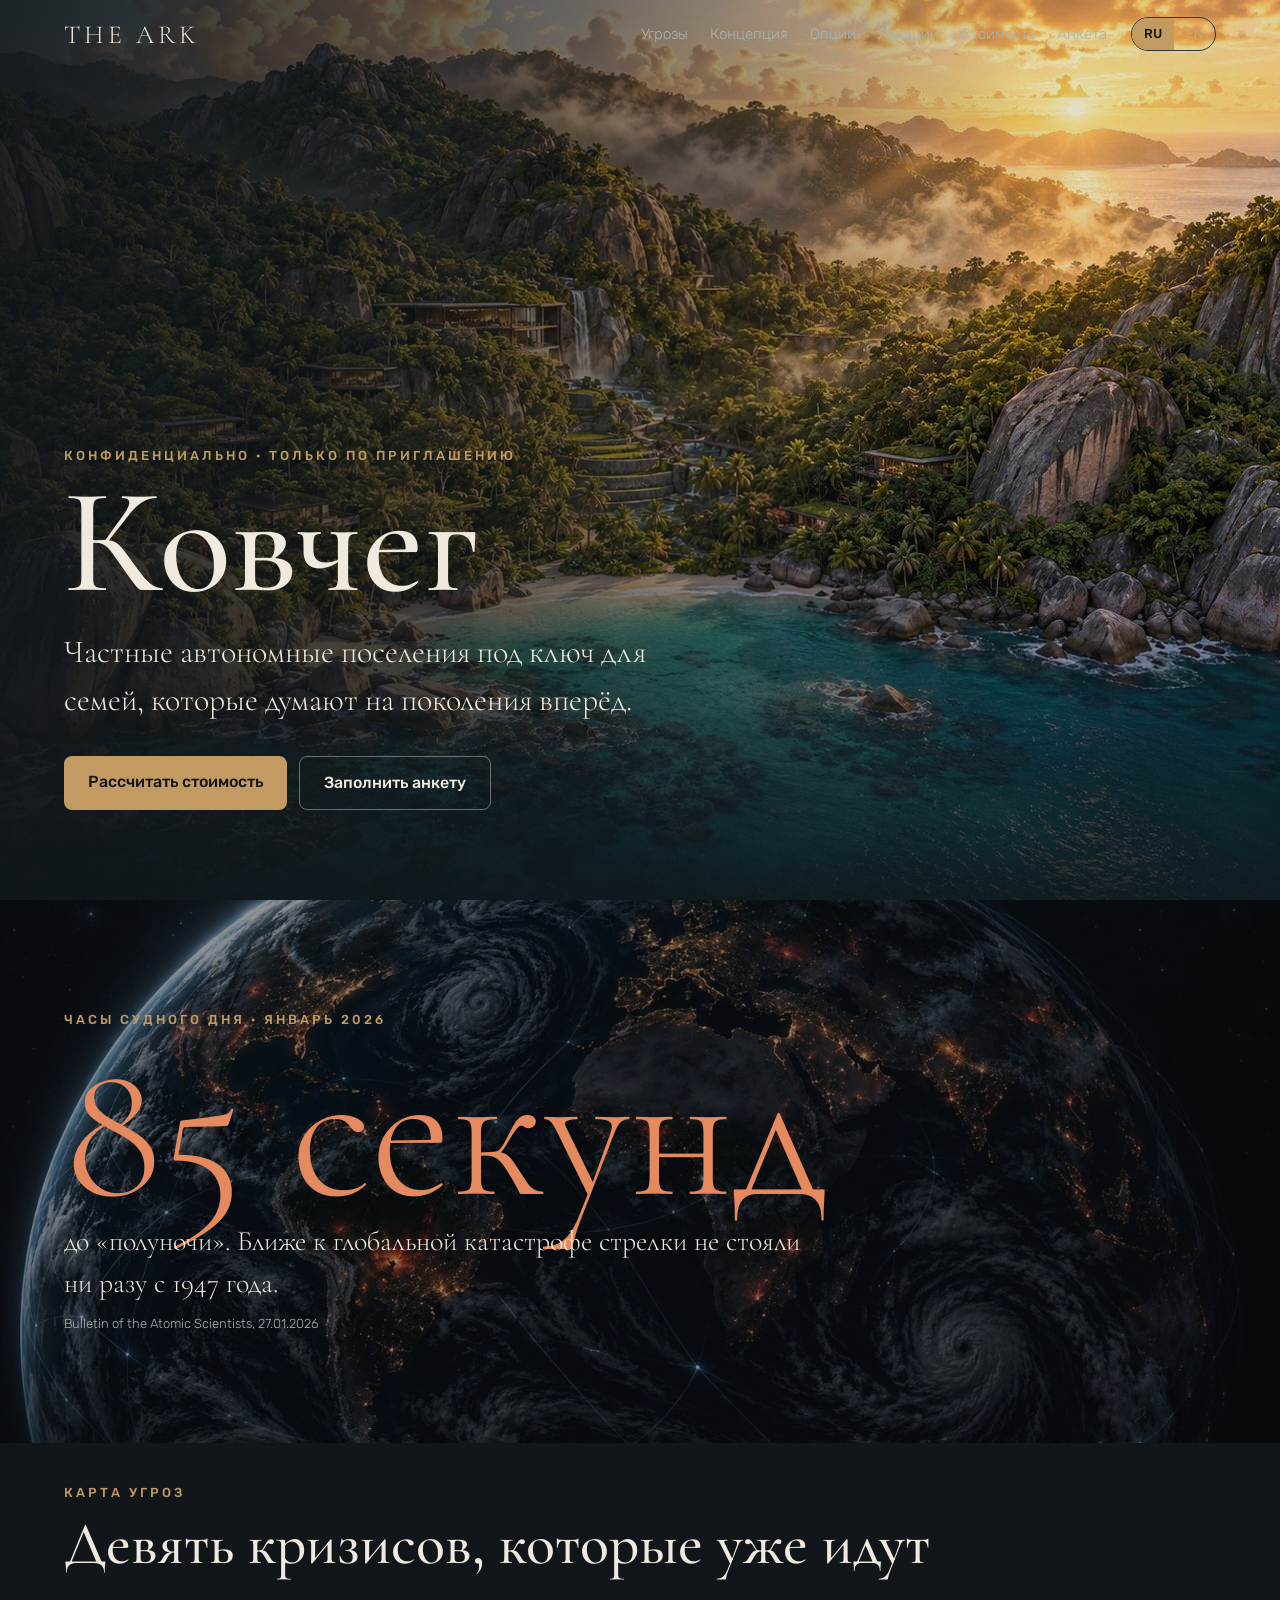
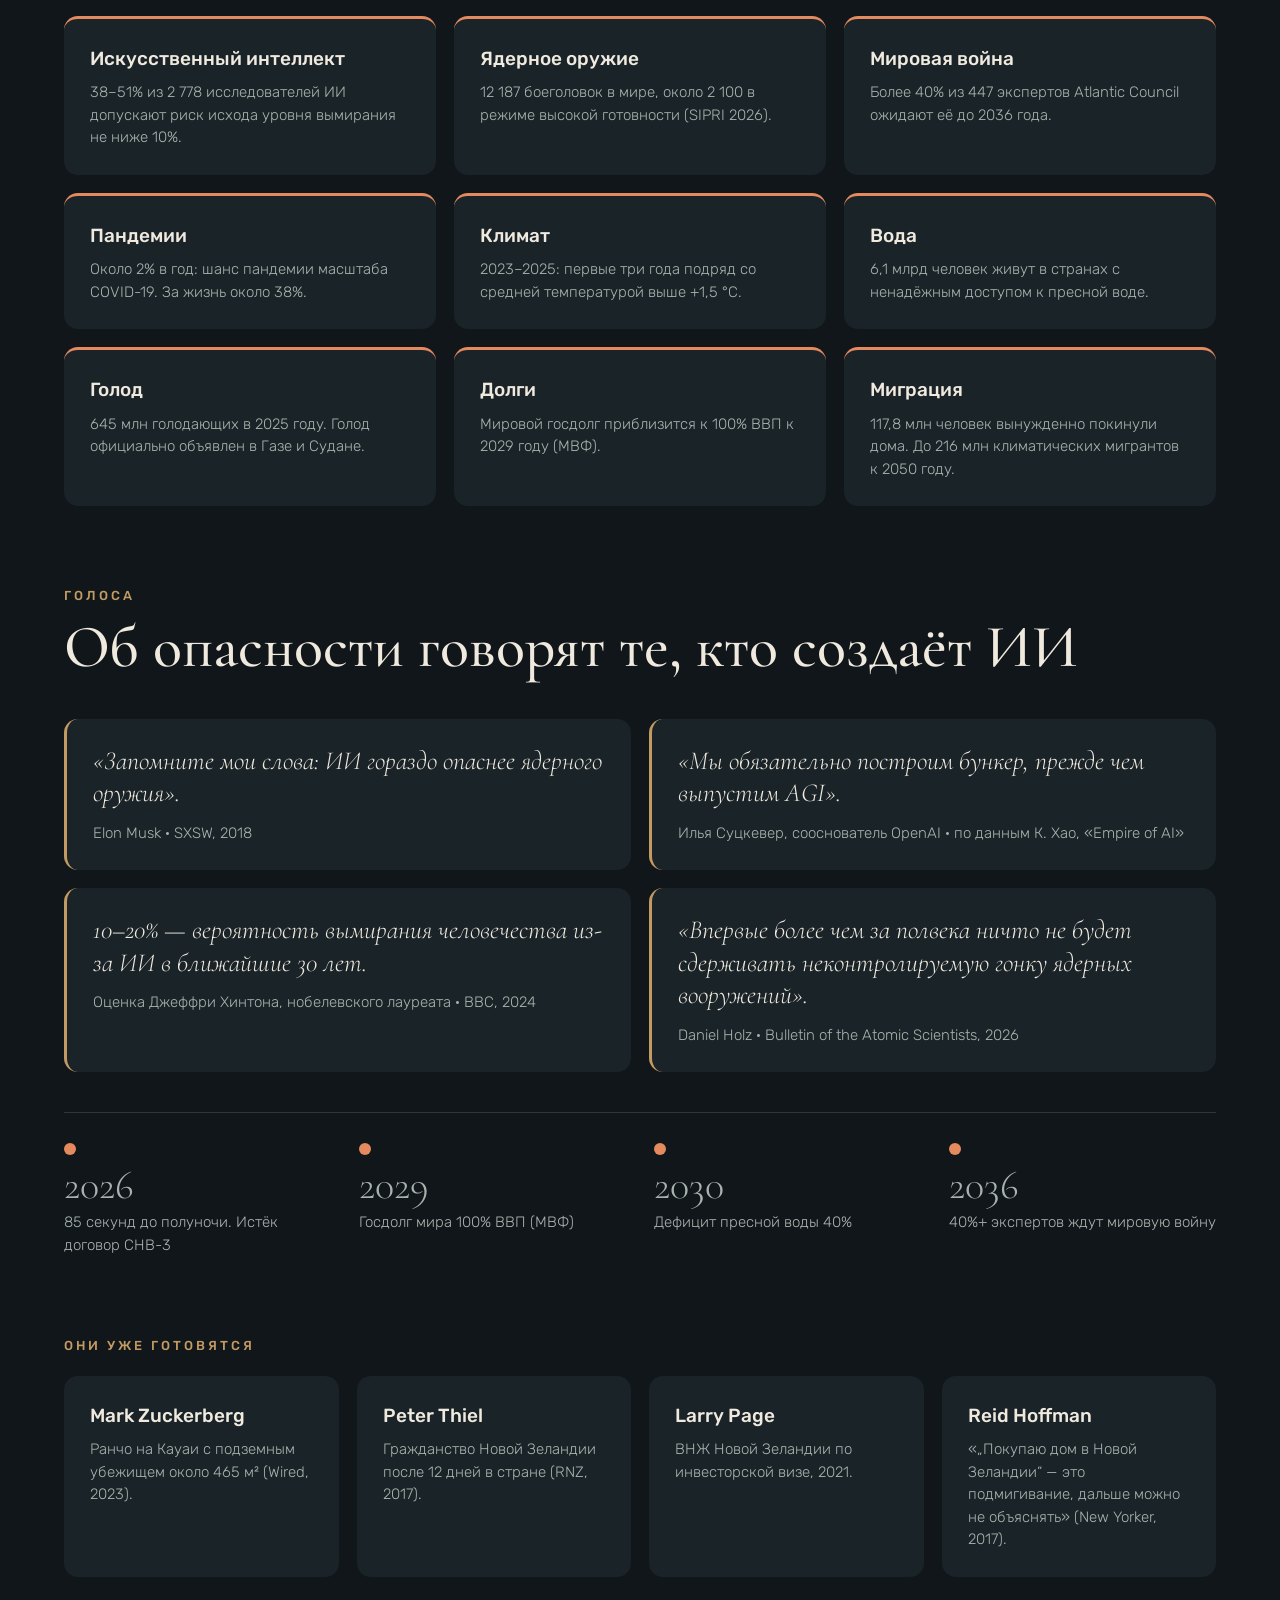
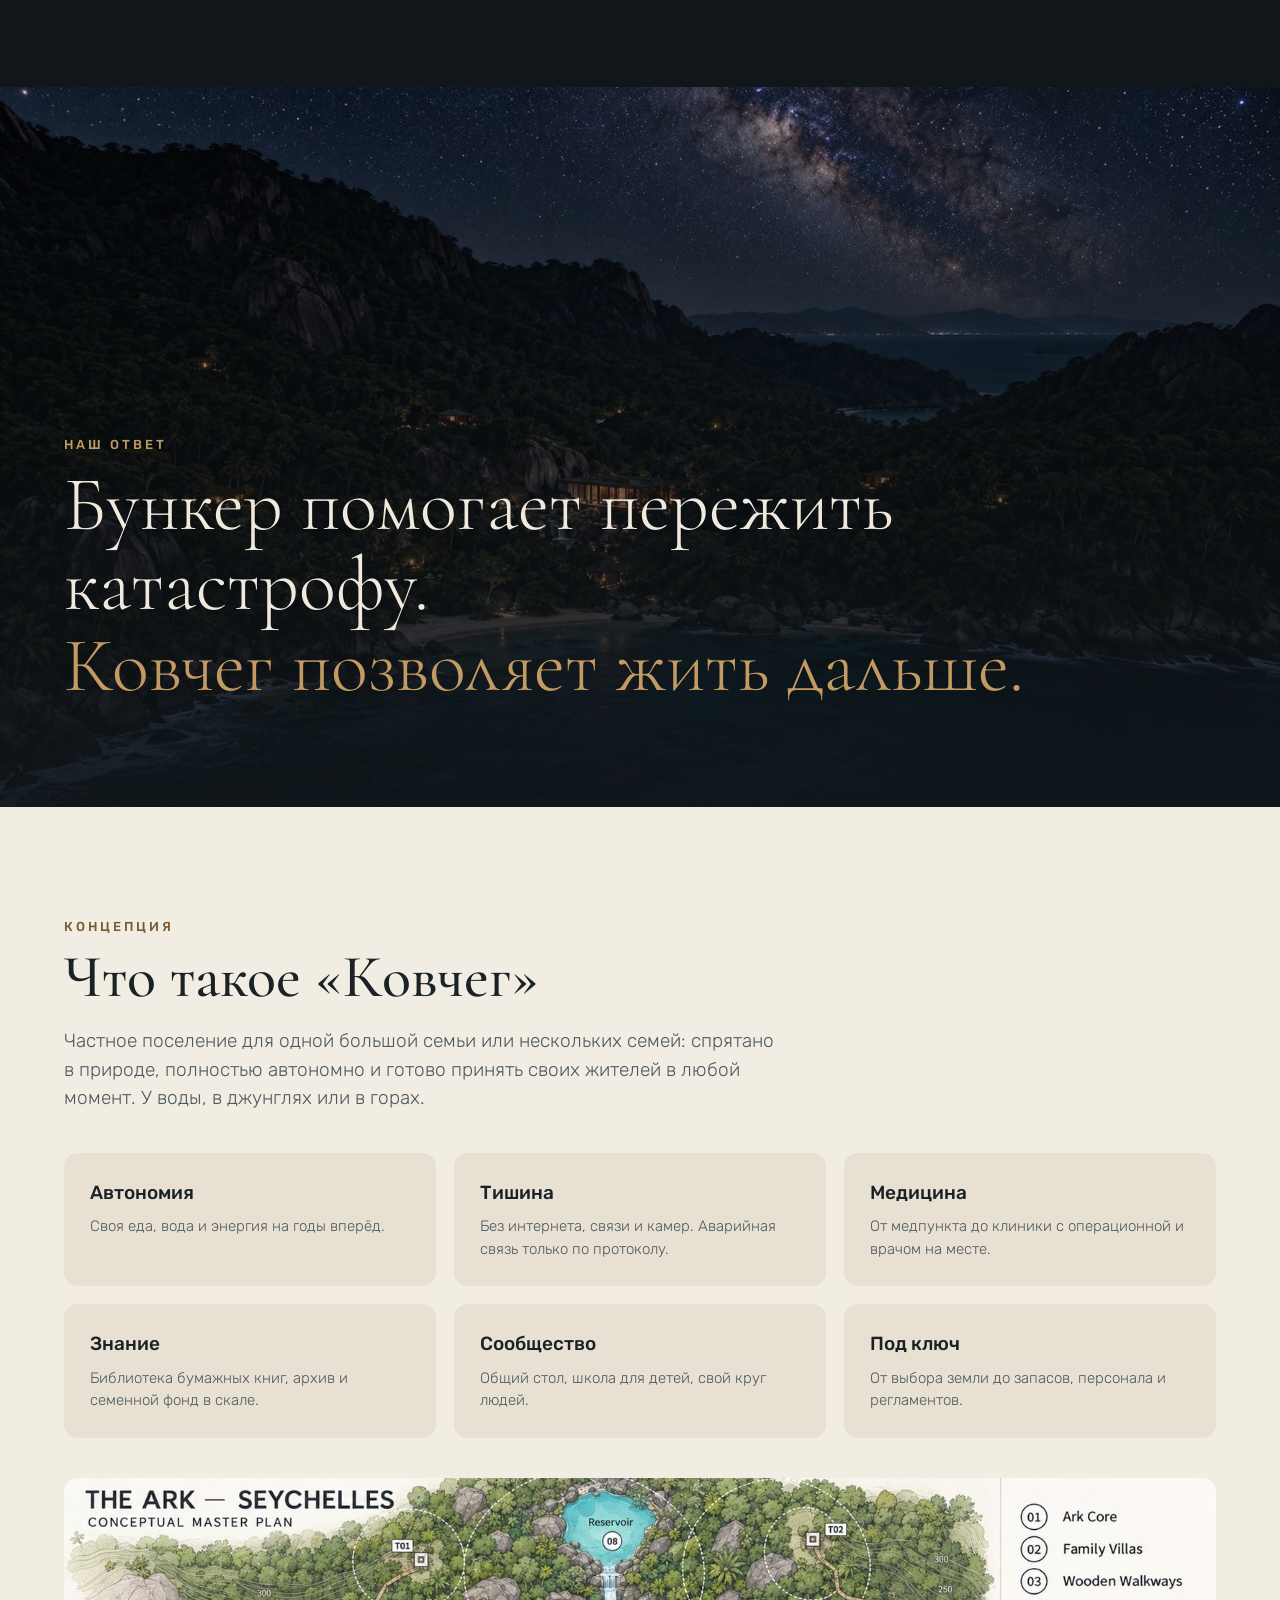
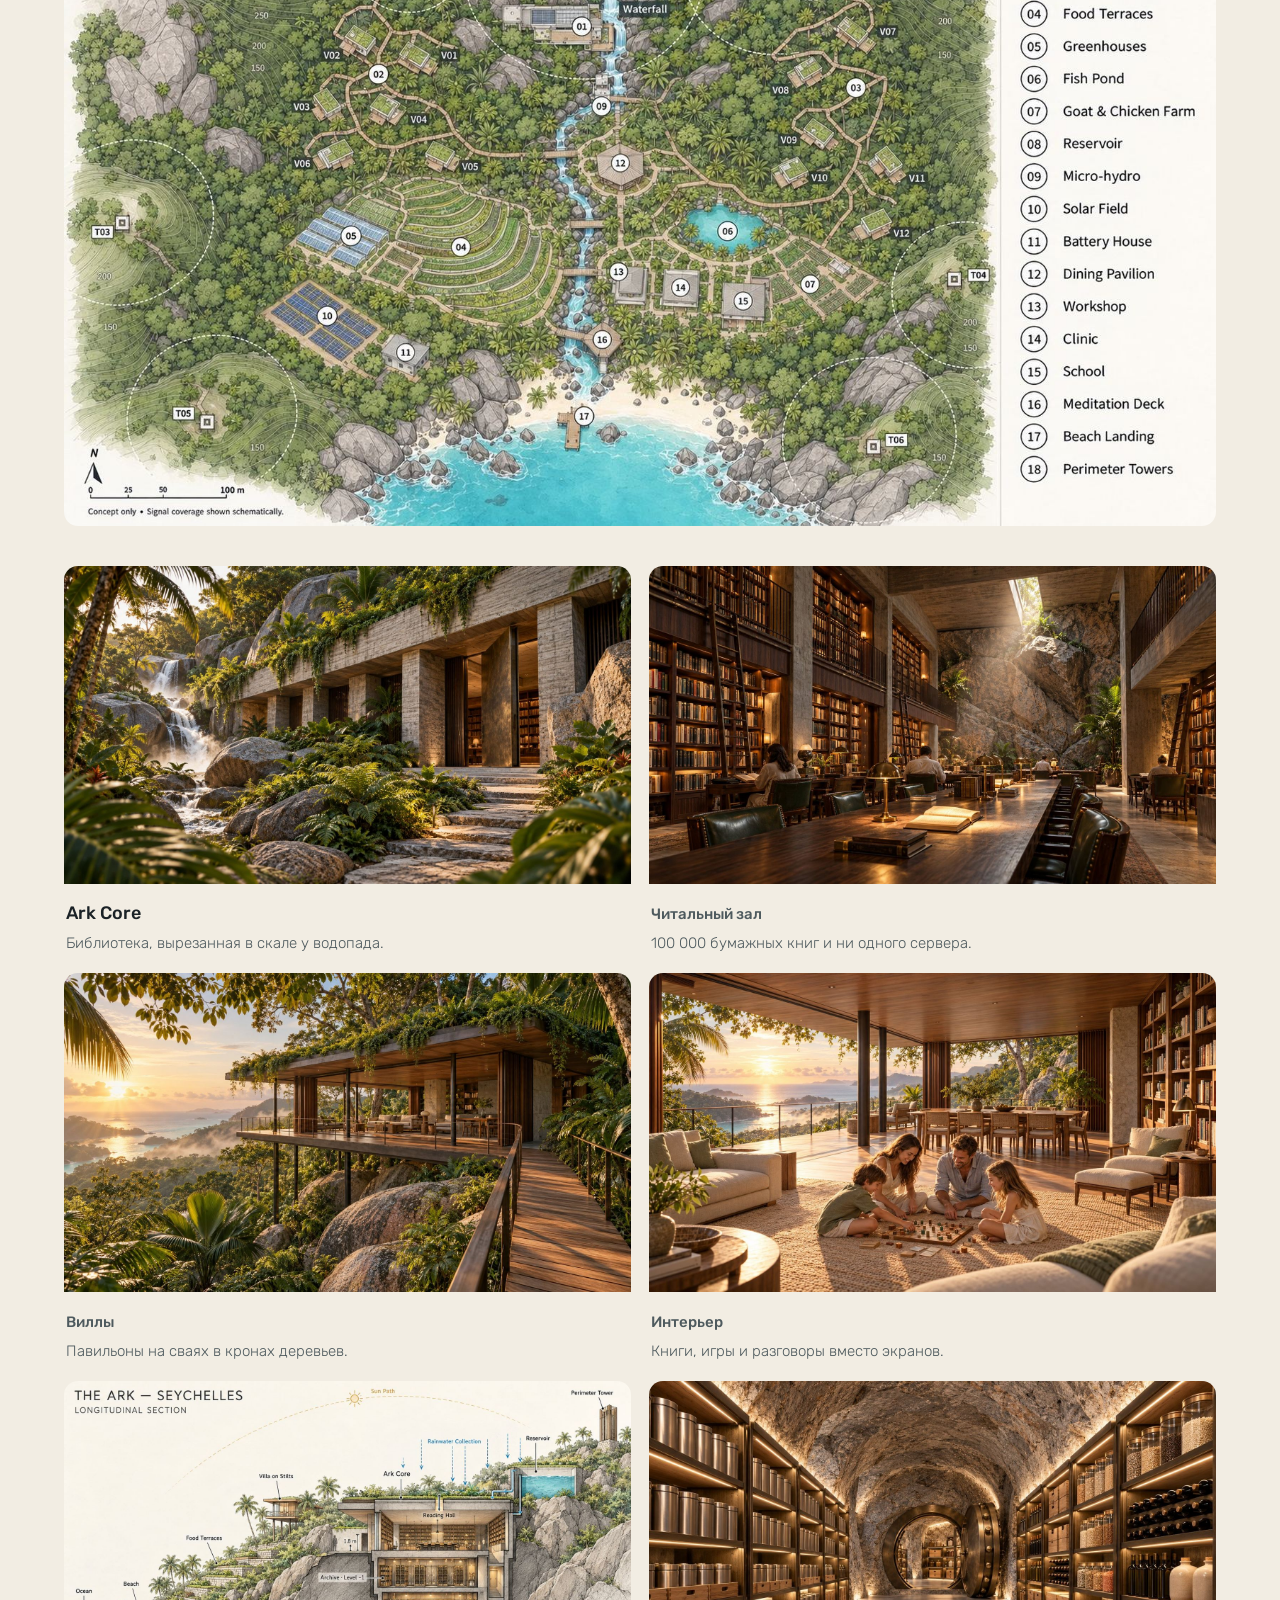
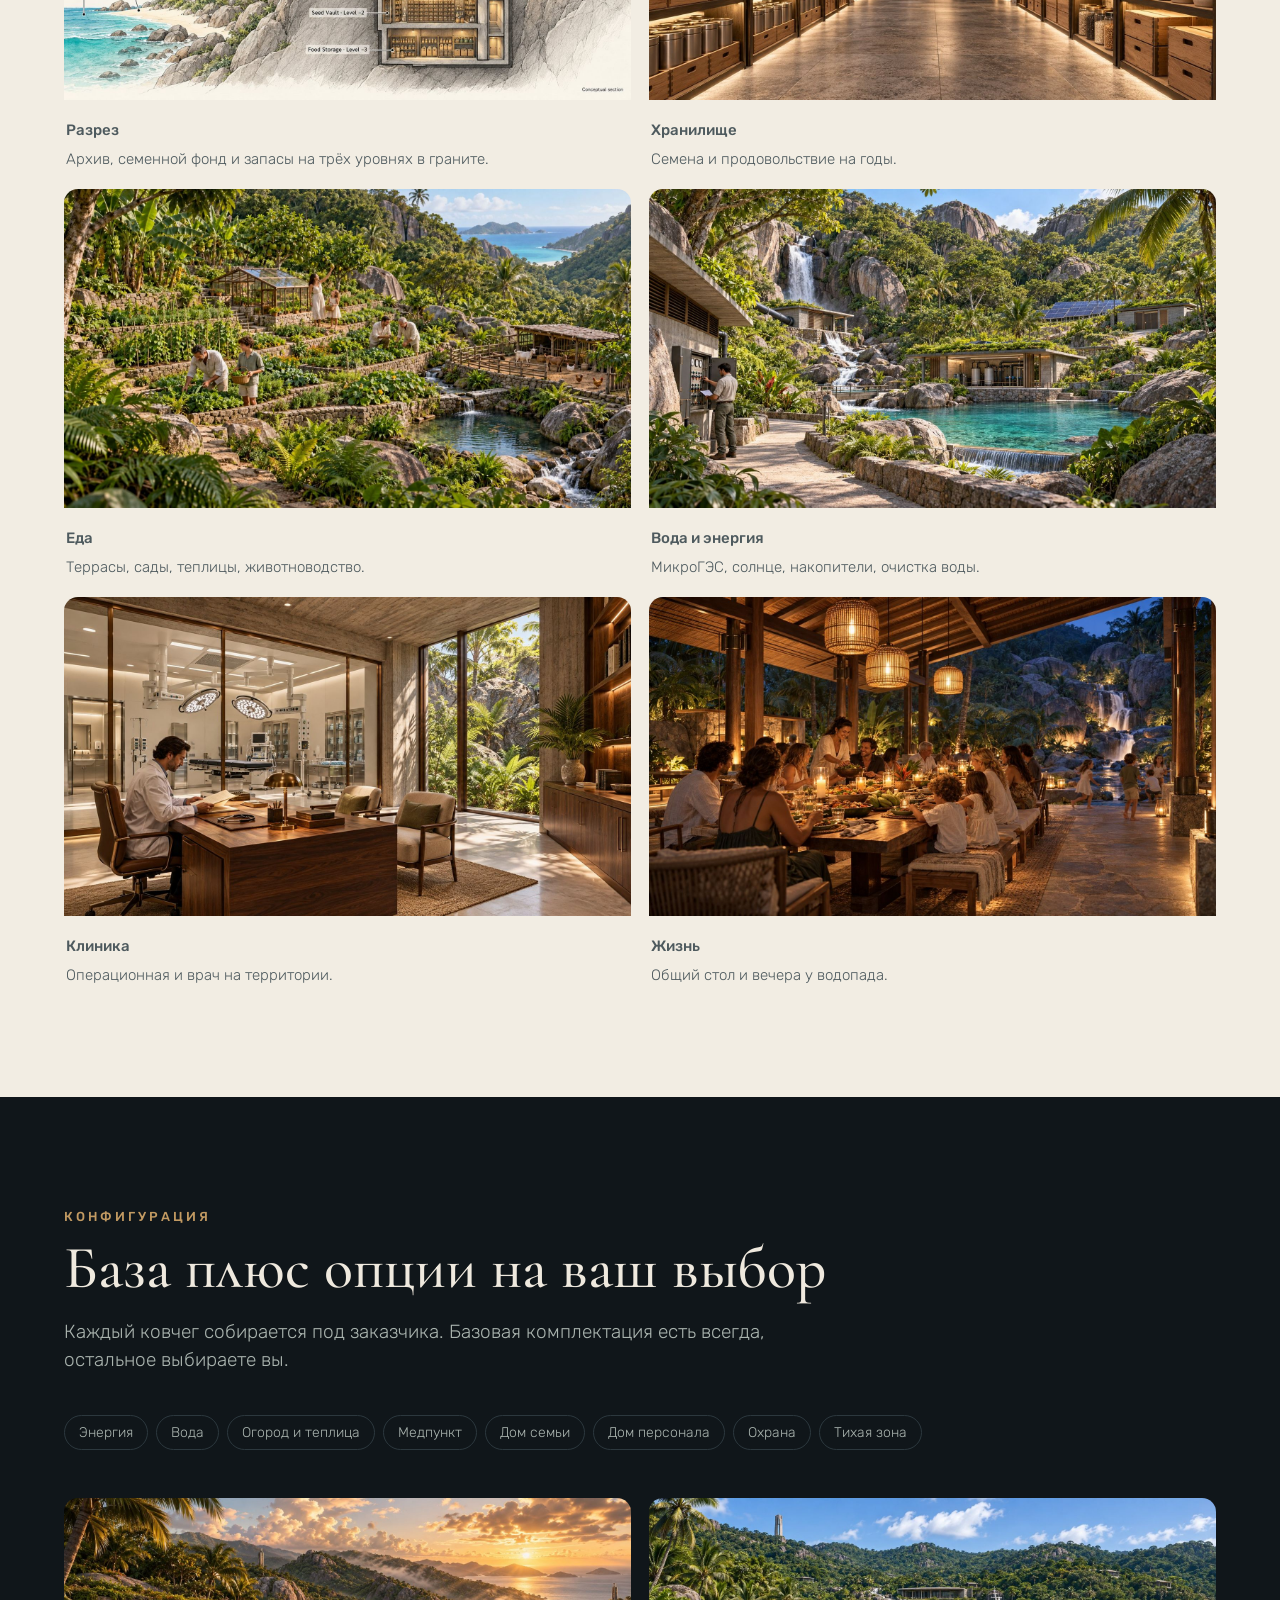
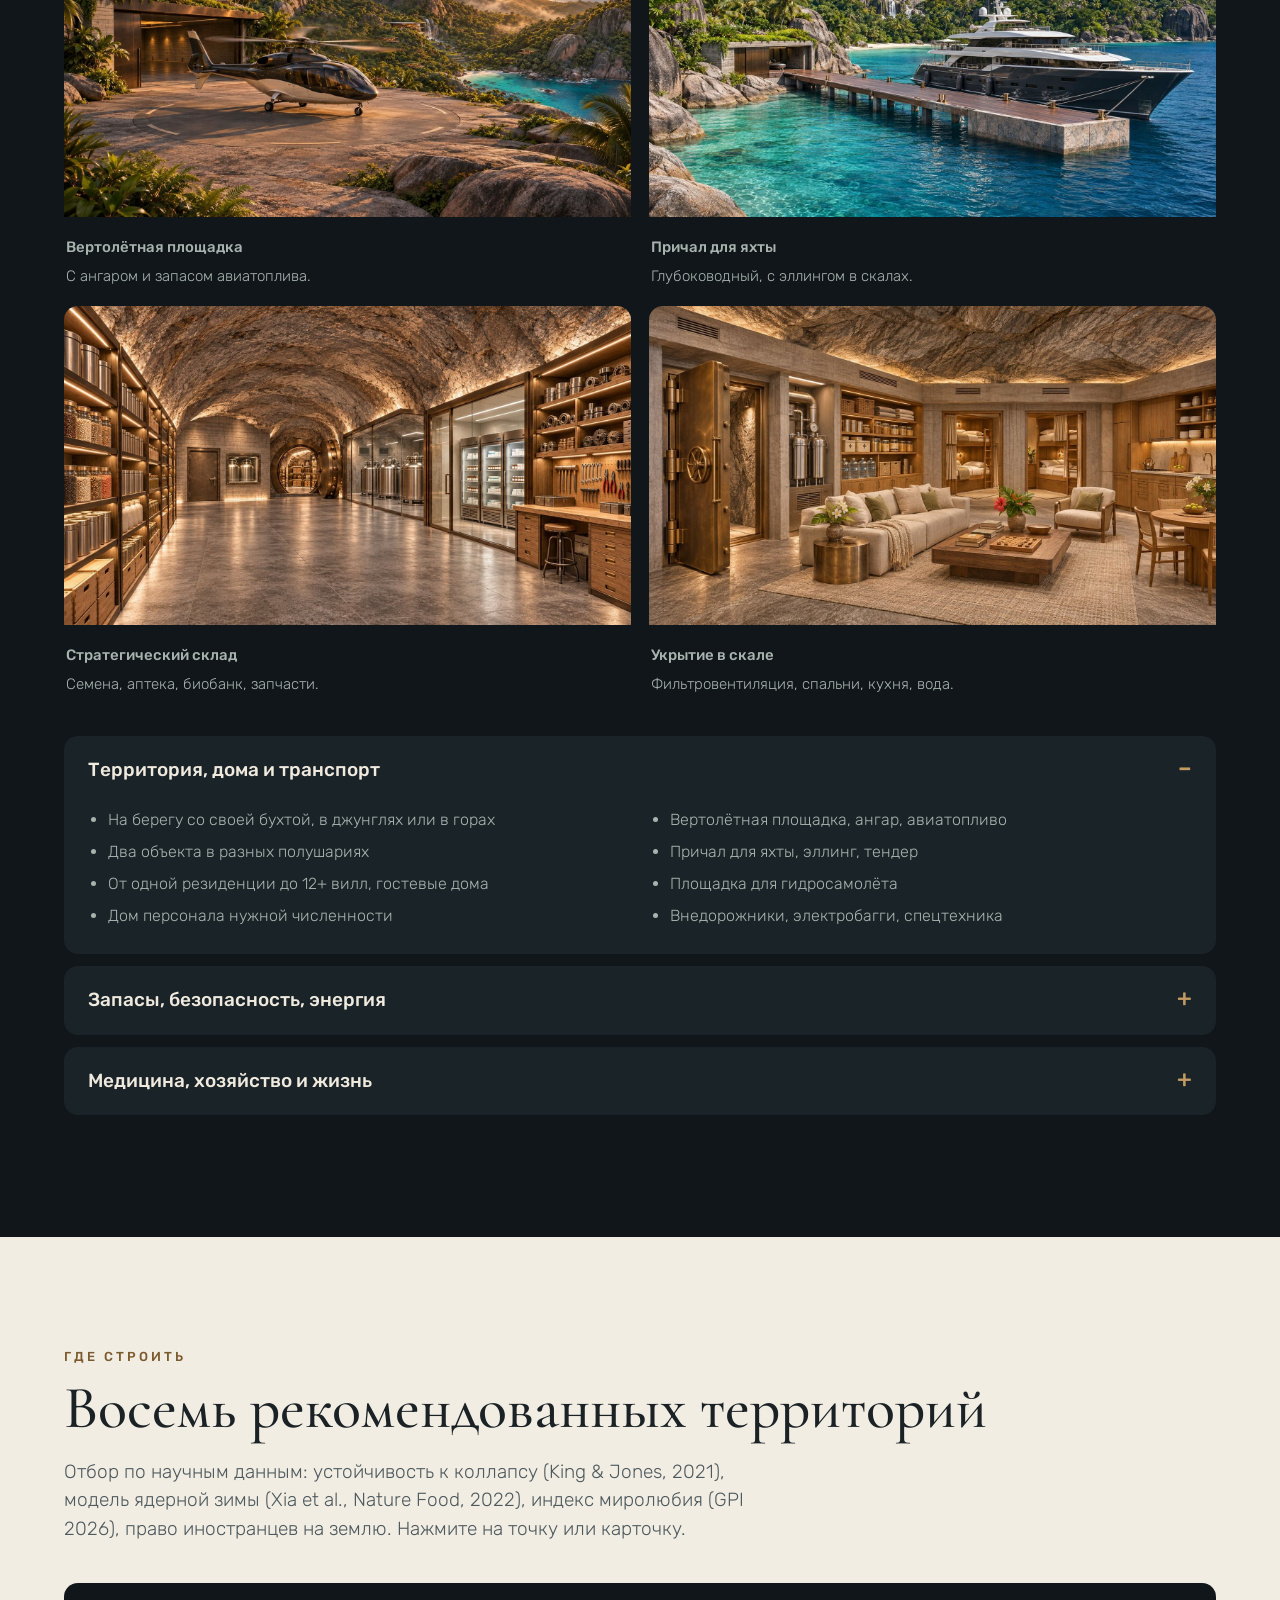
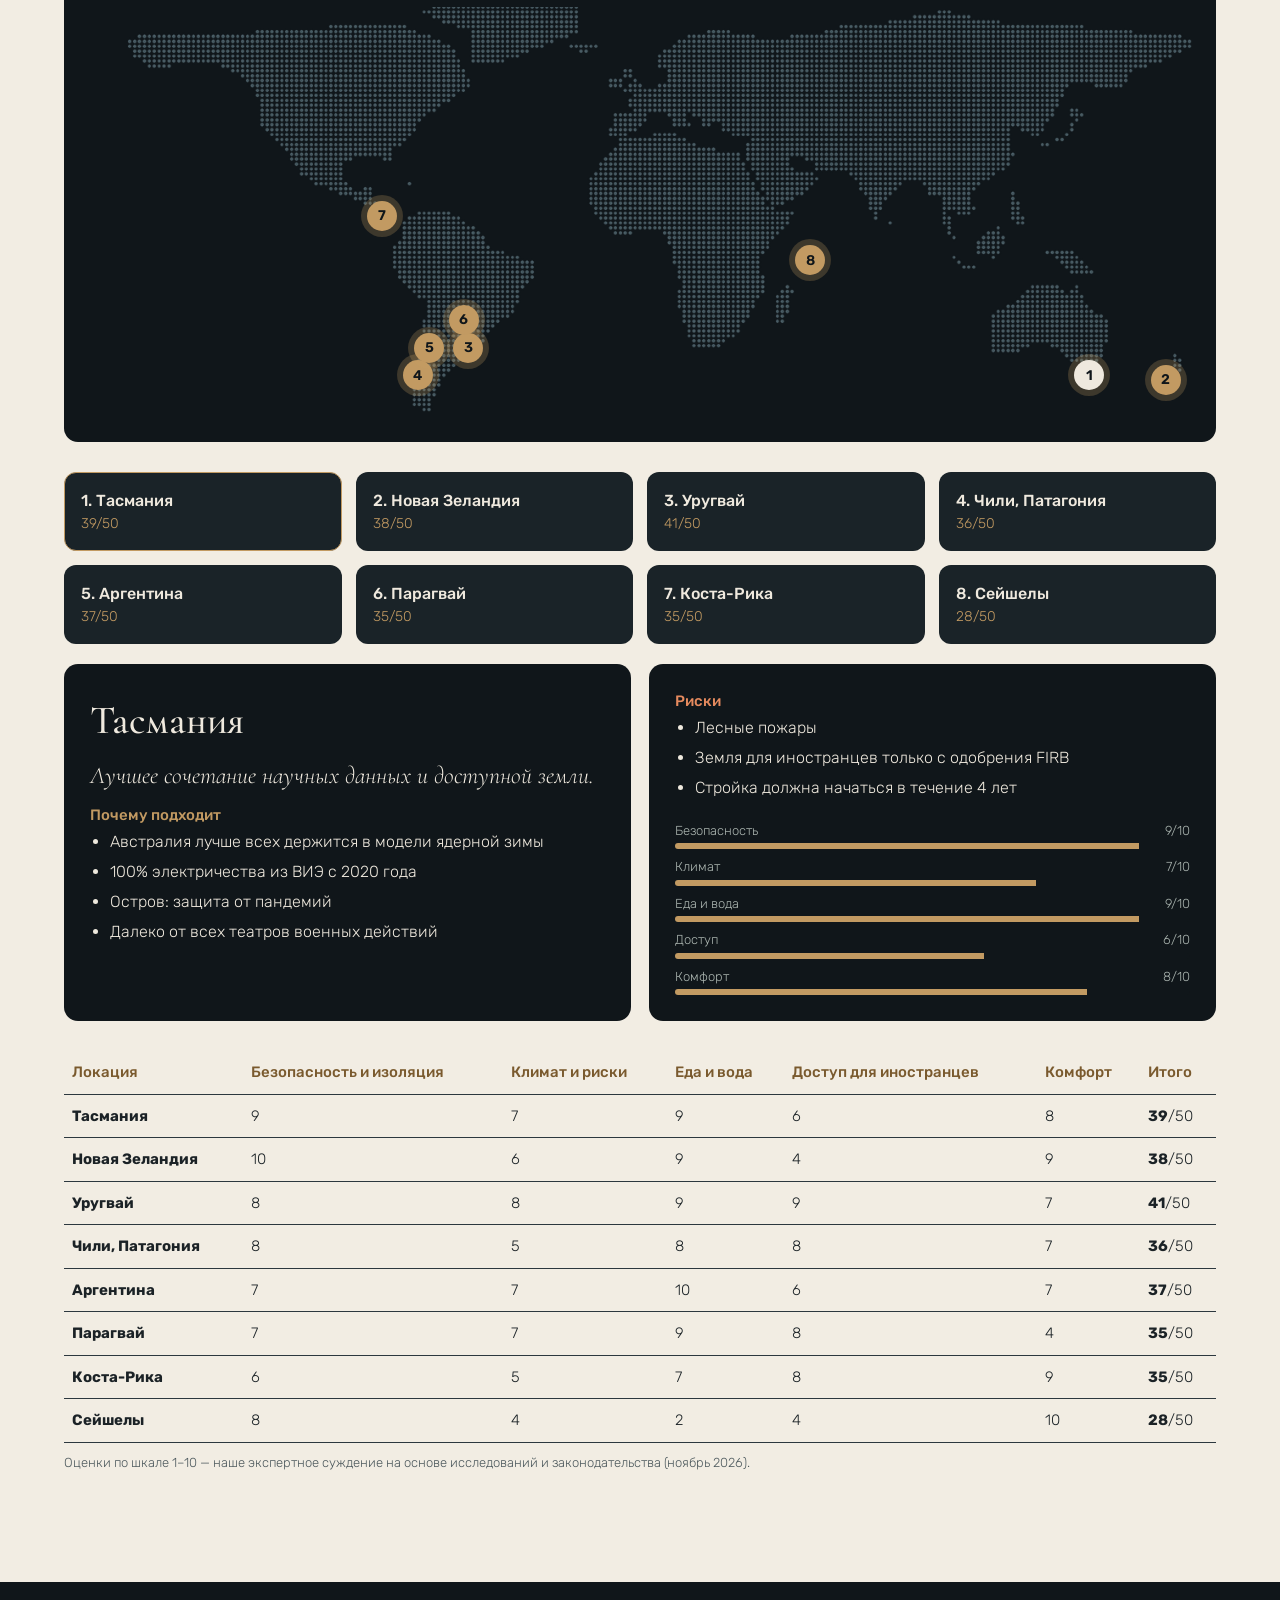
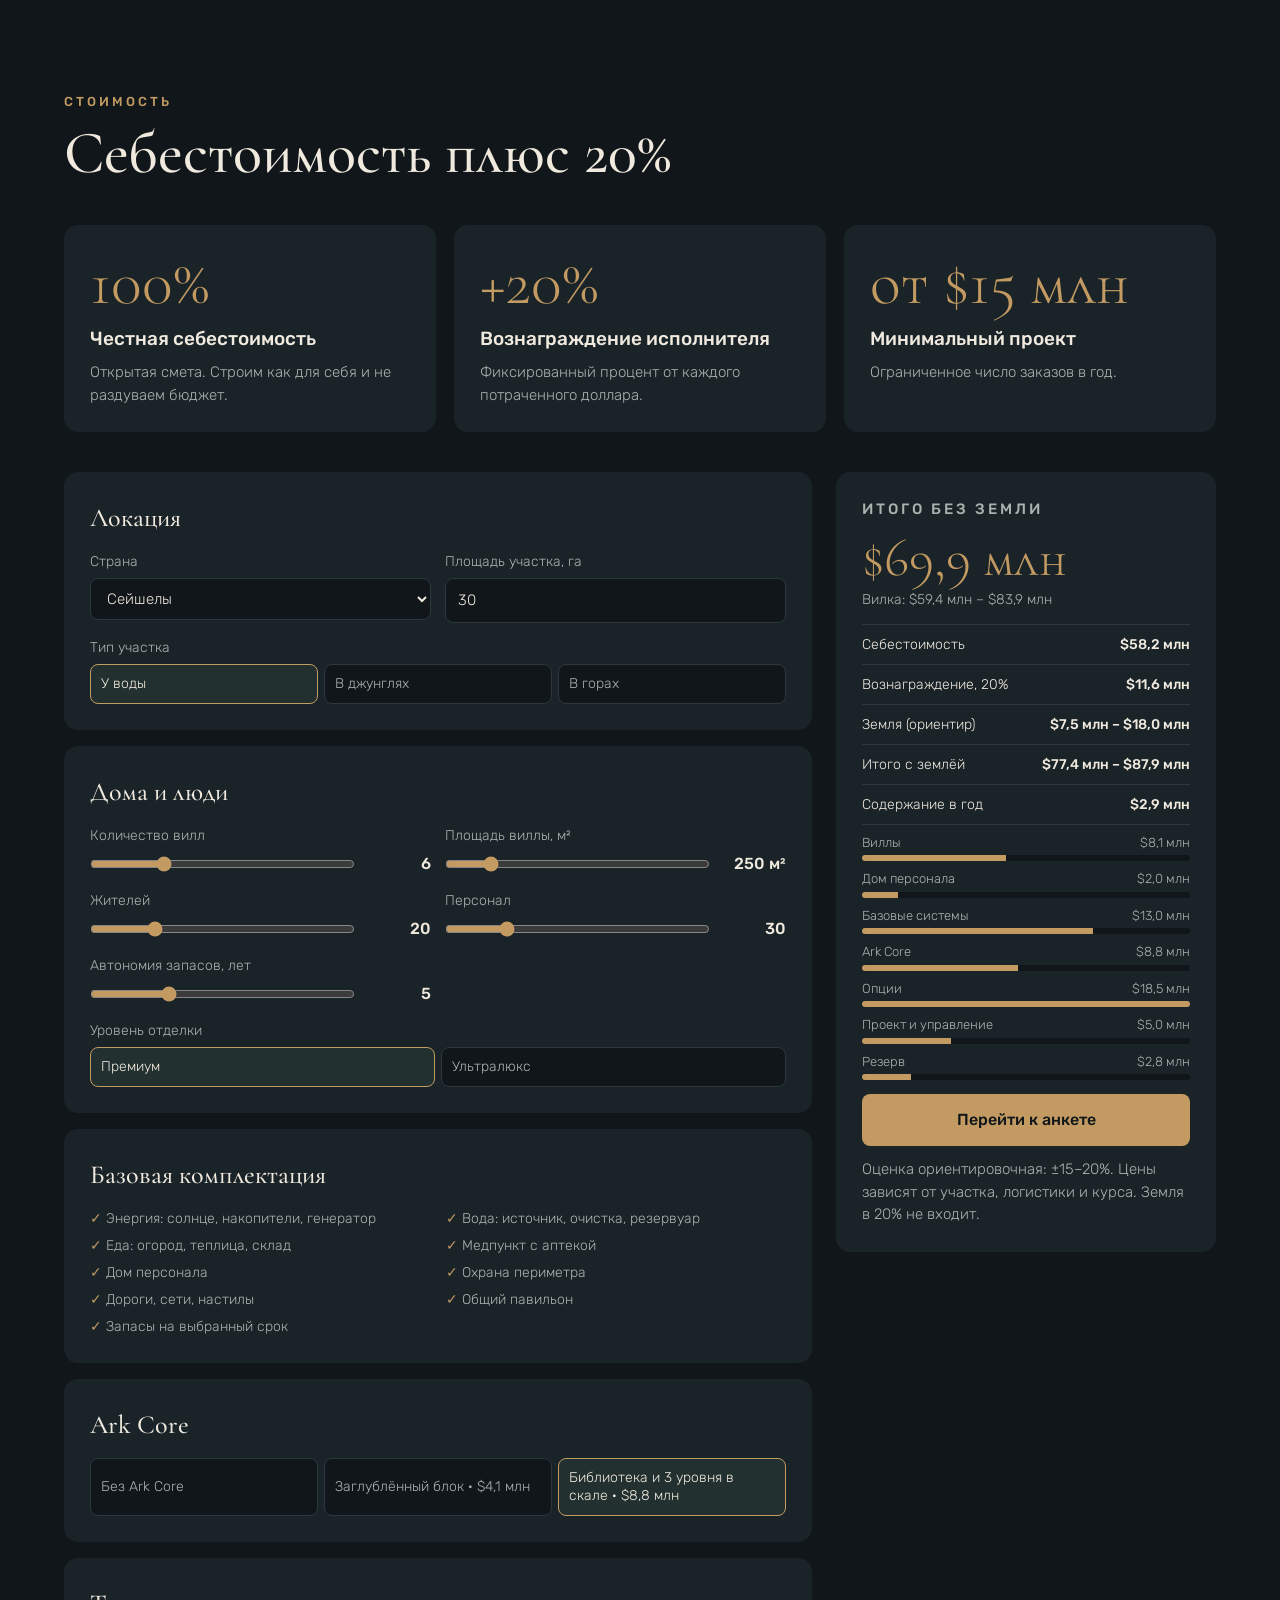
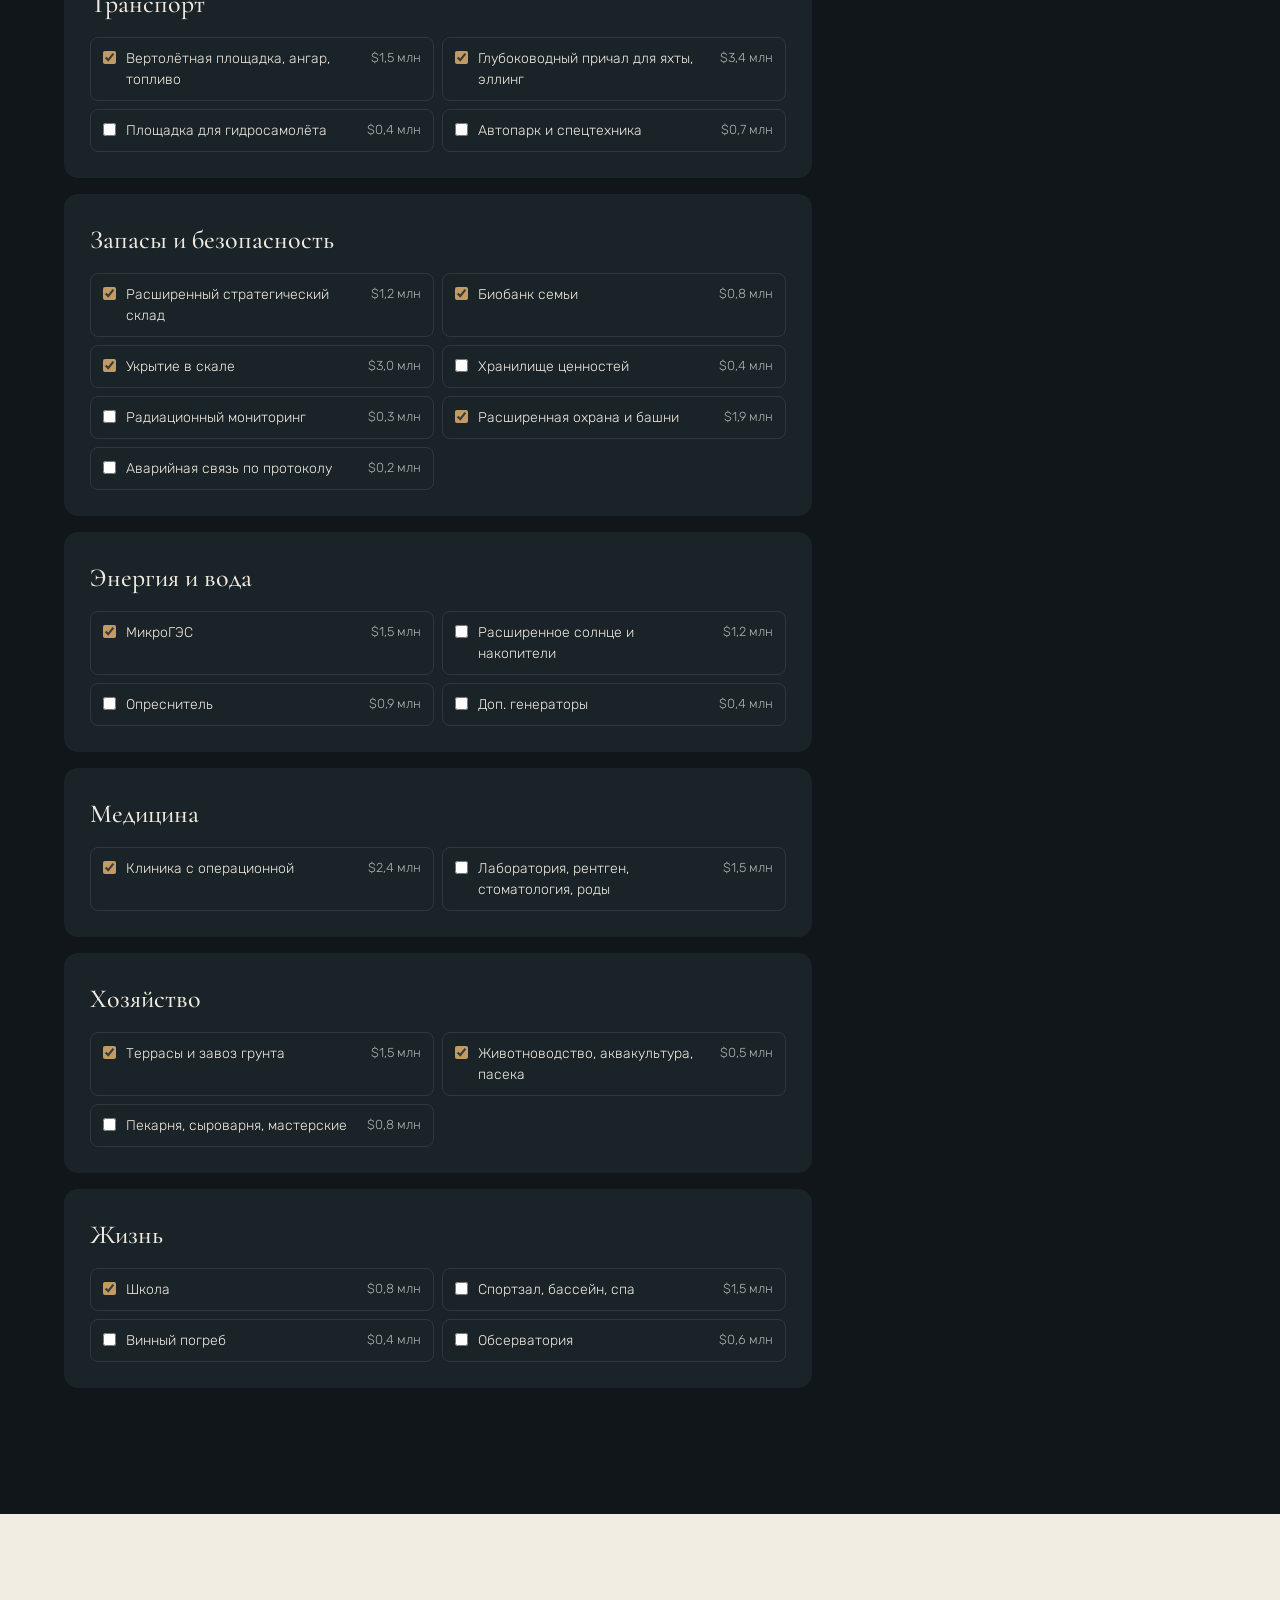
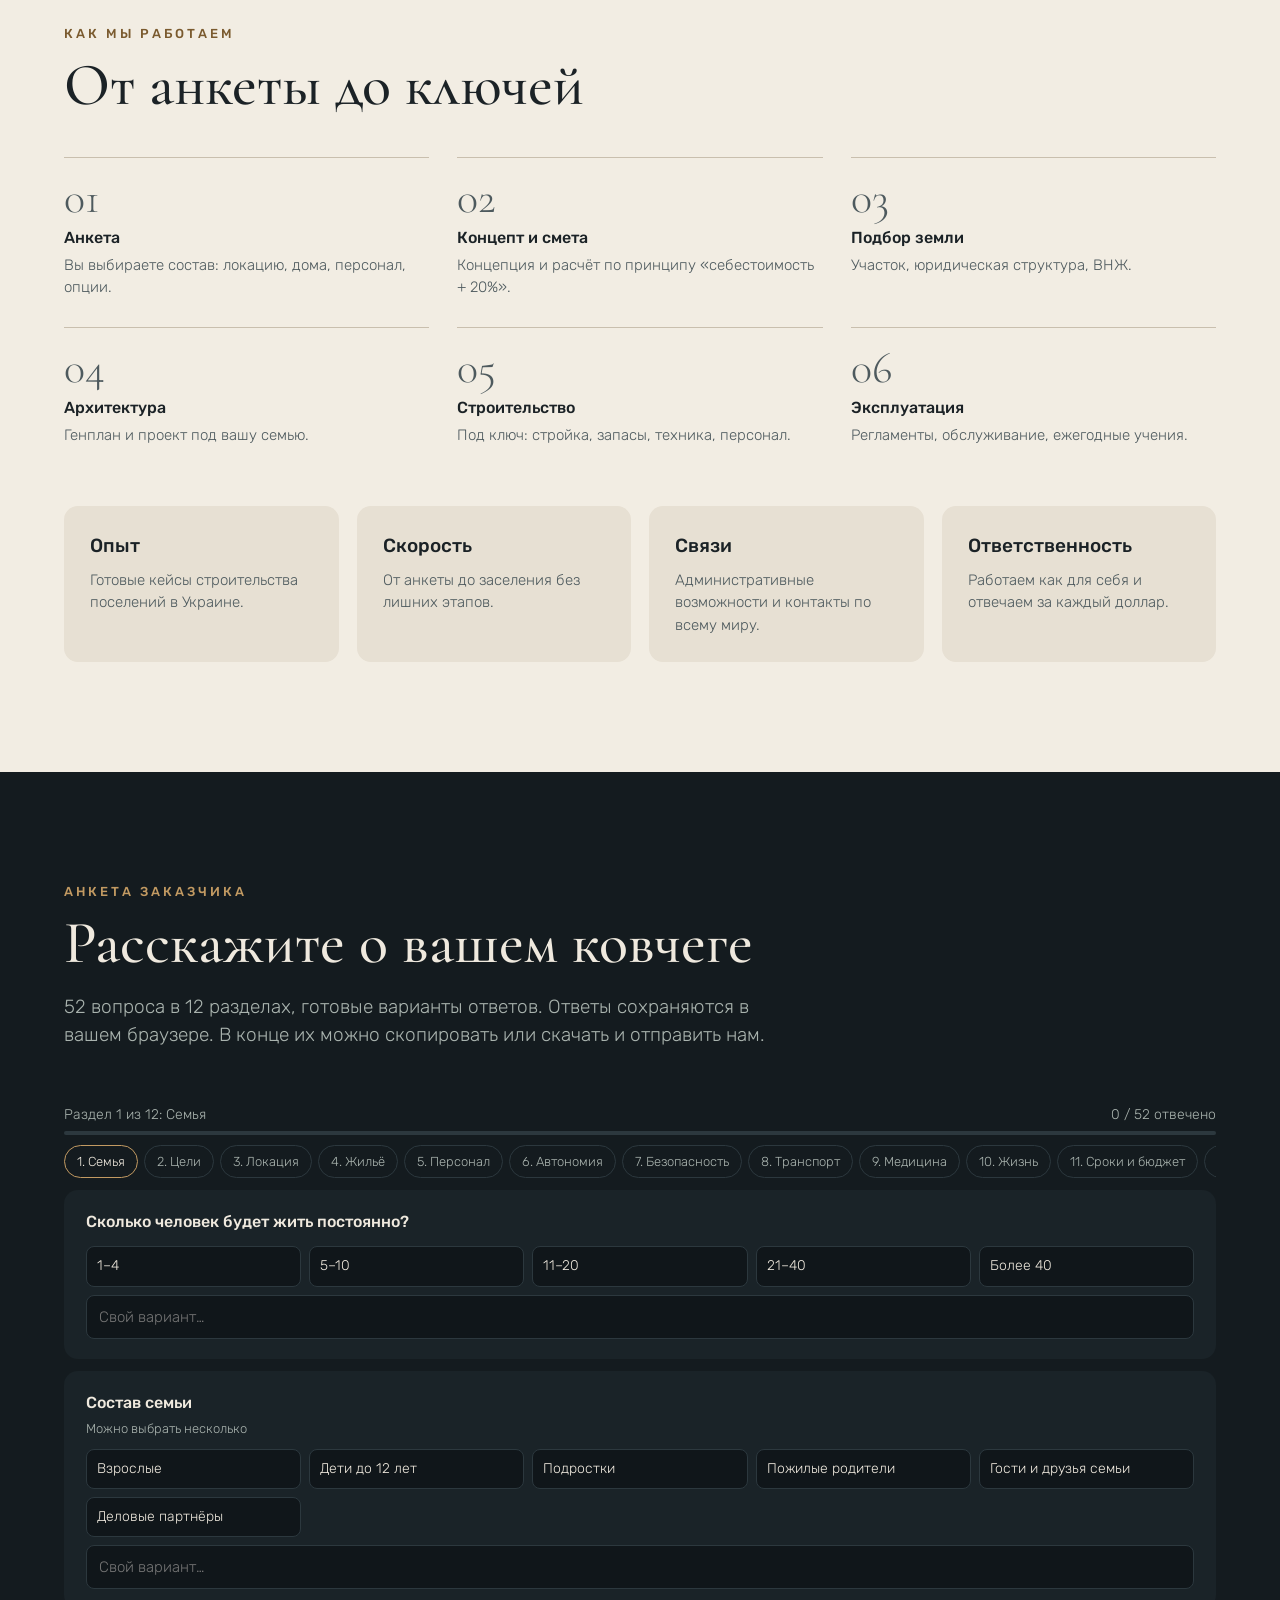
==== index.html @ d0137f21 "The Ark site" ====
<!DOCTYPE html>
<html lang="ru">
<head>
<meta charset="utf-8">
<meta name="viewport" content="width=device-width, initial-scale=1">
<title>The Ark</title>
<link rel="stylesheet" href="https://fonts.googleapis.com/css2?family=Cormorant+Garamond:ital,wght@0,500;1,500&family=Rubik:wght@300;400;500;600&display=swap">
<style>
:root{--bg:#10161A;--bg2:#141B1F;--card:#1A2328;--line:#2C383E;--tx:#EFE9DE;--mu:#A9B3AE;--br:#C29A62;--em:#E58A5E;--sel:#22302f;--lt:#F2EDE3;--lt2:#E7E0D3;--tl:#1B2226;--ml:#4E5A5E;--brl:#7A5A2E}
*{box-sizing:border-box;margin:0;padding:0}
html{scroll-behavior:smooth}
body{background:var(--bg);color:var(--tx);font-family:Rubik,Arial,sans-serif;font-weight:300;line-height:1.5;-webkit-font-smoothing:antialiased}
body.lru .en,body.len .ru{display:none!important}
img{display:block;max-width:100%}
.serif{font-family:'Cormorant Garamond',Georgia,serif;font-weight:500}
.wrap{max-width:1200px;margin:0 auto;padding:0 24px}
section{padding:110px 0}
.eb{font-size:13px;letter-spacing:3px;text-transform:uppercase;color:var(--br);font-weight:500;margin-bottom:10px}
h2{font-family:'Cormorant Garamond',Georgia,serif;font-weight:500;font-size:clamp(36px,5vw,60px);line-height:1.05;margin-bottom:18px}
.lead{font-size:19px;color:var(--mu);max-width:720px}
.light{background:var(--lt);color:var(--tl)}
.light .lead,.light .mu{color:var(--ml)}
.light .eb{color:var(--brl)}
.mu{color:var(--mu)}
/* nav */
nav{position:fixed;top:0;left:0;right:0;z-index:50;transition:background .3s;}
nav.solid{background:rgba(16,22,26,.92);backdrop-filter:blur(10px);border-bottom:1px solid var(--line)}
nav .in{display:flex;align-items:center;gap:24px;height:68px}
nav .logo{font-family:'Cormorant Garamond',Georgia,serif;font-size:26px;letter-spacing:4px;color:var(--tx);text-decoration:none}
nav .links{display:flex;gap:22px;margin-left:auto}
nav .links a{color:var(--mu);text-decoration:none;font-size:15px}
nav .links a:hover{color:var(--tx)}
.lang{display:flex;border:1px solid var(--line);border-radius:999px;overflow:hidden}
.lang button{background:none;border:0;color:var(--mu);padding:6px 12px;font:inherit;font-size:13px;cursor:pointer}
.lang button.on{background:var(--br);color:var(--bg);font-weight:500}
@media(max-width:900px){nav .links{display:none}nav .lang{margin-left:auto}}
.btn{display:inline-block;background:var(--br);color:var(--bg);border:0;border-radius:8px;padding:14px 24px;font:inherit;font-weight:500;cursor:pointer;text-decoration:none}
.btn.ghost{background:transparent;color:var(--tx);border:1px solid rgba(239,233,222,.4)}
/* hero */
.hero{position:relative;min-height:100vh;display:flex;align-items:flex-end;padding:0 0 90px}
.hero>img{position:absolute;inset:0;width:100%;height:100%;object-fit:cover}
.hero:after{content:"";position:absolute;inset:0;background:linear-gradient(90deg,rgba(16,22,26,.92) 0%,rgba(16,22,26,.55) 45%,rgba(16,22,26,.1) 80%),linear-gradient(0deg,rgba(16,22,26,.9) 0%,rgba(16,22,26,0) 40%)}
.hero .wrap{position:relative;z-index:1;width:100%}
.hero h1{font-family:'Cormorant Garamond',Georgia,serif;font-weight:500;font-size:clamp(72px,12vw,150px);line-height:.9}
.hero p.s{font-family:'Cormorant Garamond',Georgia,serif;font-size:clamp(22px,2.6vw,32px);max-width:640px;margin:18px 0 32px}
.hero .cta{display:flex;gap:12px;flex-wrap:wrap}
/* clock */
.clock{position:relative;overflow:hidden}
.clock>img{position:absolute;inset:0;width:100%;height:100%;object-fit:cover;opacity:.55}
.clock .wrap{position:relative}
.big{font-family:'Cormorant Garamond',Georgia,serif;font-size:clamp(96px,16vw,200px);line-height:.9;color:var(--em)}
/* grids */
.g3{display:grid;grid-template-columns:repeat(3,1fr);gap:18px}
.g2{display:grid;grid-template-columns:repeat(2,1fr);gap:18px}
.g4{display:grid;grid-template-columns:repeat(4,1fr);gap:18px}
@media(max-width:900px){.g3,.g4{grid-template-columns:1fr 1fr}}
@media(max-width:600px){.g3,.g2,.g4{grid-template-columns:1fr}}
.card{background:var(--card);border-radius:14px;padding:26px}
.light .card{background:var(--lt2)}
.card h3{font-size:19px;font-weight:500;margin-bottom:8px}
.card p{color:var(--mu);font-size:15px}
.light .card p{color:var(--ml)}
.risk{border-top:3px solid var(--em)}
.quote{border-left:3px solid var(--br)}
.quote q{display:block;font-family:'Cormorant Garamond',Georgia,serif;font-style:italic;font-size:26px;line-height:1.25;quotes:none;margin-bottom:12px}
.src{font-size:13px;color:var(--mu);margin-top:10px}
.light .src{color:var(--ml)}
.card .num,.num{font-family:'Cormorant Garamond',Georgia,serif;font-size:64px;line-height:1;color:var(--br);margin-bottom:10px}
.mt{margin-top:40px}
/* timeline */
.tl{display:grid;grid-template-columns:repeat(4,1fr);gap:28px;margin-top:40px;border-top:1px solid var(--line);padding-top:24px}
@media(max-width:900px){.tl{grid-template-columns:1fr 1fr}}
.tl .y{font-family:'Cormorant Garamond',Georgia,serif;font-size:40px;line-height:1}
.tl p{color:var(--mu);font-size:15px;margin-top:6px}
.tl .y:before{content:"";display:block;width:12px;height:12px;border-radius:50%;background:var(--em);margin-bottom:10px}
/* statement */
.stmt{position:relative;min-height:80vh;display:flex;align-items:flex-end;padding-bottom:100px}
.stmt>img{position:absolute;inset:0;width:100%;height:100%;object-fit:cover}
.stmt:after{content:"";position:absolute;inset:0;background:linear-gradient(180deg,rgba(16,22,26,.1),rgba(16,22,26,.9))}
.stmt .wrap{position:relative;z-index:1}
.stmt p.eb{font-family:Rubik,Arial,sans-serif;font-size:13px}
.stmt p:not(.eb){font-family:'Cormorant Garamond',Georgia,serif;font-size:clamp(40px,6vw,80px);line-height:1.05}
/* gallery */
.gal{display:grid;grid-template-columns:repeat(2,1fr);gap:18px;margin-top:40px}
@media(max-width:700px){.gal{grid-template-columns:1fr}}
.gal figure{position:relative;border-radius:14px;overflow:hidden}
.gal img{width:100%;aspect-ratio:16/9;object-fit:cover;transition:transform .6s}
.gal figure:hover img{transform:scale(1.03)}
.gal figcaption{padding:16px 2px 0}
.gal figcaption b{display:block;font-weight:500;font-size:18px;margin-bottom:4px}
.gal figcaption span{color:var(--mu);font-size:15px}
.light .gal figcaption span{color:var(--ml)}
.wide{margin-top:40px;border-radius:14px;overflow:hidden}
.wide img{width:100%}
.pill{display:inline-block;border:1px solid var(--line);border-radius:999px;padding:6px 14px;font-size:14px;color:var(--mu);margin:0 8px 8px 0}
.light .pill{border-color:#C9BFAE;color:var(--ml)}
/* options */
details{background:var(--card);border-radius:14px;margin-bottom:12px}
summary{cursor:pointer;padding:20px 24px;font-size:19px;font-weight:500;list-style:none;display:flex;justify-content:space-between}
summary:after{content:"+";color:var(--br);font-size:24px;line-height:1}
details[open] summary:after{content:"–"}
details ul{padding:0 24px 22px 44px;color:var(--mu);columns:2;column-gap:40px}
@media(max-width:600px){details ul{columns:1}}
details li{padding:4px 0;break-inside:avoid}
/* map */
.map{position:relative;margin-top:40px}
.map img{width:100%}
.pin{position:absolute;width:30px;height:30px;margin:-15px 0 0 -15px;border-radius:50%;background:var(--br);color:var(--bg);font-weight:600;font-size:14px;display:flex;align-items:center;justify-content:center;box-shadow:0 0 0 6px rgba(194,154,98,.25);cursor:pointer;border:0;font-family:inherit}
.pin.on{background:var(--tx)}
.locs{display:grid;grid-template-columns:repeat(4,1fr);gap:14px;margin-top:30px}
@media(max-width:900px){.locs{grid-template-columns:1fr 1fr}}
.loc{background:var(--card);color:var(--tx);border-radius:12px;padding:16px;cursor:pointer;border:1px solid transparent}
.loc.on{border-color:var(--br)}
.loc b{font-weight:500}
.loc .sc{color:var(--br);font-size:14px}
.prof{margin-top:20px;display:grid;grid-template-columns:1fr 1fr;gap:18px}
@media(max-width:700px){.prof{grid-template-columns:1fr}}
.prof h3{font-family:'Cormorant Garamond',Georgia,serif;font-size:40px;font-weight:500}
.card .v,.prof .v{color:var(--tx);font-family:'Cormorant Garamond',Georgia,serif;font-style:italic;font-size:24px;margin:6px 0 10px}
.prof ul{padding-left:20px}
.prof li{padding:3px 0}
.plus,.prof .card p.plus{color:var(--br);font-weight:500;margin-top:8px}
.prof .card p.v{color:var(--tx)}
.minus,.prof .card p.minus{color:var(--em);font-weight:500;margin-top:8px}
table{width:100%;border-collapse:collapse;margin-top:30px;font-size:15px}
th,td{text-align:left;padding:10px 8px;border-bottom:1px solid var(--line)}
th{color:var(--br);font-weight:500}
.tw{overflow-x:auto}
/* calc & brief shared */
.f{display:block;font-size:14px;color:var(--mu);margin-bottom:6px}
select,input[type=number],input[type=text],textarea{width:100%;background:var(--bg);color:var(--tx);border:1px solid var(--line);border-radius:8px;padding:10px 12px;font:inherit;font-size:15px}
textarea{min-height:90px;resize:vertical}
.rng{display:flex;align-items:center;gap:12px}
input[type=range]{flex:1;accent-color:var(--br)}
.rng output{min-width:64px;text-align:right;font-weight:500}
.seg{display:flex;gap:6px;flex-wrap:wrap}
.seg button,.ch button{flex:1;min-width:110px;background:var(--bg);border:1px solid var(--line);color:var(--mu);border-radius:8px;padding:10px;font:inherit;font-size:14px;cursor:pointer;text-align:left;line-height:1.3}
.seg button.on,.ch button.on{border-color:var(--br);color:var(--tx);background:var(--sel)}
.ch{display:grid;grid-template-columns:repeat(auto-fill,minmax(200px,1fr));gap:8px}
.ch button{color:var(--tx)}
.ch button.on::before{content:"✓ ";color:var(--br)}
.calc{display:grid;grid-template-columns:1fr 380px;gap:24px;align-items:start;margin-top:40px}
@media(max-width:960px){.calc{grid-template-columns:1fr}.sum{position:static!important}}
.calc .card{margin-bottom:16px}
.calc h4,.brief h4{font-family:'Cormorant Garamond',Georgia,serif;font-weight:500;font-size:26px;margin-bottom:14px}
.row{display:grid;grid-template-columns:1fr 1fr;gap:14px}
@media(max-width:600px){.row{grid-template-columns:1fr}}
.opts{display:grid;grid-template-columns:1fr 1fr;gap:8px}
@media(max-width:600px){.opts{grid-template-columns:1fr}}
.opt{display:flex;gap:10px;align-items:flex-start;padding:10px 12px;border:1px solid var(--line);border-radius:8px;cursor:pointer;font-size:14px}
.opt input{margin-top:3px;accent-color:var(--br)}
.opt .c{margin-left:auto;color:var(--mu);font-size:13px;white-space:nowrap;padding-left:8px}
.opt.dis{opacity:.4;cursor:not-allowed}
.basel{display:grid;grid-template-columns:1fr 1fr;gap:6px 16px;font-size:14px;color:var(--mu)}
.basel span::before{content:"✓ ";color:var(--br)}
.sum{position:sticky;top:84px}
.card .tot,.tot{font-family:'Cormorant Garamond',Georgia,serif;font-size:54px;line-height:1;color:var(--br);margin:8px 0 4px}
.line{display:flex;justify-content:space-between;gap:10px;padding:9px 0;border-bottom:1px solid var(--line);font-size:14px}
.line b{font-weight:500;text-align:right}
.bar{font-size:13px;color:var(--mu);margin-top:8px}
.bar .t{display:flex;justify-content:space-between;margin-bottom:3px}
.bar .tr{height:6px;background:var(--bg);border-radius:3px;overflow:hidden}
.bar .fl{height:100%;background:var(--br)}
.warn{margin-top:12px;padding:12px;border:1px solid var(--em);border-radius:8px;color:var(--em);font-size:14px;display:none}
.note{font-size:13px;color:var(--mu);margin-top:12px}
.brief{margin-top:40px}
.bprog{position:sticky;top:68px;background:var(--bg2);padding:14px 0 10px;z-index:5}
.bprog .t{display:flex;justify-content:space-between;font-size:14px;color:var(--mu);margin-bottom:6px}
.bprog .tr{height:4px;background:var(--line);border-radius:2px}
.bprog .fl{height:100%;background:var(--br);border-radius:2px;transition:width .3s}
.tabs{display:flex;gap:6px;overflow-x:auto;padding:10px 0 2px;scrollbar-width:none}
.tabs button{flex:none;background:none;border:1px solid var(--line);color:var(--mu);border-radius:999px;padding:6px 12px;font:inherit;font-size:13px;cursor:pointer;white-space:nowrap}
.tabs button.on{border-color:var(--br);color:var(--tx)}
.tabs button.done{color:var(--br)}
.q{background:var(--card);border-radius:14px;padding:20px 22px;margin-bottom:12px}
.q .ql{font-weight:500;margin-bottom:4px}
.q .qh{font-size:13px;color:var(--mu);margin-bottom:10px}
.q input[type=text]{margin-top:8px}
.nav2{display:flex;justify-content:space-between;gap:12px;margin-top:18px;flex-wrap:wrap}
.msg{color:var(--br);font-size:14px;margin-top:10px;min-height:20px}
.bsec{background:var(--bg2)}
footer{padding:60px 0;border-top:1px solid var(--line);color:var(--mu);font-size:14px}
.steps{display:grid;grid-template-columns:repeat(3,1fr);gap:28px;margin-top:40px}
@media(max-width:800px){.steps{grid-template-columns:1fr}}
.steps div{border-top:1px solid var(--line);padding-top:18px}
.steps .n{font-family:'Cormorant Garamond',Georgia,serif;font-size:44px;color:var(--br);line-height:1}
.steps b{display:block;font-weight:500;margin:6px 0 4px}
.steps p{color:var(--mu);font-size:15px}
.light .steps div{border-color:#C9BFAE}
.light .steps p{color:var(--ml)}
</style>
</head>
<body class="lru">
<nav id="nav"><div class="wrap in">
 <a class="logo" href="#top">THE ARK</a>
 <div class="links">
  <a href="#threats"><span class="ru">Угрозы</span><span class="en">Threats</span></a>
  <a href="#concept"><span class="ru">Концепция</span><span class="en">Concept</span></a>
  <a href="#options"><span class="ru">Опции</span><span class="en">Options</span></a>
  <a href="#locations"><span class="ru">Локации</span><span class="en">Locations</span></a>
  <a href="#calc"><span class="ru">Стоимость</span><span class="en">Cost</span></a>
  <a href="#brief"><span class="ru">Анкета</span><span class="en">Questionnaire</span></a>
 </div>
 <div class="lang"><button data-l="ru" class="on">RU</button><button data-l="en">EN</button></div>
</div></nav>

<header class="hero" id="top">
 <img src="img/aerial.jpg" alt="">
 <div class="wrap">
  <p class="eb"><span class="ru">Конфиденциально · только по приглашению</span><span class="en">Confidential · by invitation only</span></p>
  <h1><span class="ru">Ковчег</span><span class="en">The Ark</span></h1>
  <p class="s"><span class="ru">Частные автономные поселения под ключ для семей, которые думают на поколения вперёд.</span><span class="en">Private, fully autonomous turnkey sanctuaries for families who think in generations.</span></p>
  <div class="cta"><a class="btn" href="#calc"><span class="ru">Рассчитать стоимость</span><span class="en">Estimate the cost</span></a><a class="btn ghost" href="#brief"><span class="ru">Заполнить анкету</span><span class="en">Fill in the questionnaire</span></a></div>
 </div>
</header>

<section class="clock" id="threats">
 <img src="img/earth.jpg" alt="">
 <div class="wrap">
  <p class="eb"><span class="ru">Часы Судного дня · январь 2026</span><span class="en">The Doomsday Clock · January 2026</span></p>
  <p class="big"><span class="ru">85 секунд</span><span class="en">85 seconds</span></p>
  <p class="lead" style="color:var(--tx);font-family:'Cormorant Garamond',Georgia,serif;font-size:28px;max-width:760px"><span class="ru">до «полуночи». Ближе к глобальной катастрофе стрелки не стояли ни разу с 1947 года.</span><span class="en">to midnight. The hands have never been this close to global catastrophe since 1947.</span></p>
  <p class="src"><span class="ru">Bulletin of the Atomic Scientists, 27.01.2026</span><span class="en">Bulletin of the Atomic Scientists, 27 January 2026</span></p>
 </div>
</section>

<section style="padding-top:40px">
 <div class="wrap">
  <p class="eb"><span class="ru">Карта угроз</span><span class="en">Threat map</span></p>
  <h2><span class="ru">Девять кризисов, которые уже идут</span><span class="en">Nine crises already under way</span></h2>
  <div class="g3 mt">
   <div class="card risk"><h3><span class="ru">Искусственный интеллект</span><span class="en">Artificial intelligence</span></h3><p><span class="ru">38–51% из 2 778 исследователей ИИ допускают риск исхода уровня вымирания не ниже 10%.</span><span class="en">38–51% of 2,778 AI researchers put at least a 10% chance on outcomes as bad as human extinction.</span></p></div>
   <div class="card risk"><h3><span class="ru">Ядерное оружие</span><span class="en">Nuclear weapons</span></h3><p><span class="ru">12 187 боеголовок в мире, около 2 100 в режиме высокой готовности (SIPRI 2026).</span><span class="en">12,187 warheads worldwide, around 2,100 on high alert (SIPRI 2026).</span></p></div>
   <div class="card risk"><h3><span class="ru">Мировая война</span><span class="en">World war</span></h3><p><span class="ru">Более 40% из 447 экспертов Atlantic Council ожидают её до 2036 года.</span><span class="en">Over 40% of 447 Atlantic Council experts expect one by 2036.</span></p></div>
   <div class="card risk"><h3><span class="ru">Пандемии</span><span class="en">Pandemics</span></h3><p><span class="ru">Около 2% в год: шанс пандемии масштаба COVID-19. За жизнь около 38%.</span><span class="en">About a 2% chance per year of a COVID-scale pandemic; about 38% over a lifetime.</span></p></div>
   <div class="card risk"><h3><span class="ru">Климат</span><span class="en">Climate</span></h3><p><span class="ru">2023–2025: первые три года подряд со средней температурой выше +1,5 °C.</span><span class="en">2023–2025: the first three-year period to average above +1.5 °C.</span></p></div>
   <div class="card risk"><h3><span class="ru">Вода</span><span class="en">Water</span></h3><p><span class="ru">6,1 млрд человек живут в странах с ненадёжным доступом к пресной воде.</span><span class="en">6.1 billion people live in countries with unreliable freshwater.</span></p></div>
   <div class="card risk"><h3><span class="ru">Голод</span><span class="en">Hunger</span></h3><p><span class="ru">645 млн голодающих в 2025 году. Голод официально объявлен в Газе и Судане.</span><span class="en">645 million people went hungry in 2025. Famine was confirmed in Gaza and Sudan.</span></p></div>
   <div class="card risk"><h3><span class="ru">Долги</span><span class="en">Debt</span></h3><p><span class="ru">Мировой госдолг приблизится к 100% ВВП к 2029 году (МВФ).</span><span class="en">Global public debt is set to reach 100% of GDP by 2029 (IMF).</span></p></div>
   <div class="card risk"><h3><span class="ru">Миграция</span><span class="en">Displacement</span></h3><p><span class="ru">117,8 млн человек вынужденно покинули дома. До 216 млн климатических мигрантов к 2050 году.</span><span class="en">117.8 million people forced from their homes. Up to 216 million climate migrants by 2050.</span></p></div>
  </div>

  <p class="eb mt" style="margin-top:80px"><span class="ru">Голоса</span><span class="en">Voices</span></p>
  <h2><span class="ru">Об опасности говорят те, кто создаёт ИИ</span><span class="en">The warnings come from those who build AI</span></h2>
  <div class="g2 mt">
   <div class="card quote"><q><span class="ru">«Запомните мои слова: ИИ гораздо опаснее ядерного оружия».</span><span class="en">“Mark my words: AI is far more dangerous than nukes.”</span></q><p class="src">Elon Musk · SXSW, 2018</p></div>
   <div class="card quote"><q><span class="ru">«Мы обязательно построим бункер, прежде чем выпустим AGI».</span><span class="en">“We’re definitely going to build a bunker before we release AGI.”</span></q><p class="src"><span class="ru">Илья Суцкевер, сооснователь OpenAI · по данным К. Хао, «Empire of AI»</span><span class="en">Ilya Sutskever, OpenAI co-founder · as reported in K. Hao, “Empire of AI”</span></p></div>
   <div class="card quote"><q><span class="ru">10–20% — вероятность вымирания человечества из-за ИИ в ближайшие 30 лет.</span><span class="en">10–20% — the chance that AI leads to human extinction within 30 years.</span></q><p class="src"><span class="ru">Оценка Джеффри Хинтона, нобелевского лауреата · BBC, 2024</span><span class="en">Geoffrey Hinton’s estimate, Nobel laureate · BBC, 2024</span></p></div>
   <div class="card quote"><q><span class="ru">«Впервые более чем за полвека ничто не будет сдерживать неконтролируемую гонку ядерных вооружений».</span><span class="en">“For the first time in over half a century, there will be nothing preventing a runaway nuclear arms race.”</span></q><p class="src">Daniel Holz · Bulletin of the Atomic Scientists, 2026</p></div>
  </div>

  <div class="tl">
   <div><p class="y">2026</p><p><span class="ru">85 секунд до полуночи. Истёк договор СНВ-3</span><span class="en">85 seconds to midnight. New START has expired</span></p></div>
   <div><p class="y">2029</p><p><span class="ru">Госдолг мира 100% ВВП (МВФ)</span><span class="en">Global public debt at 100% of GDP (IMF)</span></p></div>
   <div><p class="y">2030</p><p><span class="ru">Дефицит пресной воды 40%</span><span class="en">40% freshwater gap</span></p></div>
   <div><p class="y">2036</p><p><span class="ru">40%+ экспертов ждут мировую войну</span><span class="en">40%+ of experts expect a world war</span></p></div>
  </div>

  <p class="eb" style="margin-top:80px"><span class="ru">Они уже готовятся</span><span class="en">They are already preparing</span></p>
  <div class="g4 mt" style="margin-top:20px">
   <div class="card"><h3>Mark Zuckerberg</h3><p><span class="ru">Ранчо на Кауаи с подземным убежищем около 465 м² (Wired, 2023).</span><span class="en">A Kauai ranch with a ~5,000 sq ft underground shelter (Wired, 2023).</span></p></div>
   <div class="card"><h3>Peter Thiel</h3><p><span class="ru">Гражданство Новой Зеландии после 12 дней в стране (RNZ, 2017).</span><span class="en">New Zealand citizenship after 12 days in the country (RNZ, 2017).</span></p></div>
   <div class="card"><h3>Larry Page</h3><p><span class="ru">ВНЖ Новой Зеландии по инвесторской визе, 2021.</span><span class="en">New Zealand residency on an investor visa, 2021.</span></p></div>
   <div class="card"><h3>Reid Hoffman</h3><p><span class="ru">«„Покупаю дом в Новой Зеландии“ — это подмигивание, дальше можно не объяснять» (New Yorker, 2017).</span><span class="en">“Saying you’re ‘buying a house in New Zealand’ is kind of a wink, wink, say no more” (New Yorker, 2017).</span></p></div>
  </div>
 </div>
</section>

<section class="stmt">
 <img src="img/night.jpg" alt="">
 <div class="wrap"><p class="eb"><span class="ru">Наш ответ</span><span class="en">Our answer</span></p>
 <p><span class="ru">Бункер помогает пережить катастрофу.<br><span style="color:var(--br)">Ковчег позволяет жить дальше.</span></span><span class="en">A bunker helps you survive a catastrophe.<br><span style="color:var(--br)">An Ark lets you go on living.</span></span></p></div>
</section>

<section class="light" id="concept">
 <div class="wrap">
  <p class="eb"><span class="ru">Концепция</span><span class="en">Concept</span></p>
  <h2><span class="ru">Что такое «Ковчег»</span><span class="en">What is The Ark</span></h2>
  <p class="lead"><span class="ru">Частное поселение для одной большой семьи или нескольких семей: спрятано в природе, полностью автономно и готово принять своих жителей в любой момент. У воды, в джунглях или в горах.</span><span class="en">A private settlement for one extended family or several families: hidden in nature, fully autonomous and ready to receive its residents at any moment. By the water, in the jungle or in the mountains.</span></p>
  <div class="g3 mt">
   <div class="card"><h3><span class="ru">Автономия</span><span class="en">Autonomy</span></h3><p><span class="ru">Своя еда, вода и энергия на годы вперёд.</span><span class="en">Its own food, water and energy for years ahead.</span></p></div>
   <div class="card"><h3><span class="ru">Тишина</span><span class="en">Silence</span></h3><p><span class="ru">Без интернета, связи и камер. Аварийная связь только по протоколу.</span><span class="en">No internet, signal or cameras. Emergency comms by protocol only.</span></p></div>
   <div class="card"><h3><span class="ru">Медицина</span><span class="en">Medicine</span></h3><p><span class="ru">От медпункта до клиники с операционной и врачом на месте.</span><span class="en">From a medical station to a clinic with an operating room and resident doctor.</span></p></div>
   <div class="card"><h3><span class="ru">Знание</span><span class="en">Knowledge</span></h3><p><span class="ru">Библиотека бумажных книг, архив и семенной фонд в скале.</span><span class="en">A library of printed books, an archive and a seed vault in the rock.</span></p></div>
   <div class="card"><h3><span class="ru">Сообщество</span><span class="en">Community</span></h3><p><span class="ru">Общий стол, школа для детей, свой круг людей.</span><span class="en">A shared table, a school for the children, a trusted circle.</span></p></div>
   <div class="card"><h3><span class="ru">Под ключ</span><span class="en">Turnkey</span></h3><p><span class="ru">От выбора земли до запасов, персонала и регламентов.</span><span class="en">From land to provisions, staff and protocols.</span></p></div>
  </div>
  <div class="wide"><img src="img/masterplan.jpg" alt=""></div>
  <div class="gal">
   <figure><img src="img/core_entry.jpg" alt="" loading="lazy"><figcaption><b>Ark Core</b><span><span class="ru">Библиотека, вырезанная в скале у водопада.</span><span class="en">A library carved into the rock by the waterfall.</span></span></figcaption></figure>
   <figure><img src="img/library.jpg" alt="" loading="lazy"><figcaption><b><span class="ru">Читальный зал</span><span class="en">Reading hall</span></b><span><span class="ru">100 000 бумажных книг и ни одного сервера.</span><span class="en">100,000 printed books and not a single server.</span></span></figcaption></figure>
   <figure><img src="img/villa.jpg" alt="" loading="lazy"><figcaption><b><span class="ru">Виллы</span><span class="en">Villas</span></b><span><span class="ru">Павильоны на сваях в кронах деревьев.</span><span class="en">Pavilions on stilts in the canopy.</span></span></figcaption></figure>
   <figure><img src="img/villa_interior.jpg" alt="" loading="lazy"><figcaption><b><span class="ru">Интерьер</span><span class="en">Interior</span></b><span><span class="ru">Книги, игры и разговоры вместо экранов.</span><span class="en">Books, games and conversation instead of screens.</span></span></figcaption></figure>
   <figure><img src="img/section.jpg" alt="" loading="lazy"><figcaption><b><span class="ru">Разрез</span><span class="en">Section</span></b><span><span class="ru">Архив, семенной фонд и запасы на трёх уровнях в граните.</span><span class="en">Archive, seed vault and reserves on three levels in the granite.</span></span></figcaption></figure>
   <figure><img src="img/vault.jpg" alt="" loading="lazy"><figcaption><b><span class="ru">Хранилище</span><span class="en">Vault</span></b><span><span class="ru">Семена и продовольствие на годы.</span><span class="en">Seeds and food for years.</span></span></figcaption></figure>
   <figure><img src="img/garden.jpg" alt="" loading="lazy"><figcaption><b><span class="ru">Еда</span><span class="en">Food</span></b><span><span class="ru">Террасы, сады, теплицы, животноводство.</span><span class="en">Terraces, orchards, greenhouses, livestock.</span></span></figcaption></figure>
   <figure><img src="img/energy.jpg" alt="" loading="lazy"><figcaption><b><span class="ru">Вода и энергия</span><span class="en">Water and energy</span></b><span><span class="ru">МикроГЭС, солнце, накопители, очистка воды.</span><span class="en">Micro-hydro, solar, storage, water purification.</span></span></figcaption></figure>
   <figure><img src="img/clinic.jpg" alt="" loading="lazy"><figcaption><b><span class="ru">Клиника</span><span class="en">Clinic</span></b><span><span class="ru">Операционная и врач на территории.</span><span class="en">An operating room and a resident doctor.</span></span></figcaption></figure>
   <figure><img src="img/dinner.jpg" alt="" loading="lazy"><figcaption><b><span class="ru">Жизнь</span><span class="en">Life</span></b><span><span class="ru">Общий стол и вечера у водопада.</span><span class="en">A shared table and evenings by the waterfall.</span></span></figcaption></figure>
  </div>
 </div>
</section>

<section id="options">
 <div class="wrap">
  <p class="eb"><span class="ru">Конфигурация</span><span class="en">Configuration</span></p>
  <h2><span class="ru">База плюс опции на ваш выбор</span><span class="en">A core package plus the options you choose</span></h2>
  <p class="lead"><span class="ru">Каждый ковчег собирается под заказчика. Базовая комплектация есть всегда, остальное выбираете вы.</span><span class="en">Every Ark is built around its client. The core package is always included; you choose the rest.</span></p>
  <div class="mt">
   <span class="pill"><span class="ru">Энергия</span><span class="en">Energy</span></span><span class="pill"><span class="ru">Вода</span><span class="en">Water</span></span><span class="pill"><span class="ru">Огород и теплица</span><span class="en">Garden and greenhouse</span></span><span class="pill"><span class="ru">Медпункт</span><span class="en">Medical station</span></span><span class="pill"><span class="ru">Дом семьи</span><span class="en">Family home</span></span><span class="pill"><span class="ru">Дом персонала</span><span class="en">Staff housing</span></span><span class="pill"><span class="ru">Охрана</span><span class="en">Security</span></span><span class="pill"><span class="ru">Тихая зона</span><span class="en">Silent zone</span></span>
  </div>
  <div class="gal">
   <figure><img src="img/helipad.jpg" alt="" loading="lazy"><figcaption><b><span class="ru">Вертолётная площадка</span><span class="en">Helipad</span></b><span><span class="ru">С ангаром и запасом авиатоплива.</span><span class="en">With a hangar and aviation fuel.</span></span></figcaption></figure>
   <figure><img src="img/pier.jpg" alt="" loading="lazy"><figcaption><b><span class="ru">Причал для яхты</span><span class="en">Yacht pier</span></b><span><span class="ru">Глубоководный, с эллингом в скалах.</span><span class="en">Deep-water, with a boathouse in the rocks.</span></span></figcaption></figure>
   <figure><img src="img/store.jpg" alt="" loading="lazy"><figcaption><b><span class="ru">Стратегический склад</span><span class="en">Strategic store</span></b><span><span class="ru">Семена, аптека, биобанк, запчасти.</span><span class="en">Seeds, pharmacy, biobank, spare parts.</span></span></figcaption></figure>
   <figure><img src="img/shelter.jpg" alt="" loading="lazy"><figcaption><b><span class="ru">Укрытие в скале</span><span class="en">Rock shelter</span></b><span><span class="ru">Фильтровентиляция, спальни, кухня, вода.</span><span class="en">Filtered air, bedrooms, a kitchen, water.</span></span></figcaption></figure>
  </div>
  <div class="mt" id="optlist"></div>
 </div>
</section>

<section class="light" id="locations">
 <div class="wrap">
  <p class="eb"><span class="ru">Где строить</span><span class="en">Where to build</span></p>
  <h2><span class="ru">Восемь рекомендованных территорий</span><span class="en">Eight recommended territories</span></h2>
  <p class="lead"><span class="ru">Отбор по научным данным: устойчивость к коллапсу (King &amp; Jones, 2021), модель ядерной зимы (Xia et al., Nature Food, 2022), индекс миролюбия (GPI 2026), право иностранцев на землю. Нажмите на точку или карточку.</span><span class="en">Selected using research: resilience to collapse (King &amp; Jones, 2021), the nuclear-winter model (Xia et al., Nature Food, 2022), the Global Peace Index 2026 and foreign land rights. Tap a pin or a card.</span></p>
 </div>
 <div class="wrap"><div style="background:var(--bg);border-radius:14px;padding:24px;margin-top:40px"><div class="map" id="map" style="margin-top:0"><img src="img/worldmap.png" alt=""></div></div>
  <div class="locs" id="locs"></div>
  <div class="prof" id="prof"></div>
  <div class="tw"><table id="matrix" style="color:var(--tl)"></table></div>
  <p class="src"><span class="ru">Оценки по шкале 1–10 — наше экспертное суждение на основе исследований и законодательства (ноябрь 2026).</span><span class="en">Scores on a 1–10 scale are our expert judgement based on research and legislation (November 2026).</span></p>
 </div>
</section>

<section id="calc">
 <div class="wrap">
  <p class="eb"><span class="ru">Стоимость</span><span class="en">Cost</span></p>
  <h2><span class="ru">Себестоимость плюс 20%</span><span class="en">Cost plus 20%</span></h2>
  <div class="g3 mt">
   <div class="card"><p class="num">100%</p><h3><span class="ru">Честная себестоимость</span><span class="en">Honest cost</span></h3><p><span class="ru">Открытая смета. Строим как для себя и не раздуваем бюджет.</span><span class="en">An open budget. We build as if for ourselves and never inflate it.</span></p></div>
   <div class="card"><p class="num">+20%</p><h3><span class="ru">Вознаграждение исполнителя</span><span class="en">Contractor’s fee</span></h3><p><span class="ru">Фиксированный процент от каждого потраченного доллара.</span><span class="en">A fixed share of every dollar spent.</span></p></div>
   <div class="card"><p class="num"><span class="ru">от $15 млн</span><span class="en">from $15m</span></p><h3><span class="ru">Минимальный проект</span><span class="en">Minimum project</span></h3><p><span class="ru">Ограниченное число заказов в год.</span><span class="en">A limited number of commissions per year.</span></p></div>
  </div>
  <div class="calc">
   <div>
    <div class="card"><h4><span class="ru">Локация</span><span class="en">Location</span></h4>
     <div class="row"><div><label class="f"><span class="ru">Страна</span><span class="en">Country</span></label><select id="c_loc"></select></div><div><label class="f"><span class="ru">Площадь участка, га</span><span class="en">Site area, ha</span></label><input type="number" id="c_ha" min="2" max="500" value="30"></div></div>
     <label class="f" style="margin-top:14px"><span class="ru">Тип участка</span><span class="en">Site type</span></label><div class="seg" id="c_terrain"></div></div>
    <div class="card"><h4><span class="ru">Дома и люди</span><span class="en">Homes and people</span></h4>
     <div class="row">
      <div><label class="f"><span class="ru">Количество вилл</span><span class="en">Number of villas</span></label><div class="rng"><input type="range" id="c_villas" min="1" max="20" value="6"><output id="c_o_villas"></output></div></div>
      <div><label class="f"><span class="ru">Площадь виллы, м²</span><span class="en">Villa size, m²</span></label><div class="rng"><input type="range" id="c_area" min="150" max="800" step="25" value="250"><output id="c_o_area"></output></div></div>
      <div><label class="f"><span class="ru">Жителей</span><span class="en">Residents</span></label><div class="rng"><input type="range" id="c_people" min="2" max="80" value="20"><output id="c_o_people"></output></div></div>
      <div><label class="f"><span class="ru">Персонал</span><span class="en">Staff</span></label><div class="rng"><input type="range" id="c_staff" min="5" max="120" value="30"><output id="c_o_staff"></output></div></div>
      <div><label class="f"><span class="ru">Автономия запасов, лет</span><span class="en">Reserves autonomy, years</span></label><div class="rng"><input type="range" id="c_years" min="1" max="15" value="5"><output id="c_o_years"></output></div></div>
     </div>
     <label class="f" style="margin-top:14px"><span class="ru">Уровень отделки</span><span class="en">Finish level</span></label><div class="seg" id="c_finish"></div></div>
    <div class="card"><h4><span class="ru">Базовая комплектация</span><span class="en">Core package</span></h4><div class="basel" id="c_base"></div></div>
    <div class="card"><h4>Ark Core</h4><div class="seg" id="c_core"></div></div>
    <div id="c_groups"></div>
   </div>
   <div class="sum"><div class="card">
    <p class="eb"><span class="ru">Итого без земли</span><span class="en">Total excluding land</span></p>
    <p class="tot" id="c_total"></p><p class="mu" style="font-size:14px" id="c_range"></p>
    <div style="margin-top:14px;border-top:1px solid var(--line)">
     <div class="line"><span><span class="ru">Себестоимость</span><span class="en">Cost</span></span><b id="c_cost"></b></div>
     <div class="line"><span><span class="ru">Вознаграждение, 20%</span><span class="en">Fee, 20%</span></span><b id="c_fee"></b></div>
     <div class="line"><span><span class="ru">Земля (ориентир)</span><span class="en">Land (guideline)</span></span><b id="c_land"></b></div>
     <div class="line"><span><span class="ru">Итого с землёй</span><span class="en">Total with land</span></span><b id="c_all"></b></div>
     <div class="line"><span><span class="ru">Содержание в год</span><span class="en">Annual running cost</span></span><b id="c_opex"></b></div>
    </div>
    <div id="c_bars"></div>
    <div class="warn" id="c_warn"><span class="ru">Проекты ниже $15 млн мы не берём: добавьте опции или увеличьте масштаб.</span><span class="en">We do not take projects below $15 million: add options or increase the scale.</span></div>
    <button class="btn" style="width:100%;margin-top:14px" id="c_tobrief"><span class="ru">Перейти к анкете</span><span class="en">Go to the questionnaire</span></button>
    <p class="note"><span class="ru">Оценка ориентировочная: ±15–20%. Цены зависят от участка, логистики и курса. Земля в 20% не входит.</span><span class="en">Indicative estimate: ±15–20%. Prices depend on the site, logistics and exchange rates. Land is not subject to the 20% fee.</span></p>
   </div></div>
  </div>
 </div>
</section>

<section class="light">
 <div class="wrap">
  <p class="eb"><span class="ru">Как мы работаем</span><span class="en">How we work</span></p>
  <h2><span class="ru">От анкеты до ключей</span><span class="en">From questionnaire to keys</span></h2>
  <div class="steps">
   <div><p class="n">01</p><b><span class="ru">Анкета</span><span class="en">Questionnaire</span></b><p><span class="ru">Вы выбираете состав: локацию, дома, персонал, опции.</span><span class="en">You choose the scope: location, homes, staff, options.</span></p></div>
   <div><p class="n">02</p><b><span class="ru">Концепт и смета</span><span class="en">Concept and budget</span></b><p><span class="ru">Концепция и расчёт по принципу «себестоимость + 20%».</span><span class="en">A concept and cost estimate on a cost-plus-20% basis.</span></p></div>
   <div><p class="n">03</p><b><span class="ru">Подбор земли</span><span class="en">Land</span></b><p><span class="ru">Участок, юридическая структура, ВНЖ.</span><span class="en">Site, legal structure, residency.</span></p></div>
   <div><p class="n">04</p><b><span class="ru">Архитектура</span><span class="en">Architecture</span></b><p><span class="ru">Генплан и проект под вашу семью.</span><span class="en">Master plan and design for your family.</span></p></div>
   <div><p class="n">05</p><b><span class="ru">Строительство</span><span class="en">Construction</span></b><p><span class="ru">Под ключ: стройка, запасы, техника, персонал.</span><span class="en">Turnkey: build, reserves, equipment, staff.</span></p></div>
   <div><p class="n">06</p><b><span class="ru">Эксплуатация</span><span class="en">Operations</span></b><p><span class="ru">Регламенты, обслуживание, ежегодные учения.</span><span class="en">Protocols, maintenance, annual drills.</span></p></div>
  </div>
  <div class="g4 mt" style="margin-top:60px">
   <div class="card"><h3><span class="ru">Опыт</span><span class="en">Experience</span></h3><p><span class="ru">Готовые кейсы строительства поселений в Украине.</span><span class="en">Completed settlement projects in Ukraine.</span></p></div>
   <div class="card"><h3><span class="ru">Скорость</span><span class="en">Speed</span></h3><p><span class="ru">От анкеты до заселения без лишних этапов.</span><span class="en">From questionnaire to move-in with no wasted stages.</span></p></div>
   <div class="card"><h3><span class="ru">Связи</span><span class="en">Reach</span></h3><p><span class="ru">Административные возможности и контакты по всему миру.</span><span class="en">Administrative capabilities and connections worldwide.</span></p></div>
   <div class="card"><h3><span class="ru">Ответственность</span><span class="en">Responsibility</span></h3><p><span class="ru">Работаем как для себя и отвечаем за каждый доллар.</span><span class="en">We build as if for ourselves and answer for every dollar.</span></p></div>
  </div>
 </div>
</section>

<section class="bsec" id="brief">
 <div class="wrap">
  <p class="eb"><span class="ru">Анкета заказчика</span><span class="en">Client questionnaire</span></p>
  <h2><span class="ru">Расскажите о вашем ковчеге</span><span class="en">Tell us about your Ark</span></h2>
  <p class="lead"><span class="ru">52 вопроса в 12 разделах, готовые варианты ответов. Ответы сохраняются в вашем браузере. В конце их можно скопировать или скачать и отправить нам.</span><span class="en">52 questions in 12 sections, with ready-made answers. Your answers are saved in your browser. At the end you can copy or download them and send them to us.</span></p>
  <div class="brief">
   <div class="bprog"><div class="t"><span id="b_pt"></span><span id="b_pp"></span></div><div class="tr"><div class="fl" id="b_pf"></div></div><div class="tabs" id="b_tabs"></div></div>
   <div id="b_main"></div>
  </div>
 </div>
</section>

<section class="stmt" style="min-height:70vh">
 <img src="img/arrival.jpg" alt="" loading="lazy">
 <div class="wrap"><p class="eb"><span class="ru">Только по приглашению</span><span class="en">By invitation only</span></p>
 <p><span class="ru">Место в ковчеге не покупают в последний момент.</span><span class="en">A place on the Ark is not bought at the last minute.</span></p></div>
</section>

<footer><div class="wrap"><span class="ru">THE ARK · Частные автономные поселения под ключ · Проекты от $15 млн</span><span class="en">THE ARK · Private autonomous turnkey sanctuaries · Projects from $15 million</span></div></footer>

<script>
let L="ru";
try{L=localStorage.getItem("ark_lang")||"ru"}catch(e){}
const $=id=>document.getElementById(id);
const esc=s=>String(s).replace(/&/g,"&amp;").replace(/</g,"&lt;").replace(/"/g,"&quot;");
const hooks=[];
function setLang(l){L=l;document.body.className="l"+l;document.documentElement.lang=l;
 document.querySelectorAll(".lang button").forEach(b=>b.classList.toggle("on",b.dataset.l==l));
 try{localStorage.setItem("ark_lang",l)}catch(e){} hooks.forEach(h=>h())}
document.querySelectorAll(".lang button").forEach(b=>b.onclick=()=>setLang(b.dataset.l));
addEventListener("scroll",()=>$("nav").classList.toggle("solid",scrollY>40));

/* ---------- options list ---------- */
const OPT=[
 {ru:"Территория, дома и транспорт",en:"Site, homes and transport",i:[["На берегу со своей бухтой, в джунглях или в горах","On the coast with a private bay, in the jungle or in the mountains"],["Два объекта в разных полушариях","Two sites in different hemispheres"],["От одной резиденции до 12+ вилл, гостевые дома","From one residence to 12+ villas, guest houses"],["Дом персонала нужной численности","Staff housing at the size you need"],["Вертолётная площадка, ангар, авиатопливо","Helipad, hangar, aviation fuel"],["Причал для яхты, эллинг, тендер","Yacht pier, boathouse, tender"],["Площадка для гидросамолёта","Seaplane landing"],["Внедорожники, электробагги, спецтехника","4x4s, electric buggies, machinery"]]},
 {ru:"Запасы, безопасность, энергия",en:"Reserves, security, energy",i:[["Семенной фонд и биобанк семьи","Seed bank and family biobank"],["Лекарства и холодильная аптека","Medicines and cold-chain pharmacy"],["Продукты, топливо, запчасти, фильтры","Food, fuel, spare parts, filters"],["Укрытие в скале с фильтровентиляцией","Rock shelter with filtered air"],["Радиационный и химический мониторинг","Radiation and chemical monitoring"],["Хранилище ценностей","Vault for valuables"],["Аварийная связь: КВ-радио и спутник в экранированном боксе","Emergency comms: HF radio and satellite in a shielded box"],["МикроГЭС, солнце, накопители, опреснитель","Micro-hydro, solar, storage, desalination"]]},
 {ru:"Медицина, хозяйство и жизнь",en:"Medicine, farming and life",i:[["Клиника с операционной","Clinic with operating room"],["Лаборатория, рентген, стоматология, роды","Lab, X-ray, dental, maternity"],["Террасы, теплицы, завоз плодородного грунта","Terraces, greenhouses, imported fertile soil"],["Козы, куры, пасека, рыбный пруд","Goats, chickens, bees, fish pond"],["Пекарня, сыроварня, мастерские","Bakery, dairy, workshops"],["Школа и учителя","School and teachers"],["Спортзал, бассейн, спа","Gym, pool, spa"],["Винный погреб, обсерватория, офлайн-архив","Wine cellar, observatory, offline archive"]]}];
function renderOpts(){$("optlist").innerHTML=OPT.map((g,k)=>`<details ${k==0?"open":""}><summary>${g[L]}</summary><ul>${g.i.map(x=>`<li>${L=="ru"?x[0]:x[1]}</li>`).join("")}</ul></details>`).join("")}
hooks.push(renderOpts);

/* ---------- locations ---------- */
const LOCS=[
 {ru:"Тасмания",en:"Tasmania",c:[146.5,-42],s:[9,7,9,6,8],v:["Лучшее сочетание научных данных и доступной земли.","The best mix of science-backed survivability and buyable land."],
  p:[["Австралия лучше всех держится в модели ядерной зимы","Australia fares best in the nuclear-winter model"],["100% электричества из ВИЭ с 2020 года","100% renewable electricity since 2020"],["Остров: защита от пандемий","An island: protection from pandemics"],["Далеко от всех театров военных действий","Far from every theatre of war"]],
  m:[["Лесные пожары","Bushfires"],["Земля для иностранцев только с одобрения FIRB","Foreign land purchases need FIRB approval"],["Стройка должна начаться в течение 4 лет","Construction must start within 4 years"]]},
 {ru:"Новая Зеландия",en:"New Zealand",c:[171.5,-43.5],s:[10,6,9,4,9],v:["Эталон убежища: сюда уже едут миллиардеры.","The benchmark refuge: billionaires already go here."],
  p:[["№1 по устойчивости к коллапсу (King & Jones)","#1 for resilience to collapse (King & Jones)"],["Топ-3 самых мирных стран мира (GPI 2026)","Top 3 most peaceful countries (GPI 2026)"],["Экспорт еды покрывает ~3,9 потребности страны","Food exports cover ~3.9× national needs"],["Изоляция в южной части Тихого океана","Isolated in the South Pacific"]],
  m:[["Вулканы и землетрясения","Volcanoes and earthquakes"],["Участок больше 5 га только с согласия OIO","Over 5 ha needs OIO consent"],["«Золотая виза» от NZ$5 млн, сельхозземля закрыта","Golden visa from NZ$5m; farmland excluded"]]},
 {ru:"Уругвай",en:"Uruguay",c:[-56,-33],s:[8,8,9,9,7],v:["Самый простой юридический путь и стабильность.","The easiest legal path, and stability."],
  p:[["Самая мирная страна Латинской Америки","Most peaceful country in Latin America"],["98% электричества из ВИЭ (2025)","98% renewable electricity (2025)"],["Иностранцы покупают землю на равных","Foreigners buy land on equal terms"],["Сильное сельское хозяйство, пресная вода","Strong agriculture and fresh water"]],
  m:[["Равнинный ландшафт, нет джунглей","Flat landscape, no jungle"],["Налог на имущество выше ~$165 тыс.","Wealth tax above ~$165k"],["Расходы на сделку 7,5–9%","Transaction costs of 7.5–9%"]]},
 {ru:"Чили, Патагония",en:"Chile, Patagonia",c:[-72.5,-42],s:[8,5,8,8,7],v:["Дикая природа, ледниковая вода, полная приватность.","Wild nature, glacial water, total privacy."],
  p:[["Лучший климатический индекс в Латинской Америке","Best climate-readiness score in Latin America"],["Частные сделки без разрешений","Private sales need no permits"],["Огромные долины в частной собственности","Vast privately owned valleys"],["Удалённость от мировых конфликтов","Far from global conflicts"]],
  m:[["Сильнейшие землетрясения (1960: 9,5)","The strongest earthquakes (9.5 in 1960)"],["Дорогое сейсмостойкое строительство","Costly seismic-resistant construction"],["Суровый климат на юге","Harsh climate in the far south"]]},
 {ru:"Аргентина",en:"Argentina",c:[-68.8,-33],s:[7,7,10,6,7],v:["Максимальная продовольственная автономия.","Maximum food autonomy."],
  p:[["Один из лидеров по выживанию в ядерной зиме","Among the best survivors of a nuclear winter"],["Огромный аграрный потенциал","Huge agricultural potential"],["С 29.09.2026 сняты ограничения на землю","Land limits lifted on 29.09.2026"],["Плодородные пампасы и запасы пресной воды","Fertile pampas and freshwater reserves"]],
  m:[["Политическая нестабильность","Political volatility"],["Оппозиция добивается отмены указа о земле","Opposition seeks to reverse the land decree"],["Слабые позиции в индексах стабильности","Weak scores on stability indices"]]},
 {ru:"Парагвай",en:"Paraguay",c:[-57.5,-24],s:[7,7,9,8,4],v:["Недорогое плодородное убежище в центре континента.","An affordable, fertile refuge at the heart of the continent."],
  p:[["В списке устойчивых в модели ядерной зимы","Listed among nuclear-winter survivors"],["Дешёвая плодородная земля, налог на сделку 1,5%","Cheap fertile land, 1.5% transfer tax"],["Открыт для иностранцев","Open to foreign buyers"],["Нет выхода к морю: вне морских маршрутов","Landlocked: away from sea routes"]],
  m:[["Слабые государственные институты","Weak state institutions"],["Сложная логистика для люкс-строительства","Difficult logistics for luxury construction"],["Ограничения у границ для соседних стран","Border-zone limits for neighbouring nationals"]]},
 {ru:"Коста-Рика",en:"Costa Rica",c:[-84,10],s:[6,5,7,8,9],v:["Тропический флагман: армии нет с 1948 года.","The tropical flagship: no army since 1948."],
  p:[["Без армии: не военная цель и не участник войн","No army: not a military target, not a combatant"],["98,6% электричества из ВИЭ (2025)","98.6% renewable electricity (2025)"],["Иностранцы владеют землёй на равных","Foreigners own land on equal terms"],["Круглогодичный урожай в тропиках","Year-round tropical harvest"]],
  m:[["Около 17 убийств на 100 тыс. жителей","About 17 homicides per 100,000"],["Сейсмика и вулканы","Earthquakes and volcanoes"],["Прибрежные 200 м: только концессия","The 200 m coastal strip is concession-only"]]},
 {ru:"Сейшелы",en:"Seychelles",c:[55.5,-4.6],s:[8,4,2,4,10],v:["Ультралюкс и изоляция острова в Индийском океане.","Ultra-luxury and island isolation in the Indian Ocean."],
  p:[["Вне пояса циклонов","Outside the cyclone belt"],["Удалённость от всех театров военных действий","Far from every theatre of war"],["Островная изоляция при пандемиях","Island isolation in a pandemic"],["Мировой бренд роскошного отдыха","A world-class luxury brand"]],
  m:[["Около 90% еды импортируется","About 90% of food is imported"],["Побережье уязвимо к подъёму моря","Coasts exposed to sea-level rise"],["Каждая покупка с разрешения правительства","Every purchase needs government sanction"]]}];
let selLoc=0;
function renderLocs(){
 const lx=L=="ru"?0:1;
 $("map").querySelectorAll(".pin").forEach(p=>p.remove());
 LOCS.forEach((l,i)=>{const b=document.createElement("button");b.className="pin"+(i==selLoc?" on":"");b.textContent=i+1;b.title=l[L];
  b.style.left=((l.c[0]+180)/360*100)+"%";b.style.top=((78-l.c[1])/134*100)+"%";b.onclick=()=>{selLoc=i;renderLocs()};$("map").appendChild(b)});
 $("locs").innerHTML=LOCS.map((l,i)=>`<div class="loc ${i==selLoc?"on":""}" data-i="${i}"><b>${i+1}. ${l[L]}</b><div class="sc">${l.s.reduce((a,b)=>a+b)}/50</div></div>`).join("");
 $("locs").querySelectorAll(".loc").forEach(d=>d.onclick=()=>{selLoc=+d.dataset.i;renderLocs()});
 const l=LOCS[selLoc];
 $("prof").innerHTML=`<div class="card" style="background:var(--bg);color:var(--tx)"><h3>${l[L]}</h3><p class="v">${l.v[lx]}</p><p class="plus">${L=="ru"?"Почему подходит":"Why it fits"}</p><ul>${l.p.map(x=>`<li>${esc(x[lx])}</li>`).join("")}</ul></div>
 <div class="card" style="background:var(--bg);color:var(--tx)"><p class="minus" style="margin-top:0">${L=="ru"?"Риски":"Risks"}</p><ul>${l.m.map(x=>`<li>${esc(x[lx])}</li>`).join("")}</ul>
 <div style="margin-top:18px">${(L=="ru"?["Безопасность","Климат","Еда и вода","Доступ","Комфорт"]:["Safety","Climate","Food & water","Access","Comfort"]).map((n,k)=>`<div class="bar"><div class="t"><span>${n}</span><span>${l.s[k]}/10</span></div><div class="tr"><div class="fl" style="width:${l.s[k]*10}%"></div></div></div>`).join("")}</div></div>`;
 const cols=L=="ru"?["Локация","Безопасность и изоляция","Климат и риски","Еда и вода","Доступ для иностранцев","Комфорт","Итого"]:["Location","Safety and isolation","Climate and hazards","Food and water","Foreign access","Comfort","Total"];
 $("matrix").innerHTML=`<tr>${cols.map(c=>`<th style="color:var(--brl)">${c}</th>`).join("")}</tr>`+LOCS.map(l=>`<tr><td><b>${l[L]}</b></td>${l.s.map(v=>`<td>${v}</td>`).join("")}<td><b>${l.s.reduce((a,b)=>a+b)}</b>/50</td></tr>`).join("");
}
hooks.push(renderLocs);

/* ---------- calculator ---------- */
(function(){
const LOC=[{k:"sey",i:7,m:1.35,land:[250,600],sal:1.2,coast:1},{k:"nz",i:1,m:1.35,land:[40,120],sal:1.6,coast:1},{k:"tas",i:0,m:1.2,land:[15,40],sal:1.5,coast:1},{k:"cr",i:6,m:1.0,land:[25,90],sal:0.7,coast:1},{k:"cl",i:3,m:1.1,land:[5,30],sal:0.8,coast:1},{k:"uy",i:2,m:0.95,land:[6,15],sal:0.9,coast:1},{k:"ar",i:4,m:0.85,land:[3,15],sal:0.6,coast:1},{k:"py",i:5,m:0.8,land:[2,8],sal:0.5,coast:0}];
const TER=[{k:"coast",ru:"У воды",en:"By the water",m:1},{k:"jungle",ru:"В джунглях",en:"In the jungle",m:1.06},{k:"mount",ru:"В горах",en:"In the mountains",m:1.1}];
const FIN=[{k:"p",ru:"Премиум",en:"Premium",m:1},{k:"u",ru:"Ультралюкс",en:"Ultra-luxury",m:1.35}];
const CORE=[{k:"none",ru:"Без Ark Core",en:"No Ark Core",c:0},{k:"block",ru:"Заглублённый блок",en:"Sunken block",c:3},{k:"rock",ru:"Библиотека и 3 уровня в скале",en:"Library and 3 levels in rock",c:6.5}];
const G=[
 {ru:"Транспорт",en:"Transport",o:[{k:"heli",ru:"Вертолётная площадка, ангар, топливо",en:"Helipad, hangar, fuel",c:1.1,on:1},{k:"pier",ru:"Глубоководный причал для яхты, эллинг",en:"Deep-water yacht pier, boathouse",c:2.5,on:1,coast:1},{k:"sea",ru:"Площадка для гидросамолёта",en:"Seaplane landing",c:0.3,coast:1},{k:"fleet",ru:"Автопарк и спецтехника",en:"Vehicle fleet and machinery",c:0.5}]},
 {ru:"Запасы и безопасность",en:"Reserves and security",o:[{k:"store",ru:"Расширенный стратегический склад",en:"Extended strategic store",c:0.9,on:1},{k:"bio",ru:"Биобанк семьи",en:"Family biobank",c:0.6,on:1},{k:"shelter",ru:"Укрытие в скале",en:"Rock shelter",c:2.2,on:1},{k:"vault",ru:"Хранилище ценностей",en:"Vault for valuables",c:0.3},{k:"rad",ru:"Радиационный мониторинг",en:"Radiation monitoring",c:0.2},{k:"sec",ru:"Расширенная охрана и башни",en:"Extended security and towers",c:1.4,on:1},{k:"comm",ru:"Аварийная связь по протоколу",en:"Emergency comms by protocol",c:0.15}]},
 {ru:"Энергия и вода",en:"Energy and water",o:[{k:"hydro",ru:"МикроГЭС",en:"Micro-hydro",c:1.1,on:1},{k:"solar",ru:"Расширенное солнце и накопители",en:"Larger solar and storage",c:0.9},{k:"desal",ru:"Опреснитель",en:"Desalination",c:0.7,coast:1},{k:"gen",ru:"Доп. генераторы",en:"Extra generators",c:0.3}]},
 {ru:"Медицина",en:"Medicine",o:[{k:"clinic",ru:"Клиника с операционной",en:"Clinic with operating room",c:1.8,on:1},{k:"medplus",ru:"Лаборатория, рентген, стоматология, роды",en:"Lab, X-ray, dental, maternity",c:1.1}]},
 {ru:"Хозяйство",en:"Farming",o:[{k:"terr",ru:"Террасы и завоз грунта",en:"Terraces and imported soil",c:1.1,on:1},{k:"live",ru:"Животноводство, аквакультура, пасека",en:"Livestock, aquaculture, bees",c:0.4,on:1},{k:"craft",ru:"Пекарня, сыроварня, мастерские",en:"Bakery, dairy, workshops",c:0.6}]},
 {ru:"Жизнь",en:"Life",o:[{k:"school",ru:"Школа",en:"School",c:0.6,on:1},{k:"spa",ru:"Спортзал, бассейн, спа",en:"Gym, pool, spa",c:1.1},{k:"cellar",ru:"Винный погреб",en:"Wine cellar",c:0.3},{k:"obs",ru:"Обсерватория",en:"Observatory",c:0.45}]}];
const BASE={ru:["Энергия: солнце, накопители, генератор","Вода: источник, очистка, резервуар","Еда: огород, теплица, склад","Медпункт с аптекой","Дом персонала","Охрана периметра","Дороги, сети, настилы","Общий павильон","Запасы на выбранный срок"],en:["Energy: solar, storage, generator","Water: source, purification, reservoir","Food: garden, greenhouse, store","Medical station with pharmacy","Staff housing","Perimeter security","Roads, utilities, walkways","Shared pavilion","Reserves for the chosen period"]};
const CATS={ru:{villas:"Виллы",staff:"Дом персонала",base:"Базовые системы",core:"Ark Core",opts:"Опции",soft:"Проект и управление",cont:"Резерв"},en:{villas:"Villas",staff:"Staff housing",base:"Core systems",core:"Ark Core",opts:"Options",soft:"Design and management",cont:"Contingency"}};
let st={loc:"sey",ter:"coast",fin:"p",core:"rock",on:{}};G.forEach(g=>g.o.forEach(o=>st.on[o.k]=!!o.on));
const fmt=v=>{const x=v/1e6,s=x>=100?x.toFixed(0):x.toFixed(1);return L=="ru"?"$"+s.replace(".",",")+" млн":"$"+s+"m"};
const cur=()=>LOC.find(l=>l.k==st.loc);
function seg(id,arr,key,dis){const el=$(id);el.innerHTML="";arr.forEach(a=>{const b=document.createElement("button");b.textContent=a[L]+(id=="c_core"&&a.c?" · "+fmt(a.c*1e6*cur().m):"");if(st[key]==a.k)b.className="on";if(dis&&dis(a))b.disabled=true;b.onclick=()=>{st[key]=a.k;render()};el.appendChild(b)})}
function render(){
 const loc=cur();$("c_loc").innerHTML=LOC.map(l=>`<option value="${l.k}" ${l.k==st.loc?"selected":""}>${LOCS[l.i][L]}</option>`).join("");
 if(!loc.coast&&st.ter=="coast")st.ter="jungle";
 seg("c_terrain",TER,"ter",a=>!loc.coast&&a.k=="coast");seg("c_finish",FIN,"fin");seg("c_core",CORE,"core");
 $("c_base").innerHTML=BASE[L].map(b=>`<span>${b}</span>`).join("");
 const coastOK=loc.coast&&st.ter=="coast",tm=TER.find(x=>x.k==st.ter).m;
 $("c_groups").innerHTML=G.map(g=>`<div class="card"><h4>${g[L]}</h4><div class="opts">`+g.o.map(o=>{const dis=o.coast&&!coastOK;if(dis)st.on[o.k]=false;
  return `<label class="opt ${dis?"dis":""}"><input type="checkbox" data-k="${o.k}" ${st.on[o.k]?"checked":""} ${dis?"disabled":""}><span>${o[L]}</span><span class="c">${fmt(o.c*1e6*loc.m*tm)}</span></label>`}).join("")+`</div></div>`).join("");
 document.querySelectorAll("#c_groups input").forEach(i=>i.onchange=()=>{st.on[i.dataset.k]=i.checked;calc()});
 outs();calc()}
function outs(){["villas","area","people","staff","years"].forEach(k=>$("c_o_"+k).textContent=$("c_"+k).value+(k=="area"?(L=="ru"?" м²":" m²"):""))}
function calc(){
 const loc=cur(),K=loc.m*TER.find(x=>x.k==st.ter).m,fm=FIN.find(x=>x.k==st.fin).m;
 const n=+$("c_villas").value,a=+$("c_area").value,ppl=+$("c_people").value,stf=+$("c_staff").value,yr=+$("c_years").value,ha=Math.max(1,+$("c_ha").value||1);
 const villas=n*a*4000*fm*K,staffH=stf*25*2000*K;
 const base=(1.2e6+0.12e6*n+0.7e6+0.05e6*n+0.8e6+0.5e6+0.9e6+1.2e6+0.2e6*n+0.015e6*ha+0.8e6+(ppl+stf)*yr*3500)*K;
 const core=CORE.find(c=>c.k==st.core).c*1e6*K;let opts=0;G.forEach(g=>g.o.forEach(o=>{if(st.on[o.k])opts+=o.c*1e6*K}));
 const hard=villas+staffH+base+core+opts,soft=hard*.1,cont=(hard+soft)*.05,cost=hard+soft+cont,fee=cost*.2,total=cost+fee,land=[loc.land[0]*1e3*ha,loc.land[1]*1e3*ha],opex=stf*45000*loc.sal+hard*.025;
 $("c_total").textContent=fmt(total);$("c_range").textContent=(L=="ru"?"Вилка: ":"Range: ")+fmt(total*.85)+" – "+fmt(total*1.2);
 $("c_cost").textContent=fmt(cost);$("c_fee").textContent=fmt(fee);$("c_land").textContent=fmt(land[0])+" – "+fmt(land[1]);
 $("c_all").textContent=fmt(total+land[0])+" – "+fmt(total+land[1]);$("c_opex").textContent=fmt(opex);
 const parts=[["villas",villas],["staff",staffH],["base",base],["core",core],["opts",opts],["soft",soft],["cont",cont]].filter(p=>p[1]>0),mx=Math.max(...parts.map(p=>p[1]));
 $("c_bars").innerHTML=parts.map(p=>`<div class="bar"><div class="t"><span>${CATS[L][p[0]]}</span><span>${fmt(p[1])}</span></div><div class="tr"><div class="fl" style="width:${p[1]/mx*100}%"></div></div></div>`).join("");
 $("c_warn").style.display=total<15e6?"block":"none"}
$("c_loc").onchange=e=>{st.loc=e.target.value;render()};
["villas","area","people","staff","years"].forEach(k=>$("c_"+k).oninput=()=>{outs();calc()});$("c_ha").oninput=calc;
$("c_tobrief").onclick=()=>$("brief").scrollIntoView();
hooks.push(render);
})();

/* ---------- questionnaire ---------- */
(function(){
const S=[
 {ru:"Семья",en:"Family",q:[["people","s","Сколько человек будет жить постоянно?","How many people will live there permanently?",["1–4","5–10","11–20","21–40","Более 40"],["1–4","5–10","11–20","21–40","Over 40"]],["comp","m","Состав семьи","Family composition",["Взрослые","Дети до 12 лет","Подростки","Пожилые родители","Гости и друзья семьи","Деловые партнёры"],["Adults","Children under 12","Teenagers","Elderly parents","Guests and family friends","Business partners"]],["generations","s","Сколько поколений одновременно?","How many generations at once?",["Одно","Два","Три","Четыре"],["One","Two","Three","Four"]],["medneeds","s","Есть ли особые медицинские потребности?","Any special medical needs?",["Нет","Нужен постоянный врач","Нужен специализированный уход","Обсудим лично"],["No","A permanent doctor is needed","Specialised care is needed","Let’s discuss in person"]],["pets","m","Животные","Animals",["Нет","Собаки","Кошки","Лошади","Другие"],["None","Dogs","Cats","Horses","Other"]]]},
 {ru:"Цели",en:"Goals",q:[["goal","m","Главная цель","Main purpose",["Убежище на крайний случай","Постоянная резиденция","Вторая резиденция","Инвестиция в актив","Наследие для следующих поколений"],["A refuge for emergencies","A permanent residence","A second residence","An investment asset","A legacy for future generations"]],["risks","m","От каких рисков защищаться в первую очередь?","Which risks matter most?",["Все сразу","ИИ и цифровой контроль","Война и ядерная угроза","Пандемии","Климат и катастрофы","Беспорядки и преступность","Финансовый кризис","Нехватка еды и воды"],["All of them","AI and digital surveillance","War and nuclear threat","Pandemics","Climate and disasters","Unrest and crime","Financial crisis","Food and water shortages"]],["usage","s","Как часто планируете там жить?","How often do you plan to live there?",["Постоянно","Несколько месяцев в год","Несколько недель в год","Только в случае кризиса"],["Permanently","A few months a year","A few weeks a year","Only in a crisis"]],["arrival","s","За какое время семья должна добраться до ковчега?","How quickly must the family reach the Ark?",["До 12 часов","До 24 часов","До 72 часов","Не критично"],["Within 12 hours","Within 24 hours","Within 72 hours","Not critical"]]]},
 {ru:"Локация",en:"Location",q:[["region","m","Какие регионы рассматриваете?","Which regions are you considering?",["Тасмания","Новая Зеландия","Уругвай","Чили, Патагония","Аргентина","Парагвай","Коста-Рика","Сейшелы","Другой регион","Помогите выбрать"],["Tasmania","New Zealand","Uruguay","Chile, Patagonia","Argentina","Paraguay","Costa Rica","Seychelles","Another region","Help us choose"]],["terrain","s","Тип участка","Type of site",["На берегу, со своей бухтой","В глубине джунглей","В горной долине","Равнина, ферма","Без разницы"],["On the coast, with a private bay","Deep in the jungle","In a mountain valley","Flat farmland","No preference"]],["climate","s","Климат","Climate",["Тропический","Умеренный","Прохладный","Не важно"],["Tropical","Temperate","Cool","Doesn’t matter"]],["area","s","Площадь участка","Site area",["До 10 га","10–30 га","30–100 га","Более 100 га","Посоветуйте"],["Up to 10 ha","10–30 ha","30–100 ha","Over 100 ha","Advise us"]],["airport","s","Удалённость от международного аэропорта","Distance from an international airport",["До 1 часа","1–3 часа","Более 3 часов","Не важно"],["Under 1 hour","1–3 hours","Over 3 hours","Doesn’t matter"]],["sites","s","Сколько объектов?","How many sites?",["Один","Два в разных полушариях","Обсудим"],["One","Two in different hemispheres","Let’s discuss"]],["land","s","Есть ли уже земля?","Do you already own land?",["Да","Нет","Рассматриваем варианты"],["Yes","No","Considering options"]]]},
 {ru:"Жильё",en:"Homes",q:[["homes","s","Сколько домов нужно?","How many homes?",["1","2–3","4–6","7–12","Более 12"],["1","2–3","4–6","7–12","More than 12"]],["mainhouse","s","Площадь главной резиденции","Main residence size",["До 300 м²","300–600 м²","600–1 000 м²","Более 1 000 м²"],["Up to 300 m²","300–600 m²","600–1,000 m²","Over 1,000 m²"]],["guest","s","Гостевые дома","Guest houses",["Не нужны","1–2","3 и больше"],["Not needed","1–2","3 or more"]],["style","s","Архитектурный стиль","Architectural style",["Тропический модернизм","Минимализм","Классика","Эко-архитектура","На усмотрение архитектора"],["Tropical modernism","Minimalism","Classic","Eco-architecture","Architect’s choice"]],["finish","s","Уровень отделки","Finish level",["Премиум","Ультралюкс"],["Premium","Ultra-luxury"]],["core","s","Ark Core: библиотека и хранилища","Ark Core: library and vaults",["Не нужен","Заглублённый блок","Библиотека и уровни в скале"],["Not needed","A sunken block","Library and levels in rock"]]]},
 {ru:"Персонал",en:"Staff",q:[["staffn","s","Численность персонала","Number of staff",["До 10","10–30","30–60","Более 60","Посоветуйте"],["Up to 10","10–30","30–60","Over 60","Advise us"]],["roles","m","Какие специалисты нужны?","Which specialists?",["Врач","Медсестра","Агроном","Инженер-энергетик","Охрана","Повар","Учитель","Няня","Механик","Пилот","Капитан","Управляющий"],["Doctor","Nurse","Agronomist","Energy engineer","Security","Chef","Teacher","Nanny","Mechanic","Pilot","Captain","Estate manager"]],["staffhome","s","Где живёт персонал?","Where do staff live?",["На территории","Рядом с поселением","Смешанно"],["On site","Near the settlement","Mixed"]],["hiring","s","Подбор персонала","Staff recruitment",["Подбираете вы","Свои люди","Смешанно"],["You recruit","Our own people","Mixed"]]]},
 {ru:"Автономия",en:"Autonomy",q:[["years","s","На сколько лет полной автономии рассчитать запасы?","How many years of full autonomy?",["1 год","3 года","5 лет","10 лет и более"],["1 year","3 years","5 years","10 years or more"]],["energy","m","Источники энергии","Energy sources",["Солнце и накопители","МикроГЭС","Ветер","Генераторы","Все возможные"],["Solar and storage","Micro-hydro","Wind","Generators","All available"]],["water","m","Вода","Water",["Родник или скважина","Сбор дождевой воды","Опреснитель","Все источники"],["Spring or well","Rainwater harvesting","Desalination","All sources"]],["food","m","Своё производство еды","Own food production",["Огород","Теплицы","Фруктовый сад","Козы и куры","Крупный скот","Рыбный пруд","Пасека","Завоз плодородного грунта"],["Vegetable garden","Greenhouses","Orchard","Goats and chickens","Cattle","Fish pond","Bees","Imported fertile soil"]],["store","m","Что хранить на складе?","What should the store hold?",["Семена","Лекарства","Продукты долгого хранения","Топливо","Запчасти и инструменты","Биобанк семьи","Вино и деликатесы"],["Seeds","Medicines","Long-life food","Fuel","Spare parts and tools","Family biobank","Wine and delicacies"]]]},
 {ru:"Безопасность",en:"Security",q:[["seclevel","s","Уровень безопасности","Security level",["Базовый","Усиленный","Максимальный"],["Basic","Enhanced","Maximum"]],["shelter","s","Укрытие в скале с фильтровентиляцией","Rock shelter with filtered air",["Да","Нет","Обсудим"],["Yes","No","Let’s discuss"]],["comms","s","Связь","Communications",["Полная тишина","Аварийная связь по протоколу","Обычная связь с возможностью отключения"],["Total silence","Emergency comms by protocol","Normal comms that can be switched off"]],["cameras","s","Видеонаблюдение","Video surveillance",["Нет","Только по периметру","Да"],["None","Perimeter only","Yes"]],["vault","s","Хранилище ценностей и документов","Vault for valuables and documents",["Да","Нет"],["Yes","No"]]]},
 {ru:"Транспорт",en:"Transport",q:[["transport","m","Что нужно?","What do you need?",["Вертолётная площадка и ангар","Причал для яхты","Площадка для гидросамолёта","Взлётная полоса для малой авиации","Внедорожники","Электробагги","Лодки и тендеры","Спецтехника"],["Helipad and hangar","Yacht pier","Seaplane landing","Airstrip for light aircraft","4x4 vehicles","Electric buggies","Boats and tenders","Machinery"]],["yacht","s","Размер яхты","Yacht size",["Нет яхты","До 30 м","30–60 м","Более 60 м"],["No yacht","Up to 30 m","30–60 m","Over 60 m"]]]},
 {ru:"Медицина",en:"Medicine",q:[["medlevel","s","Уровень медицины","Medical level",["Медпункт","Клиника с операционной","Расширенная клиника"],["Medical station","Clinic with operating room","Extended clinic"]],["medplus","m","Дополнительно","Additionally",["Лаборатория","Рентген и УЗИ","Стоматология","Родильный блок","Реабилитация","Аптека на годы вперёд"],["Laboratory","X-ray and ultrasound","Dental surgery","Maternity unit","Rehabilitation","Pharmacy for years ahead"]]]},
 {ru:"Жизнь",en:"Life",q:[["life","m","Что должно быть в поселении?","What should the settlement have?",["Школа","Библиотека","Спортзал","Бассейн","Спа","Винный погреб","Обсерватория","Мастерские","Конюшня","Теннисный корт","Место для медитации","Общий павильон для ужинов"],["School","Library","Gym","Swimming pool","Spa","Wine cellar","Observatory","Workshops","Stables","Tennis court","Meditation space","Shared dining pavilion"]],["screens","s","Экраны и интернет в домах","Screens and internet in the homes",["Полностью без экранов","Только офлайн-медиатека","Как обычно"],["No screens at all","Offline media library only","As usual"]]]},
 {ru:"Сроки и бюджет",en:"Timing and budget",q:[["start","s","Когда начать?","When to start?",["Немедленно","В течение 6 месяцев","В течение года","Пока изучаем"],["Immediately","Within 6 months","Within a year","Still exploring"]],["ready","s","Желаемый срок готовности","Desired completion",["До 2 лет","2–3 года","3–5 лет","Не критично"],["Within 2 years","2–3 years","3–5 years","Not critical"]],["budget","s","Бюджет без земли","Budget excluding land",["$15–30 млн","$30–50 млн","$50–100 млн","Более $100 млн","Обсудим"],["$15–30m","$30–50m","$50–100m","Over $100m","Let’s discuss"]],["funding","s","Финансирование","Funding",["Собственные средства","С партнёрами","Через семейный офис или фонд"],["Own funds","With partners","Via a family office or fund"]]]},
 {ru:"Связь с вами",en:"Contact",q:[["via","s","Через кого вести общение?","Who should we work with?",["Лично со мной","Семейный офис","Юрист","Помощник"],["With me personally","Family office","Lawyer","Assistant"]],["nda","s","NDA до начала работы","NDA before starting",["Обязательно","По желанию"],["Mandatory","Optional"]],["meet","s","Формат первой встречи","First meeting format",["Личная встреча","Видеозвонок","Через доверенное лицо"],["In person","Video call","Through a trusted representative"]],["name","t","Имя или кодовое имя","Name or code name"],["contact","t","Контакт для связи","Contact details"],["comment","a","Что ещё нам важно знать?","Anything else we should know?"]]}];
const T={ru:{step:"Раздел",of:"из",answered:"отвечено",next:"Далее",back:"Назад",finish:"К итогам",other:"Свой вариант…",multi:"Можно выбрать несколько",sumT:"Ваши ответы",copy:"Скопировать ответы",dl:"Скачать файл",copied:"Скопировано. Отправьте ответы нам удобным способом.",fail:"Не удалось скопировать. Выделите текст вручную.",edit:"Изменить",empty:"Нет ответа",summary:"Итоги",saved:"Файл сохранён",reset:"Начать заново",title:"Анкета The Ark"},
 en:{step:"Section",of:"of",answered:"answered",next:"Next",back:"Back",finish:"To summary",other:"Your own option…",multi:"You can choose several",sumT:"Your answers",copy:"Copy answers",dl:"Download file",copied:"Copied. Send the answers to us in whatever way suits you.",fail:"Could not copy. Select the text manually.",edit:"Edit",empty:"No answer",summary:"Summary",saved:"File saved",reset:"Start over",title:"The Ark questionnaire"}};
let cur=0,A={};try{A=JSON.parse(localStorage.getItem("ark_brief_a")||"{}")}catch(e){}
const save=()=>{try{localStorage.setItem("ark_brief_a",JSON.stringify(A))}catch(e){}};
const allQ=S.flatMap(s=>s.q);
const isAns=q=>{const v=A[q[0]];return !!v&&(((v.c||[]).length>0)||!!v.o||!!v.t)};
let downloads=null;(async()=>{try{if(window.claude&&claude.use)downloads=await claude.use("downloads")}catch(e){}if(cur===S.length)render()})();
function go(i){cur=i;render();$("brief").scrollIntoView()}
function render(){const t=T[L],n=allQ.filter(isAns).length;
 $("b_pt").textContent=cur<S.length?`${t.step} ${cur+1} ${t.of} ${S.length}: ${S[cur][L]}`:t.summary;
 $("b_pp").textContent=`${n} / ${allQ.length} ${t.answered}`;$("b_pf").style.width=(n/allQ.length*100)+"%";
 $("b_tabs").innerHTML=S.map((s,i)=>`<button class="${i==cur?"on":""} ${s.q.every(isAns)?"done":""}" data-i="${i}">${i+1}. ${s[L]}</button>`).join("")+`<button class="${cur==S.length?"on":""}" data-i="${S.length}">${t.summary}</button>`;
 $("b_tabs").querySelectorAll("button").forEach(b=>b.onclick=()=>go(+b.dataset.i));
 cur<S.length?sec(t):sum(t)}
function sec(t){const s=S[cur];let h="";
 s.q.forEach(q=>{const [id,ty,ru,en,oR,oE]=q,v=A[id]||{};h+=`<div class="q"><p class="ql">${L=="ru"?ru:en}</p>`;
  if(ty=="s"||ty=="m"){h+=ty=="m"?`<p class="qh">${t.multi}</p>`:`<div style="height:8px"></div>`;h+=`<div class="ch">`+(L=="ru"?oR:oE).map((o,i)=>`<button data-q="${id}" data-i="${i}" class="${(v.c||[]).includes(i)?"on":""}">${o}</button>`).join("")+`</div><input type="text" data-o="${id}" placeholder="${t.other}" value="${esc(v.o||"")}">`}
  else if(ty=="t")h+=`<input type="text" data-x="${id}" value="${esc(v.t||"")}">`;else h+=`<textarea data-x="${id}">${esc(v.t||"")}</textarea>`;h+=`</div>`});
 h+=`<div class="nav2">${cur>0?`<button class="btn ghost" id="b_bk">${t.back}</button>`:"<span></span>"}<button class="btn" id="b_nx">${cur==S.length-1?t.finish:t.next}</button></div>`;
 $("b_main").innerHTML=h;
 $("b_main").querySelectorAll(".ch button").forEach(b=>b.onclick=()=>{const id=b.dataset.q,i=+b.dataset.i,q=allQ.find(x=>x[0]==id);A[id]=A[id]||{};A[id].c=A[id].c||[];
  A[id].c=q[1]=="s"?(A[id].c.includes(i)?[]:[i]):(A[id].c.includes(i)?A[id].c.filter(x=>x!=i):[...A[id].c,i]);
  b.parentNode.querySelectorAll("button").forEach(x=>x.className=A[id].c.includes(+x.dataset.i)?"on":"");save();upd()});
 $("b_main").querySelectorAll("[data-o]").forEach(e=>e.oninput=()=>{const id=e.dataset.o;A[id]=A[id]||{};A[id].o=e.value;save();upd()});
 $("b_main").querySelectorAll("[data-x]").forEach(e=>e.oninput=()=>{A[e.dataset.x]={t:e.value};save();upd()});
 if($("b_bk"))$("b_bk").onclick=()=>go(cur-1);$("b_nx").onclick=()=>go(cur+1)}
function upd(){const t=T[L],n=allQ.filter(isAns).length;$("b_pp").textContent=`${n} / ${allQ.length} ${t.answered}`;$("b_pf").style.width=(n/allQ.length*100)+"%";
 $("b_tabs").querySelectorAll("button").forEach((b,i)=>{if(i<S.length)b.classList.toggle("done",S[i].q.every(isAns))})}
function ans(q){const [id,ty,,, oR,oE]=q,v=A[id];if(!isAns(q))return null;if(ty=="t"||ty=="a")return v.t;const op=L=="ru"?oR:oE;return [...(v.c||[]).map(i=>op[i]),v.o].filter(Boolean).join(", ")}
function plain(){const t=T[L];let o=t.title+"\n\n";S.forEach(s=>{o+=s[L].toUpperCase()+"\n";s.q.forEach(q=>o+=`${L=="ru"?q[2]:q[3]}: ${ans(q)||t.empty}\n`);o+="\n"});return o}
function sum(t){let h="";S.forEach((s,i)=>{h+=`<div class="q"><p class="ql">${s[L]} <button class="btn ghost" style="padding:4px 10px;font-size:13px;float:right" data-e="${i}">${t.edit}</button></p>`+s.q.map(q=>`<div style="margin-bottom:8px"><p class="qh" style="margin:0">${L=="ru"?q[2]:q[3]}</p><p>${ans(q)?esc(ans(q)):`<span class="mu">${t.empty}</span>`}</p></div>`).join("")+`</div>`});
 h+=`<div class="nav2"><button class="btn ghost" id="b_rs">${t.reset}</button><span style="display:flex;gap:10px;flex-wrap:wrap">${downloads?`<button class="btn ghost" id="b_dl">${t.dl}</button>`:""}<button class="btn" id="b_cp">${t.copy}</button></span></div><p class="msg" id="b_msg"></p>`;
 $("b_main").innerHTML=h;$("b_main").querySelectorAll("[data-e]").forEach(b=>b.onclick=()=>go(+b.dataset.e));
 $("b_cp").onclick=async()=>{try{await navigator.clipboard.writeText(plain());$("b_msg").textContent=t.copied}catch(e){$("b_msg").textContent=t.fail}};
 if($("b_dl"))$("b_dl").onclick=async()=>{try{await downloads.save({filename:L=="ru"?"Анкета_The_Ark.txt":"The_Ark_questionnaire.txt",data:plain()});$("b_msg").textContent=t.saved}catch(e){}};
 $("b_rs").onclick=()=>{A={};save();go(0)}}
hooks.push(render);
})();
setLang(L);
</script>
</body>
</html>
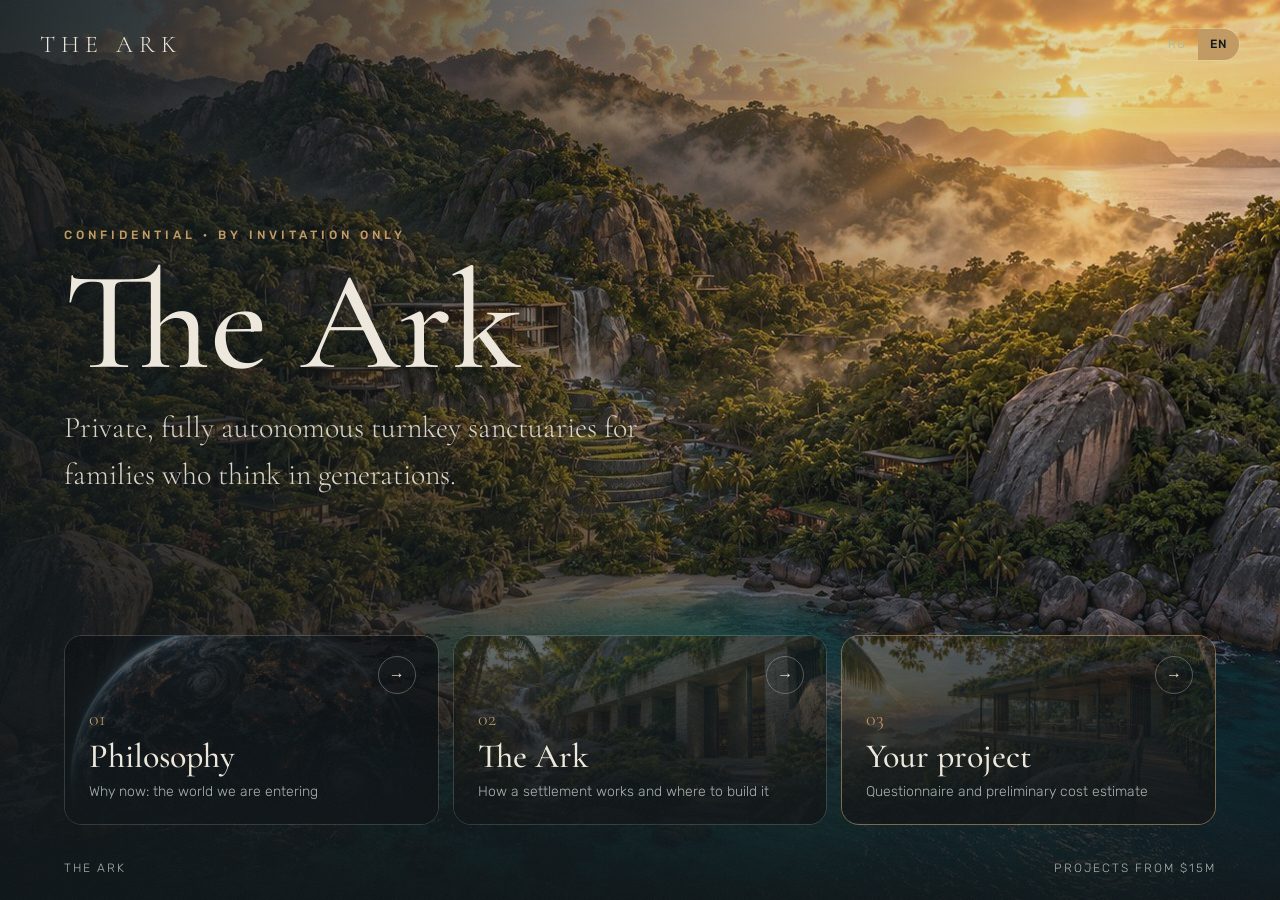
==== commit 3157521e: "Multi-page site: landing, philosophy, ark, questionnaire with estimate" ====
--- a/index.html
+++ b/index.html
@@ -3,589 +3,64 @@
 <head>
 <meta charset="utf-8">
 <meta name="viewport" content="width=device-width, initial-scale=1">
-<title>The Ark</title>
+<title>The Ark · Ковчег</title>
+<meta name="description" content="Private, fully autonomous turnkey sanctuaries for families who think in generations.">
+<meta name="robots" content="noindex">
+<meta property="og:title" content="The Ark">
+<meta property="og:description" content="Private, fully autonomous turnkey sanctuaries for families who think in generations. By invitation only.">
+<meta property="og:image" content="https://vkruppp.github.io/the-ark/img/aerial.jpg">
+<meta property="og:type" content="website">
+<link rel="icon" href="data:image/svg+xml,%3Csvg xmlns='http://www.w3.org/2000/svg' viewBox='0 0 64 64'%3E%3Crect width='64' height='64' rx='14' fill='%230E1417'/%3E%3Ctext x='32' y='44' font-family='Georgia' font-size='34' fill='%23C29A62' text-anchor='middle'%3EA%3C/text%3E%3C/svg%3E">
 <link rel="stylesheet" href="https://fonts.googleapis.com/css2?family=Cormorant+Garamond:ital,wght@0,500;1,500&family=Rubik:wght@300;400;500;600&display=swap">
+<link rel="stylesheet" href="assets/style.css">
 <style>
-:root{--bg:#10161A;--bg2:#141B1F;--card:#1A2328;--line:#2C383E;--tx:#EFE9DE;--mu:#A9B3AE;--br:#C29A62;--em:#E58A5E;--sel:#22302f;--lt:#F2EDE3;--lt2:#E7E0D3;--tl:#1B2226;--ml:#4E5A5E;--brl:#7A5A2E}
-*{box-sizing:border-box;margin:0;padding:0}
-html{scroll-behavior:smooth}
-body{background:var(--bg);color:var(--tx);font-family:Rubik,Arial,sans-serif;font-weight:300;line-height:1.5;-webkit-font-smoothing:antialiased}
-body.lru .en,body.len .ru{display:none!important}
-img{display:block;max-width:100%}
-.serif{font-family:'Cormorant Garamond',Georgia,serif;font-weight:500}
-.wrap{max-width:1200px;margin:0 auto;padding:0 24px}
-section{padding:110px 0}
-.eb{font-size:13px;letter-spacing:3px;text-transform:uppercase;color:var(--br);font-weight:500;margin-bottom:10px}
-h2{font-family:'Cormorant Garamond',Georgia,serif;font-weight:500;font-size:clamp(36px,5vw,60px);line-height:1.05;margin-bottom:18px}
-.lead{font-size:19px;color:var(--mu);max-width:720px}
-.light{background:var(--lt);color:var(--tl)}
-.light .lead,.light .mu{color:var(--ml)}
-.light .eb{color:var(--brl)}
-.mu{color:var(--mu)}
-/* nav */
-nav{position:fixed;top:0;left:0;right:0;z-index:50;transition:background .3s;}
-nav.solid{background:rgba(16,22,26,.92);backdrop-filter:blur(10px);border-bottom:1px solid var(--line)}
-nav .in{display:flex;align-items:center;gap:24px;height:68px}
-nav .logo{font-family:'Cormorant Garamond',Georgia,serif;font-size:26px;letter-spacing:4px;color:var(--tx);text-decoration:none}
-nav .links{display:flex;gap:22px;margin-left:auto}
-nav .links a{color:var(--mu);text-decoration:none;font-size:15px}
-nav .links a:hover{color:var(--tx)}
-.lang{display:flex;border:1px solid var(--line);border-radius:999px;overflow:hidden}
-.lang button{background:none;border:0;color:var(--mu);padding:6px 12px;font:inherit;font-size:13px;cursor:pointer}
-.lang button.on{background:var(--br);color:var(--bg);font-weight:500}
-@media(max-width:900px){nav .links{display:none}nav .lang{margin-left:auto}}
-.btn{display:inline-block;background:var(--br);color:var(--bg);border:0;border-radius:8px;padding:14px 24px;font:inherit;font-weight:500;cursor:pointer;text-decoration:none}
-.btn.ghost{background:transparent;color:var(--tx);border:1px solid rgba(239,233,222,.4)}
-/* hero */
-.hero{position:relative;min-height:100vh;display:flex;align-items:flex-end;padding:0 0 90px}
-.hero>img{position:absolute;inset:0;width:100%;height:100%;object-fit:cover}
-.hero:after{content:"";position:absolute;inset:0;background:linear-gradient(90deg,rgba(16,22,26,.92) 0%,rgba(16,22,26,.55) 45%,rgba(16,22,26,.1) 80%),linear-gradient(0deg,rgba(16,22,26,.9) 0%,rgba(16,22,26,0) 40%)}
-.hero .wrap{position:relative;z-index:1;width:100%}
-.hero h1{font-family:'Cormorant Garamond',Georgia,serif;font-weight:500;font-size:clamp(72px,12vw,150px);line-height:.9}
-.hero p.s{font-family:'Cormorant Garamond',Georgia,serif;font-size:clamp(22px,2.6vw,32px);max-width:640px;margin:18px 0 32px}
-.hero .cta{display:flex;gap:12px;flex-wrap:wrap}
-/* clock */
-.clock{position:relative;overflow:hidden}
-.clock>img{position:absolute;inset:0;width:100%;height:100%;object-fit:cover;opacity:.55}
-.clock .wrap{position:relative}
-.big{font-family:'Cormorant Garamond',Georgia,serif;font-size:clamp(96px,16vw,200px);line-height:.9;color:var(--em)}
-/* grids */
-.g3{display:grid;grid-template-columns:repeat(3,1fr);gap:18px}
-.g2{display:grid;grid-template-columns:repeat(2,1fr);gap:18px}
-.g4{display:grid;grid-template-columns:repeat(4,1fr);gap:18px}
-@media(max-width:900px){.g3,.g4{grid-template-columns:1fr 1fr}}
-@media(max-width:600px){.g3,.g2,.g4{grid-template-columns:1fr}}
-.card{background:var(--card);border-radius:14px;padding:26px}
-.light .card{background:var(--lt2)}
-.card h3{font-size:19px;font-weight:500;margin-bottom:8px}
-.card p{color:var(--mu);font-size:15px}
-.light .card p{color:var(--ml)}
-.risk{border-top:3px solid var(--em)}
-.quote{border-left:3px solid var(--br)}
-.quote q{display:block;font-family:'Cormorant Garamond',Georgia,serif;font-style:italic;font-size:26px;line-height:1.25;quotes:none;margin-bottom:12px}
-.src{font-size:13px;color:var(--mu);margin-top:10px}
-.light .src{color:var(--ml)}
-.card .num,.num{font-family:'Cormorant Garamond',Georgia,serif;font-size:64px;line-height:1;color:var(--br);margin-bottom:10px}
-.mt{margin-top:40px}
-/* timeline */
-.tl{display:grid;grid-template-columns:repeat(4,1fr);gap:28px;margin-top:40px;border-top:1px solid var(--line);padding-top:24px}
-@media(max-width:900px){.tl{grid-template-columns:1fr 1fr}}
-.tl .y{font-family:'Cormorant Garamond',Georgia,serif;font-size:40px;line-height:1}
-.tl p{color:var(--mu);font-size:15px;margin-top:6px}
-.tl .y:before{content:"";display:block;width:12px;height:12px;border-radius:50%;background:var(--em);margin-bottom:10px}
-/* statement */
-.stmt{position:relative;min-height:80vh;display:flex;align-items:flex-end;padding-bottom:100px}
-.stmt>img{position:absolute;inset:0;width:100%;height:100%;object-fit:cover}
-.stmt:after{content:"";position:absolute;inset:0;background:linear-gradient(180deg,rgba(16,22,26,.1),rgba(16,22,26,.9))}
-.stmt .wrap{position:relative;z-index:1}
-.stmt p.eb{font-family:Rubik,Arial,sans-serif;font-size:13px}
-.stmt p:not(.eb){font-family:'Cormorant Garamond',Georgia,serif;font-size:clamp(40px,6vw,80px);line-height:1.05}
-/* gallery */
-.gal{display:grid;grid-template-columns:repeat(2,1fr);gap:18px;margin-top:40px}
-@media(max-width:700px){.gal{grid-template-columns:1fr}}
-.gal figure{position:relative;border-radius:14px;overflow:hidden}
-.gal img{width:100%;aspect-ratio:16/9;object-fit:cover;transition:transform .6s}
-.gal figure:hover img{transform:scale(1.03)}
-.gal figcaption{padding:16px 2px 0}
-.gal figcaption b{display:block;font-weight:500;font-size:18px;margin-bottom:4px}
-.gal figcaption span{color:var(--mu);font-size:15px}
-.light .gal figcaption span{color:var(--ml)}
-.wide{margin-top:40px;border-radius:14px;overflow:hidden}
-.wide img{width:100%}
-.pill{display:inline-block;border:1px solid var(--line);border-radius:999px;padding:6px 14px;font-size:14px;color:var(--mu);margin:0 8px 8px 0}
-.light .pill{border-color:#C9BFAE;color:var(--ml)}
-/* options */
-details{background:var(--card);border-radius:14px;margin-bottom:12px}
-summary{cursor:pointer;padding:20px 24px;font-size:19px;font-weight:500;list-style:none;display:flex;justify-content:space-between}
-summary:after{content:"+";color:var(--br);font-size:24px;line-height:1}
-details[open] summary:after{content:"–"}
-details ul{padding:0 24px 22px 44px;color:var(--mu);columns:2;column-gap:40px}
-@media(max-width:600px){details ul{columns:1}}
-details li{padding:4px 0;break-inside:avoid}
-/* map */
-.map{position:relative;margin-top:40px}
-.map img{width:100%}
-.pin{position:absolute;width:30px;height:30px;margin:-15px 0 0 -15px;border-radius:50%;background:var(--br);color:var(--bg);font-weight:600;font-size:14px;display:flex;align-items:center;justify-content:center;box-shadow:0 0 0 6px rgba(194,154,98,.25);cursor:pointer;border:0;font-family:inherit}
-.pin.on{background:var(--tx)}
-.locs{display:grid;grid-template-columns:repeat(4,1fr);gap:14px;margin-top:30px}
-@media(max-width:900px){.locs{grid-template-columns:1fr 1fr}}
-.loc{background:var(--card);color:var(--tx);border-radius:12px;padding:16px;cursor:pointer;border:1px solid transparent}
-.loc.on{border-color:var(--br)}
-.loc b{font-weight:500}
-.loc .sc{color:var(--br);font-size:14px}
-.prof{margin-top:20px;display:grid;grid-template-columns:1fr 1fr;gap:18px}
-@media(max-width:700px){.prof{grid-template-columns:1fr}}
-.prof h3{font-family:'Cormorant Garamond',Georgia,serif;font-size:40px;font-weight:500}
-.card .v,.prof .v{color:var(--tx);font-family:'Cormorant Garamond',Georgia,serif;font-style:italic;font-size:24px;margin:6px 0 10px}
-.prof ul{padding-left:20px}
-.prof li{padding:3px 0}
-.plus,.prof .card p.plus{color:var(--br);font-weight:500;margin-top:8px}
-.prof .card p.v{color:var(--tx)}
-.minus,.prof .card p.minus{color:var(--em);font-weight:500;margin-top:8px}
-table{width:100%;border-collapse:collapse;margin-top:30px;font-size:15px}
-th,td{text-align:left;padding:10px 8px;border-bottom:1px solid var(--line)}
-th{color:var(--br);font-weight:500}
-.tw{overflow-x:auto}
-/* calc & brief shared */
-.f{display:block;font-size:14px;color:var(--mu);margin-bottom:6px}
-select,input[type=number],input[type=text],textarea{width:100%;background:var(--bg);color:var(--tx);border:1px solid var(--line);border-radius:8px;padding:10px 12px;font:inherit;font-size:15px}
-textarea{min-height:90px;resize:vertical}
-.rng{display:flex;align-items:center;gap:12px}
-input[type=range]{flex:1;accent-color:var(--br)}
-.rng output{min-width:64px;text-align:right;font-weight:500}
-.seg{display:flex;gap:6px;flex-wrap:wrap}
-.seg button,.ch button{flex:1;min-width:110px;background:var(--bg);border:1px solid var(--line);color:var(--mu);border-radius:8px;padding:10px;font:inherit;font-size:14px;cursor:pointer;text-align:left;line-height:1.3}
-.seg button.on,.ch button.on{border-color:var(--br);color:var(--tx);background:var(--sel)}
-.ch{display:grid;grid-template-columns:repeat(auto-fill,minmax(200px,1fr));gap:8px}
-.ch button{color:var(--tx)}
-.ch button.on::before{content:"✓ ";color:var(--br)}
-.calc{display:grid;grid-template-columns:1fr 380px;gap:24px;align-items:start;margin-top:40px}
-@media(max-width:960px){.calc{grid-template-columns:1fr}.sum{position:static!important}}
-.calc .card{margin-bottom:16px}
-.calc h4,.brief h4{font-family:'Cormorant Garamond',Georgia,serif;font-weight:500;font-size:26px;margin-bottom:14px}
-.row{display:grid;grid-template-columns:1fr 1fr;gap:14px}
-@media(max-width:600px){.row{grid-template-columns:1fr}}
-.opts{display:grid;grid-template-columns:1fr 1fr;gap:8px}
-@media(max-width:600px){.opts{grid-template-columns:1fr}}
-.opt{display:flex;gap:10px;align-items:flex-start;padding:10px 12px;border:1px solid var(--line);border-radius:8px;cursor:pointer;font-size:14px}
-.opt input{margin-top:3px;accent-color:var(--br)}
-.opt .c{margin-left:auto;color:var(--mu);font-size:13px;white-space:nowrap;padding-left:8px}
-.opt.dis{opacity:.4;cursor:not-allowed}
-.basel{display:grid;grid-template-columns:1fr 1fr;gap:6px 16px;font-size:14px;color:var(--mu)}
-.basel span::before{content:"✓ ";color:var(--br)}
-.sum{position:sticky;top:84px}
-.card .tot,.tot{font-family:'Cormorant Garamond',Georgia,serif;font-size:54px;line-height:1;color:var(--br);margin:8px 0 4px}
-.line{display:flex;justify-content:space-between;gap:10px;padding:9px 0;border-bottom:1px solid var(--line);font-size:14px}
-.line b{font-weight:500;text-align:right}
-.bar{font-size:13px;color:var(--mu);margin-top:8px}
-.bar .t{display:flex;justify-content:space-between;margin-bottom:3px}
-.bar .tr{height:6px;background:var(--bg);border-radius:3px;overflow:hidden}
-.bar .fl{height:100%;background:var(--br)}
-.warn{margin-top:12px;padding:12px;border:1px solid var(--em);border-radius:8px;color:var(--em);font-size:14px;display:none}
-.note{font-size:13px;color:var(--mu);margin-top:12px}
-.brief{margin-top:40px}
-.bprog{position:sticky;top:68px;background:var(--bg2);padding:14px 0 10px;z-index:5}
-.bprog .t{display:flex;justify-content:space-between;font-size:14px;color:var(--mu);margin-bottom:6px}
-.bprog .tr{height:4px;background:var(--line);border-radius:2px}
-.bprog .fl{height:100%;background:var(--br);border-radius:2px;transition:width .3s}
-.tabs{display:flex;gap:6px;overflow-x:auto;padding:10px 0 2px;scrollbar-width:none}
-.tabs button{flex:none;background:none;border:1px solid var(--line);color:var(--mu);border-radius:999px;padding:6px 12px;font:inherit;font-size:13px;cursor:pointer;white-space:nowrap}
-.tabs button.on{border-color:var(--br);color:var(--tx)}
-.tabs button.done{color:var(--br)}
-.q{background:var(--card);border-radius:14px;padding:20px 22px;margin-bottom:12px}
-.q .ql{font-weight:500;margin-bottom:4px}
-.q .qh{font-size:13px;color:var(--mu);margin-bottom:10px}
-.q input[type=text]{margin-top:8px}
-.nav2{display:flex;justify-content:space-between;gap:12px;margin-top:18px;flex-wrap:wrap}
-.msg{color:var(--br);font-size:14px;margin-top:10px;min-height:20px}
-.bsec{background:var(--bg2)}
-footer{padding:60px 0;border-top:1px solid var(--line);color:var(--mu);font-size:14px}
-.steps{display:grid;grid-template-columns:repeat(3,1fr);gap:28px;margin-top:40px}
-@media(max-width:800px){.steps{grid-template-columns:1fr}}
-.steps div{border-top:1px solid var(--line);padding-top:18px}
-.steps .n{font-family:'Cormorant Garamond',Georgia,serif;font-size:44px;color:var(--br);line-height:1}
-.steps b{display:block;font-weight:500;margin:6px 0 4px}
-.steps p{color:var(--mu);font-size:15px}
-.light .steps div{border-color:#C9BFAE}
-.light .steps p{color:var(--ml)}
+body{height:100svh;overflow:hidden}
+.land{position:relative;height:100svh;display:flex;flex-direction:column}
+.land>img{position:absolute;inset:0;width:100%;height:100%;object-fit:cover;animation:kb 34s ease-in-out infinite alternate}
+.land:after{content:"";position:absolute;inset:0;background:linear-gradient(90deg,rgba(14,20,23,.88) 0%,rgba(14,20,23,.45) 50%,rgba(14,20,23,.1) 85%),linear-gradient(0deg,rgba(14,20,23,.95) 0%,rgba(14,20,23,0) 55%)}
+.land>*:not(img){position:relative;z-index:1}
+.land>.wrap{width:100%}
+.mid p.eb{font-family:Rubik,Arial,sans-serif;font-size:12px;color:var(--br);margin:0 0 14px}
+.top{display:flex;align-items:center;justify-content:space-between;padding:26px 0}
+.logo{font-family:'Cormorant Garamond',Georgia,serif;font-size:24px;letter-spacing:6px}
+.mid{flex:1;display:flex;flex-direction:column;justify-content:center}
+.mid h1{font-family:'Cormorant Garamond',Georgia,serif;font-weight:500;font-size:clamp(64px,11vw,148px);line-height:.9;opacity:0;animation:up 1.4s .2s forwards}
+.mid p{font-family:'Cormorant Garamond',Georgia,serif;font-size:clamp(20px,2.4vw,30px);max-width:640px;margin-top:20px;color:#DCD5C9;opacity:0;animation:up 1.4s .5s forwards}
+.mid .eb{opacity:0;animation:up 1.2s forwards}
+.doors{display:grid;grid-template-columns:repeat(3,1fr);gap:14px;padding-bottom:34px}
+.door{position:relative;display:flex;flex-direction:column;justify-content:flex-end;min-height:190px;border-radius:18px;overflow:hidden;text-decoration:none;color:var(--tx);padding:22px 24px;border:1px solid rgba(239,233,222,.16);opacity:0;animation:up 1.2s forwards}
+.door:nth-child(1){animation-delay:.8s}.door:nth-child(2){animation-delay:.95s}.door:nth-child(3){animation-delay:1.1s}
+.door img{position:absolute;inset:0;width:100%;height:100%;object-fit:cover;transition:transform 1s,opacity .6s;opacity:.55}
+.door:before{content:"";position:absolute;inset:0;background:linear-gradient(0deg,rgba(14,20,23,.95) 10%,rgba(14,20,23,.35) 100%);z-index:1}
+.door>*:not(img){position:relative;z-index:2}
+.door:hover img{transform:scale(1.06);opacity:.8}
+.door .n{font-family:'Cormorant Garamond',Georgia,serif;font-size:20px;color:var(--br)}
+.door b{display:block;font-family:'Cormorant Garamond',Georgia,serif;font-weight:500;font-size:34px;line-height:1.05;margin:4px 0 6px}
+.door span.d{color:var(--mu);font-size:14px}
+.door .ar{position:absolute;right:22px;top:20px;z-index:2;width:38px;height:38px;border-radius:50%;border:1px solid rgba(239,233,222,.3);display:flex;align-items:center;justify-content:center;transition:background .3s,border-color .3s}
+.door:hover .ar{background:var(--br);border-color:var(--br);color:var(--bg)}
+.door.main{border-color:rgba(194,154,98,.6)}
+.foot{display:flex;justify-content:space-between;color:var(--mu);font-size:12px;letter-spacing:2px;text-transform:uppercase;padding-bottom:22px;opacity:0;animation:up 1s 1.4s forwards}
+@keyframes up{from{opacity:0;transform:translateY(24px)}to{opacity:1;transform:none}}
+@media(max-width:860px){body{height:auto;overflow:auto}.land{height:auto;min-height:100svh}.doors{grid-template-columns:1fr}.door{min-height:130px}.mid{padding:40px 0}}
 </style>
 </head>
 <body class="lru">
-<nav id="nav"><div class="wrap in">
- <a class="logo" href="#top">THE ARK</a>
- <div class="links">
-  <a href="#threats"><span class="ru">Угрозы</span><span class="en">Threats</span></a>
-  <a href="#concept"><span class="ru">Концепция</span><span class="en">Concept</span></a>
-  <a href="#options"><span class="ru">Опции</span><span class="en">Options</span></a>
-  <a href="#locations"><span class="ru">Локации</span><span class="en">Locations</span></a>
-  <a href="#calc"><span class="ru">Стоимость</span><span class="en">Cost</span></a>
-  <a href="#brief"><span class="ru">Анкета</span><span class="en">Questionnaire</span></a>
- </div>
- <div class="lang"><button data-l="ru" class="on">RU</button><button data-l="en">EN</button></div>
-</div></nav>
-
-<header class="hero" id="top">
+<div class="land">
  <img src="img/aerial.jpg" alt="">
- <div class="wrap">
+ <div class="wrap top"><span class="logo">THE ARK</span><div class="lang"><button data-l="ru">RU</button><button data-l="en">EN</button></div></div>
+ <div class="wrap mid">
   <p class="eb"><span class="ru">Конфиденциально · только по приглашению</span><span class="en">Confidential · by invitation only</span></p>
   <h1><span class="ru">Ковчег</span><span class="en">The Ark</span></h1>
-  <p class="s"><span class="ru">Частные автономные поселения под ключ для семей, которые думают на поколения вперёд.</span><span class="en">Private, fully autonomous turnkey sanctuaries for families who think in generations.</span></p>
-  <div class="cta"><a class="btn" href="#calc"><span class="ru">Рассчитать стоимость</span><span class="en">Estimate the cost</span></a><a class="btn ghost" href="#brief"><span class="ru">Заполнить анкету</span><span class="en">Fill in the questionnaire</span></a></div>
+  <p><span class="ru">Частные автономные поселения под ключ для семей, которые думают на поколения вперёд.</span><span class="en">Private, fully autonomous turnkey sanctuaries for families who think in generations.</span></p>
  </div>
-</header>
-
-<section class="clock" id="threats">
- <img src="img/earth.jpg" alt="">
- <div class="wrap">
-  <p class="eb"><span class="ru">Часы Судного дня · январь 2026</span><span class="en">The Doomsday Clock · January 2026</span></p>
-  <p class="big"><span class="ru">85 секунд</span><span class="en">85 seconds</span></p>
-  <p class="lead" style="color:var(--tx);font-family:'Cormorant Garamond',Georgia,serif;font-size:28px;max-width:760px"><span class="ru">до «полуночи». Ближе к глобальной катастрофе стрелки не стояли ни разу с 1947 года.</span><span class="en">to midnight. The hands have never been this close to global catastrophe since 1947.</span></p>
-  <p class="src"><span class="ru">Bulletin of the Atomic Scientists, 27.01.2026</span><span class="en">Bulletin of the Atomic Scientists, 27 January 2026</span></p>
+ <div class="wrap doors">
+  <a class="door" href="philosophy.html"><img src="img/earth.jpg" alt=""><span class="ar">→</span><span class="n">01</span><b><span class="ru">Философия</span><span class="en">Philosophy</span></b><span class="d"><span class="ru">Почему сейчас: мир, в который мы входим</span><span class="en">Why now: the world we are entering</span></span></a>
+  <a class="door" href="ark.html"><img src="img/core_entry.jpg" alt=""><span class="ar">→</span><span class="n">02</span><b><span class="ru">Ковчег</span><span class="en">The Ark</span></b><span class="d"><span class="ru">Как устроено поселение и где его строить</span><span class="en">How a settlement works and where to build it</span></span></a>
+  <a class="door main" href="start.html"><img src="img/villa.jpg" alt=""><span class="ar">→</span><span class="n">03</span><b><span class="ru">Ваш проект</span><span class="en">Your project</span></b><span class="d"><span class="ru">Анкета и предварительный расчёт стоимости</span><span class="en">Questionnaire and preliminary cost estimate</span></span></a>
  </div>
-</section>
-
-<section style="padding-top:40px">
- <div class="wrap">
-  <p class="eb"><span class="ru">Карта угроз</span><span class="en">Threat map</span></p>
-  <h2><span class="ru">Девять кризисов, которые уже идут</span><span class="en">Nine crises already under way</span></h2>
-  <div class="g3 mt">
-   <div class="card risk"><h3><span class="ru">Искусственный интеллект</span><span class="en">Artificial intelligence</span></h3><p><span class="ru">38–51% из 2 778 исследователей ИИ допускают риск исхода уровня вымирания не ниже 10%.</span><span class="en">38–51% of 2,778 AI researchers put at least a 10% chance on outcomes as bad as human extinction.</span></p></div>
-   <div class="card risk"><h3><span class="ru">Ядерное оружие</span><span class="en">Nuclear weapons</span></h3><p><span class="ru">12 187 боеголовок в мире, около 2 100 в режиме высокой готовности (SIPRI 2026).</span><span class="en">12,187 warheads worldwide, around 2,100 on high alert (SIPRI 2026).</span></p></div>
-   <div class="card risk"><h3><span class="ru">Мировая война</span><span class="en">World war</span></h3><p><span class="ru">Более 40% из 447 экспертов Atlantic Council ожидают её до 2036 года.</span><span class="en">Over 40% of 447 Atlantic Council experts expect one by 2036.</span></p></div>
-   <div class="card risk"><h3><span class="ru">Пандемии</span><span class="en">Pandemics</span></h3><p><span class="ru">Около 2% в год: шанс пандемии масштаба COVID-19. За жизнь около 38%.</span><span class="en">About a 2% chance per year of a COVID-scale pandemic; about 38% over a lifetime.</span></p></div>
-   <div class="card risk"><h3><span class="ru">Климат</span><span class="en">Climate</span></h3><p><span class="ru">2023–2025: первые три года подряд со средней температурой выше +1,5 °C.</span><span class="en">2023–2025: the first three-year period to average above +1.5 °C.</span></p></div>
-   <div class="card risk"><h3><span class="ru">Вода</span><span class="en">Water</span></h3><p><span class="ru">6,1 млрд человек живут в странах с ненадёжным доступом к пресной воде.</span><span class="en">6.1 billion people live in countries with unreliable freshwater.</span></p></div>
-   <div class="card risk"><h3><span class="ru">Голод</span><span class="en">Hunger</span></h3><p><span class="ru">645 млн голодающих в 2025 году. Голод официально объявлен в Газе и Судане.</span><span class="en">645 million people went hungry in 2025. Famine was confirmed in Gaza and Sudan.</span></p></div>
-   <div class="card risk"><h3><span class="ru">Долги</span><span class="en">Debt</span></h3><p><span class="ru">Мировой госдолг приблизится к 100% ВВП к 2029 году (МВФ).</span><span class="en">Global public debt is set to reach 100% of GDP by 2029 (IMF).</span></p></div>
-   <div class="card risk"><h3><span class="ru">Миграция</span><span class="en">Displacement</span></h3><p><span class="ru">117,8 млн человек вынужденно покинули дома. До 216 млн климатических мигрантов к 2050 году.</span><span class="en">117.8 million people forced from their homes. Up to 216 million climate migrants by 2050.</span></p></div>
-  </div>
-
-  <p class="eb mt" style="margin-top:80px"><span class="ru">Голоса</span><span class="en">Voices</span></p>
-  <h2><span class="ru">Об опасности говорят те, кто создаёт ИИ</span><span class="en">The warnings come from those who build AI</span></h2>
-  <div class="g2 mt">
-   <div class="card quote"><q><span class="ru">«Запомните мои слова: ИИ гораздо опаснее ядерного оружия».</span><span class="en">“Mark my words: AI is far more dangerous than nukes.”</span></q><p class="src">Elon Musk · SXSW, 2018</p></div>
-   <div class="card quote"><q><span class="ru">«Мы обязательно построим бункер, прежде чем выпустим AGI».</span><span class="en">“We’re definitely going to build a bunker before we release AGI.”</span></q><p class="src"><span class="ru">Илья Суцкевер, сооснователь OpenAI · по данным К. Хао, «Empire of AI»</span><span class="en">Ilya Sutskever, OpenAI co-founder · as reported in K. Hao, “Empire of AI”</span></p></div>
-   <div class="card quote"><q><span class="ru">10–20% — вероятность вымирания человечества из-за ИИ в ближайшие 30 лет.</span><span class="en">10–20% — the chance that AI leads to human extinction within 30 years.</span></q><p class="src"><span class="ru">Оценка Джеффри Хинтона, нобелевского лауреата · BBC, 2024</span><span class="en">Geoffrey Hinton’s estimate, Nobel laureate · BBC, 2024</span></p></div>
-   <div class="card quote"><q><span class="ru">«Впервые более чем за полвека ничто не будет сдерживать неконтролируемую гонку ядерных вооружений».</span><span class="en">“For the first time in over half a century, there will be nothing preventing a runaway nuclear arms race.”</span></q><p class="src">Daniel Holz · Bulletin of the Atomic Scientists, 2026</p></div>
-  </div>
-
-  <div class="tl">
-   <div><p class="y">2026</p><p><span class="ru">85 секунд до полуночи. Истёк договор СНВ-3</span><span class="en">85 seconds to midnight. New START has expired</span></p></div>
-   <div><p class="y">2029</p><p><span class="ru">Госдолг мира 100% ВВП (МВФ)</span><span class="en">Global public debt at 100% of GDP (IMF)</span></p></div>
-   <div><p class="y">2030</p><p><span class="ru">Дефицит пресной воды 40%</span><span class="en">40% freshwater gap</span></p></div>
-   <div><p class="y">2036</p><p><span class="ru">40%+ экспертов ждут мировую войну</span><span class="en">40%+ of experts expect a world war</span></p></div>
-  </div>
-
-  <p class="eb" style="margin-top:80px"><span class="ru">Они уже готовятся</span><span class="en">They are already preparing</span></p>
-  <div class="g4 mt" style="margin-top:20px">
-   <div class="card"><h3>Mark Zuckerberg</h3><p><span class="ru">Ранчо на Кауаи с подземным убежищем около 465 м² (Wired, 2023).</span><span class="en">A Kauai ranch with a ~5,000 sq ft underground shelter (Wired, 2023).</span></p></div>
-   <div class="card"><h3>Peter Thiel</h3><p><span class="ru">Гражданство Новой Зеландии после 12 дней в стране (RNZ, 2017).</span><span class="en">New Zealand citizenship after 12 days in the country (RNZ, 2017).</span></p></div>
-   <div class="card"><h3>Larry Page</h3><p><span class="ru">ВНЖ Новой Зеландии по инвесторской визе, 2021.</span><span class="en">New Zealand residency on an investor visa, 2021.</span></p></div>
-   <div class="card"><h3>Reid Hoffman</h3><p><span class="ru">«„Покупаю дом в Новой Зеландии“ — это подмигивание, дальше можно не объяснять» (New Yorker, 2017).</span><span class="en">“Saying you’re ‘buying a house in New Zealand’ is kind of a wink, wink, say no more” (New Yorker, 2017).</span></p></div>
-  </div>
- </div>
-</section>
-
-<section class="stmt">
- <img src="img/night.jpg" alt="">
- <div class="wrap"><p class="eb"><span class="ru">Наш ответ</span><span class="en">Our answer</span></p>
- <p><span class="ru">Бункер помогает пережить катастрофу.<br><span style="color:var(--br)">Ковчег позволяет жить дальше.</span></span><span class="en">A bunker helps you survive a catastrophe.<br><span style="color:var(--br)">An Ark lets you go on living.</span></span></p></div>
-</section>
-
-<section class="light" id="concept">
- <div class="wrap">
-  <p class="eb"><span class="ru">Концепция</span><span class="en">Concept</span></p>
-  <h2><span class="ru">Что такое «Ковчег»</span><span class="en">What is The Ark</span></h2>
-  <p class="lead"><span class="ru">Частное поселение для одной большой семьи или нескольких семей: спрятано в природе, полностью автономно и готово принять своих жителей в любой момент. У воды, в джунглях или в горах.</span><span class="en">A private settlement for one extended family or several families: hidden in nature, fully autonomous and ready to receive its residents at any moment. By the water, in the jungle or in the mountains.</span></p>
-  <div class="g3 mt">
-   <div class="card"><h3><span class="ru">Автономия</span><span class="en">Autonomy</span></h3><p><span class="ru">Своя еда, вода и энергия на годы вперёд.</span><span class="en">Its own food, water and energy for years ahead.</span></p></div>
-   <div class="card"><h3><span class="ru">Тишина</span><span class="en">Silence</span></h3><p><span class="ru">Без интернета, связи и камер. Аварийная связь только по протоколу.</span><span class="en">No internet, signal or cameras. Emergency comms by protocol only.</span></p></div>
-   <div class="card"><h3><span class="ru">Медицина</span><span class="en">Medicine</span></h3><p><span class="ru">От медпункта до клиники с операционной и врачом на месте.</span><span class="en">From a medical station to a clinic with an operating room and resident doctor.</span></p></div>
-   <div class="card"><h3><span class="ru">Знание</span><span class="en">Knowledge</span></h3><p><span class="ru">Библиотека бумажных книг, архив и семенной фонд в скале.</span><span class="en">A library of printed books, an archive and a seed vault in the rock.</span></p></div>
-   <div class="card"><h3><span class="ru">Сообщество</span><span class="en">Community</span></h3><p><span class="ru">Общий стол, школа для детей, свой круг людей.</span><span class="en">A shared table, a school for the children, a trusted circle.</span></p></div>
-   <div class="card"><h3><span class="ru">Под ключ</span><span class="en">Turnkey</span></h3><p><span class="ru">От выбора земли до запасов, персонала и регламентов.</span><span class="en">From land to provisions, staff and protocols.</span></p></div>
-  </div>
-  <div class="wide"><img src="img/masterplan.jpg" alt=""></div>
-  <div class="gal">
-   <figure><img src="img/core_entry.jpg" alt="" loading="lazy"><figcaption><b>Ark Core</b><span><span class="ru">Библиотека, вырезанная в скале у водопада.</span><span class="en">A library carved into the rock by the waterfall.</span></span></figcaption></figure>
-   <figure><img src="img/library.jpg" alt="" loading="lazy"><figcaption><b><span class="ru">Читальный зал</span><span class="en">Reading hall</span></b><span><span class="ru">100 000 бумажных книг и ни одного сервера.</span><span class="en">100,000 printed books and not a single server.</span></span></figcaption></figure>
-   <figure><img src="img/villa.jpg" alt="" loading="lazy"><figcaption><b><span class="ru">Виллы</span><span class="en">Villas</span></b><span><span class="ru">Павильоны на сваях в кронах деревьев.</span><span class="en">Pavilions on stilts in the canopy.</span></span></figcaption></figure>
-   <figure><img src="img/villa_interior.jpg" alt="" loading="lazy"><figcaption><b><span class="ru">Интерьер</span><span class="en">Interior</span></b><span><span class="ru">Книги, игры и разговоры вместо экранов.</span><span class="en">Books, games and conversation instead of screens.</span></span></figcaption></figure>
-   <figure><img src="img/section.jpg" alt="" loading="lazy"><figcaption><b><span class="ru">Разрез</span><span class="en">Section</span></b><span><span class="ru">Архив, семенной фонд и запасы на трёх уровнях в граните.</span><span class="en">Archive, seed vault and reserves on three levels in the granite.</span></span></figcaption></figure>
-   <figure><img src="img/vault.jpg" alt="" loading="lazy"><figcaption><b><span class="ru">Хранилище</span><span class="en">Vault</span></b><span><span class="ru">Семена и продовольствие на годы.</span><span class="en">Seeds and food for years.</span></span></figcaption></figure>
-   <figure><img src="img/garden.jpg" alt="" loading="lazy"><figcaption><b><span class="ru">Еда</span><span class="en">Food</span></b><span><span class="ru">Террасы, сады, теплицы, животноводство.</span><span class="en">Terraces, orchards, greenhouses, livestock.</span></span></figcaption></figure>
-   <figure><img src="img/energy.jpg" alt="" loading="lazy"><figcaption><b><span class="ru">Вода и энергия</span><span class="en">Water and energy</span></b><span><span class="ru">МикроГЭС, солнце, накопители, очистка воды.</span><span class="en">Micro-hydro, solar, storage, water purification.</span></span></figcaption></figure>
-   <figure><img src="img/clinic.jpg" alt="" loading="lazy"><figcaption><b><span class="ru">Клиника</span><span class="en">Clinic</span></b><span><span class="ru">Операционная и врач на территории.</span><span class="en">An operating room and a resident doctor.</span></span></figcaption></figure>
-   <figure><img src="img/dinner.jpg" alt="" loading="lazy"><figcaption><b><span class="ru">Жизнь</span><span class="en">Life</span></b><span><span class="ru">Общий стол и вечера у водопада.</span><span class="en">A shared table and evenings by the waterfall.</span></span></figcaption></figure>
-  </div>
- </div>
-</section>
-
-<section id="options">
- <div class="wrap">
-  <p class="eb"><span class="ru">Конфигурация</span><span class="en">Configuration</span></p>
-  <h2><span class="ru">База плюс опции на ваш выбор</span><span class="en">A core package plus the options you choose</span></h2>
-  <p class="lead"><span class="ru">Каждый ковчег собирается под заказчика. Базовая комплектация есть всегда, остальное выбираете вы.</span><span class="en">Every Ark is built around its client. The core package is always included; you choose the rest.</span></p>
-  <div class="mt">
-   <span class="pill"><span class="ru">Энергия</span><span class="en">Energy</span></span><span class="pill"><span class="ru">Вода</span><span class="en">Water</span></span><span class="pill"><span class="ru">Огород и теплица</span><span class="en">Garden and greenhouse</span></span><span class="pill"><span class="ru">Медпункт</span><span class="en">Medical station</span></span><span class="pill"><span class="ru">Дом семьи</span><span class="en">Family home</span></span><span class="pill"><span class="ru">Дом персонала</span><span class="en">Staff housing</span></span><span class="pill"><span class="ru">Охрана</span><span class="en">Security</span></span><span class="pill"><span class="ru">Тихая зона</span><span class="en">Silent zone</span></span>
-  </div>
-  <div class="gal">
-   <figure><img src="img/helipad.jpg" alt="" loading="lazy"><figcaption><b><span class="ru">Вертолётная площадка</span><span class="en">Helipad</span></b><span><span class="ru">С ангаром и запасом авиатоплива.</span><span class="en">With a hangar and aviation fuel.</span></span></figcaption></figure>
-   <figure><img src="img/pier.jpg" alt="" loading="lazy"><figcaption><b><span class="ru">Причал для яхты</span><span class="en">Yacht pier</span></b><span><span class="ru">Глубоководный, с эллингом в скалах.</span><span class="en">Deep-water, with a boathouse in the rocks.</span></span></figcaption></figure>
-   <figure><img src="img/store.jpg" alt="" loading="lazy"><figcaption><b><span class="ru">Стратегический склад</span><span class="en">Strategic store</span></b><span><span class="ru">Семена, аптека, биобанк, запчасти.</span><span class="en">Seeds, pharmacy, biobank, spare parts.</span></span></figcaption></figure>
-   <figure><img src="img/shelter.jpg" alt="" loading="lazy"><figcaption><b><span class="ru">Укрытие в скале</span><span class="en">Rock shelter</span></b><span><span class="ru">Фильтровентиляция, спальни, кухня, вода.</span><span class="en">Filtered air, bedrooms, a kitchen, water.</span></span></figcaption></figure>
-  </div>
-  <div class="mt" id="optlist"></div>
- </div>
-</section>
-
-<section class="light" id="locations">
- <div class="wrap">
-  <p class="eb"><span class="ru">Где строить</span><span class="en">Where to build</span></p>
-  <h2><span class="ru">Восемь рекомендованных территорий</span><span class="en">Eight recommended territories</span></h2>
-  <p class="lead"><span class="ru">Отбор по научным данным: устойчивость к коллапсу (King &amp; Jones, 2021), модель ядерной зимы (Xia et al., Nature Food, 2022), индекс миролюбия (GPI 2026), право иностранцев на землю. Нажмите на точку или карточку.</span><span class="en">Selected using research: resilience to collapse (King &amp; Jones, 2021), the nuclear-winter model (Xia et al., Nature Food, 2022), the Global Peace Index 2026 and foreign land rights. Tap a pin or a card.</span></p>
- </div>
- <div class="wrap"><div style="background:var(--bg);border-radius:14px;padding:24px;margin-top:40px"><div class="map" id="map" style="margin-top:0"><img src="img/worldmap.png" alt=""></div></div>
-  <div class="locs" id="locs"></div>
-  <div class="prof" id="prof"></div>
-  <div class="tw"><table id="matrix" style="color:var(--tl)"></table></div>
-  <p class="src"><span class="ru">Оценки по шкале 1–10 — наше экспертное суждение на основе исследований и законодательства (ноябрь 2026).</span><span class="en">Scores on a 1–10 scale are our expert judgement based on research and legislation (November 2026).</span></p>
- </div>
-</section>
-
-<section id="calc">
- <div class="wrap">
-  <p class="eb"><span class="ru">Стоимость</span><span class="en">Cost</span></p>
-  <h2><span class="ru">Себестоимость плюс 20%</span><span class="en">Cost plus 20%</span></h2>
-  <div class="g3 mt">
-   <div class="card"><p class="num">100%</p><h3><span class="ru">Честная себестоимость</span><span class="en">Honest cost</span></h3><p><span class="ru">Открытая смета. Строим как для себя и не раздуваем бюджет.</span><span class="en">An open budget. We build as if for ourselves and never inflate it.</span></p></div>
-   <div class="card"><p class="num">+20%</p><h3><span class="ru">Вознаграждение исполнителя</span><span class="en">Contractor’s fee</span></h3><p><span class="ru">Фиксированный процент от каждого потраченного доллара.</span><span class="en">A fixed share of every dollar spent.</span></p></div>
-   <div class="card"><p class="num"><span class="ru">от $15 млн</span><span class="en">from $15m</span></p><h3><span class="ru">Минимальный проект</span><span class="en">Minimum project</span></h3><p><span class="ru">Ограниченное число заказов в год.</span><span class="en">A limited number of commissions per year.</span></p></div>
-  </div>
-  <div class="calc">
-   <div>
-    <div class="card"><h4><span class="ru">Локация</span><span class="en">Location</span></h4>
-     <div class="row"><div><label class="f"><span class="ru">Страна</span><span class="en">Country</span></label><select id="c_loc"></select></div><div><label class="f"><span class="ru">Площадь участка, га</span><span class="en">Site area, ha</span></label><input type="number" id="c_ha" min="2" max="500" value="30"></div></div>
-     <label class="f" style="margin-top:14px"><span class="ru">Тип участка</span><span class="en">Site type</span></label><div class="seg" id="c_terrain"></div></div>
-    <div class="card"><h4><span class="ru">Дома и люди</span><span class="en">Homes and people</span></h4>
-     <div class="row">
-      <div><label class="f"><span class="ru">Количество вилл</span><span class="en">Number of villas</span></label><div class="rng"><input type="range" id="c_villas" min="1" max="20" value="6"><output id="c_o_villas"></output></div></div>
-      <div><label class="f"><span class="ru">Площадь виллы, м²</span><span class="en">Villa size, m²</span></label><div class="rng"><input type="range" id="c_area" min="150" max="800" step="25" value="250"><output id="c_o_area"></output></div></div>
-      <div><label class="f"><span class="ru">Жителей</span><span class="en">Residents</span></label><div class="rng"><input type="range" id="c_people" min="2" max="80" value="20"><output id="c_o_people"></output></div></div>
-      <div><label class="f"><span class="ru">Персонал</span><span class="en">Staff</span></label><div class="rng"><input type="range" id="c_staff" min="5" max="120" value="30"><output id="c_o_staff"></output></div></div>
-      <div><label class="f"><span class="ru">Автономия запасов, лет</span><span class="en">Reserves autonomy, years</span></label><div class="rng"><input type="range" id="c_years" min="1" max="15" value="5"><output id="c_o_years"></output></div></div>
-     </div>
-     <label class="f" style="margin-top:14px"><span class="ru">Уровень отделки</span><span class="en">Finish level</span></label><div class="seg" id="c_finish"></div></div>
-    <div class="card"><h4><span class="ru">Базовая комплектация</span><span class="en">Core package</span></h4><div class="basel" id="c_base"></div></div>
-    <div class="card"><h4>Ark Core</h4><div class="seg" id="c_core"></div></div>
-    <div id="c_groups"></div>
-   </div>
-   <div class="sum"><div class="card">
-    <p class="eb"><span class="ru">Итого без земли</span><span class="en">Total excluding land</span></p>
-    <p class="tot" id="c_total"></p><p class="mu" style="font-size:14px" id="c_range"></p>
-    <div style="margin-top:14px;border-top:1px solid var(--line)">
-     <div class="line"><span><span class="ru">Себестоимость</span><span class="en">Cost</span></span><b id="c_cost"></b></div>
-     <div class="line"><span><span class="ru">Вознаграждение, 20%</span><span class="en">Fee, 20%</span></span><b id="c_fee"></b></div>
-     <div class="line"><span><span class="ru">Земля (ориентир)</span><span class="en">Land (guideline)</span></span><b id="c_land"></b></div>
-     <div class="line"><span><span class="ru">Итого с землёй</span><span class="en">Total with land</span></span><b id="c_all"></b></div>
-     <div class="line"><span><span class="ru">Содержание в год</span><span class="en">Annual running cost</span></span><b id="c_opex"></b></div>
-    </div>
-    <div id="c_bars"></div>
-    <div class="warn" id="c_warn"><span class="ru">Проекты ниже $15 млн мы не берём: добавьте опции или увеличьте масштаб.</span><span class="en">We do not take projects below $15 million: add options or increase the scale.</span></div>
-    <button class="btn" style="width:100%;margin-top:14px" id="c_tobrief"><span class="ru">Перейти к анкете</span><span class="en">Go to the questionnaire</span></button>
-    <p class="note"><span class="ru">Оценка ориентировочная: ±15–20%. Цены зависят от участка, логистики и курса. Земля в 20% не входит.</span><span class="en">Indicative estimate: ±15–20%. Prices depend on the site, logistics and exchange rates. Land is not subject to the 20% fee.</span></p>
-   </div></div>
-  </div>
- </div>
-</section>
-
-<section class="light">
- <div class="wrap">
-  <p class="eb"><span class="ru">Как мы работаем</span><span class="en">How we work</span></p>
-  <h2><span class="ru">От анкеты до ключей</span><span class="en">From questionnaire to keys</span></h2>
-  <div class="steps">
-   <div><p class="n">01</p><b><span class="ru">Анкета</span><span class="en">Questionnaire</span></b><p><span class="ru">Вы выбираете состав: локацию, дома, персонал, опции.</span><span class="en">You choose the scope: location, homes, staff, options.</span></p></div>
-   <div><p class="n">02</p><b><span class="ru">Концепт и смета</span><span class="en">Concept and budget</span></b><p><span class="ru">Концепция и расчёт по принципу «себестоимость + 20%».</span><span class="en">A concept and cost estimate on a cost-plus-20% basis.</span></p></div>
-   <div><p class="n">03</p><b><span class="ru">Подбор земли</span><span class="en">Land</span></b><p><span class="ru">Участок, юридическая структура, ВНЖ.</span><span class="en">Site, legal structure, residency.</span></p></div>
-   <div><p class="n">04</p><b><span class="ru">Архитектура</span><span class="en">Architecture</span></b><p><span class="ru">Генплан и проект под вашу семью.</span><span class="en">Master plan and design for your family.</span></p></div>
-   <div><p class="n">05</p><b><span class="ru">Строительство</span><span class="en">Construction</span></b><p><span class="ru">Под ключ: стройка, запасы, техника, персонал.</span><span class="en">Turnkey: build, reserves, equipment, staff.</span></p></div>
-   <div><p class="n">06</p><b><span class="ru">Эксплуатация</span><span class="en">Operations</span></b><p><span class="ru">Регламенты, обслуживание, ежегодные учения.</span><span class="en">Protocols, maintenance, annual drills.</span></p></div>
-  </div>
-  <div class="g4 mt" style="margin-top:60px">
-   <div class="card"><h3><span class="ru">Опыт</span><span class="en">Experience</span></h3><p><span class="ru">Готовые кейсы строительства поселений в Украине.</span><span class="en">Completed settlement projects in Ukraine.</span></p></div>
-   <div class="card"><h3><span class="ru">Скорость</span><span class="en">Speed</span></h3><p><span class="ru">От анкеты до заселения без лишних этапов.</span><span class="en">From questionnaire to move-in with no wasted stages.</span></p></div>
-   <div class="card"><h3><span class="ru">Связи</span><span class="en">Reach</span></h3><p><span class="ru">Административные возможности и контакты по всему миру.</span><span class="en">Administrative capabilities and connections worldwide.</span></p></div>
-   <div class="card"><h3><span class="ru">Ответственность</span><span class="en">Responsibility</span></h3><p><span class="ru">Работаем как для себя и отвечаем за каждый доллар.</span><span class="en">We build as if for ourselves and answer for every dollar.</span></p></div>
-  </div>
- </div>
-</section>
-
-<section class="bsec" id="brief">
- <div class="wrap">
-  <p class="eb"><span class="ru">Анкета заказчика</span><span class="en">Client questionnaire</span></p>
-  <h2><span class="ru">Расскажите о вашем ковчеге</span><span class="en">Tell us about your Ark</span></h2>
-  <p class="lead"><span class="ru">52 вопроса в 12 разделах, готовые варианты ответов. Ответы сохраняются в вашем браузере. В конце их можно скопировать или скачать и отправить нам.</span><span class="en">52 questions in 12 sections, with ready-made answers. Your answers are saved in your browser. At the end you can copy or download them and send them to us.</span></p>
-  <div class="brief">
-   <div class="bprog"><div class="t"><span id="b_pt"></span><span id="b_pp"></span></div><div class="tr"><div class="fl" id="b_pf"></div></div><div class="tabs" id="b_tabs"></div></div>
-   <div id="b_main"></div>
-  </div>
- </div>
-</section>
-
-<section class="stmt" style="min-height:70vh">
- <img src="img/arrival.jpg" alt="" loading="lazy">
- <div class="wrap"><p class="eb"><span class="ru">Только по приглашению</span><span class="en">By invitation only</span></p>
- <p><span class="ru">Место в ковчеге не покупают в последний момент.</span><span class="en">A place on the Ark is not bought at the last minute.</span></p></div>
-</section>
-
-<footer><div class="wrap"><span class="ru">THE ARK · Частные автономные поселения под ключ · Проекты от $15 млн</span><span class="en">THE ARK · Private autonomous turnkey sanctuaries · Projects from $15 million</span></div></footer>
-
-<script>
-let L="ru";
-try{L=localStorage.getItem("ark_lang")||"ru"}catch(e){}
-const $=id=>document.getElementById(id);
-const esc=s=>String(s).replace(/&/g,"&amp;").replace(/</g,"&lt;").replace(/"/g,"&quot;");
-const hooks=[];
-function setLang(l){L=l;document.body.className="l"+l;document.documentElement.lang=l;
- document.querySelectorAll(".lang button").forEach(b=>b.classList.toggle("on",b.dataset.l==l));
- try{localStorage.setItem("ark_lang",l)}catch(e){} hooks.forEach(h=>h())}
-document.querySelectorAll(".lang button").forEach(b=>b.onclick=()=>setLang(b.dataset.l));
-addEventListener("scroll",()=>$("nav").classList.toggle("solid",scrollY>40));
-
-/* ---------- options list ---------- */
-const OPT=[
- {ru:"Территория, дома и транспорт",en:"Site, homes and transport",i:[["На берегу со своей бухтой, в джунглях или в горах","On the coast with a private bay, in the jungle or in the mountains"],["Два объекта в разных полушариях","Two sites in different hemispheres"],["От одной резиденции до 12+ вилл, гостевые дома","From one residence to 12+ villas, guest houses"],["Дом персонала нужной численности","Staff housing at the size you need"],["Вертолётная площадка, ангар, авиатопливо","Helipad, hangar, aviation fuel"],["Причал для яхты, эллинг, тендер","Yacht pier, boathouse, tender"],["Площадка для гидросамолёта","Seaplane landing"],["Внедорожники, электробагги, спецтехника","4x4s, electric buggies, machinery"]]},
- {ru:"Запасы, безопасность, энергия",en:"Reserves, security, energy",i:[["Семенной фонд и биобанк семьи","Seed bank and family biobank"],["Лекарства и холодильная аптека","Medicines and cold-chain pharmacy"],["Продукты, топливо, запчасти, фильтры","Food, fuel, spare parts, filters"],["Укрытие в скале с фильтровентиляцией","Rock shelter with filtered air"],["Радиационный и химический мониторинг","Radiation and chemical monitoring"],["Хранилище ценностей","Vault for valuables"],["Аварийная связь: КВ-радио и спутник в экранированном боксе","Emergency comms: HF radio and satellite in a shielded box"],["МикроГЭС, солнце, накопители, опреснитель","Micro-hydro, solar, storage, desalination"]]},
- {ru:"Медицина, хозяйство и жизнь",en:"Medicine, farming and life",i:[["Клиника с операционной","Clinic with operating room"],["Лаборатория, рентген, стоматология, роды","Lab, X-ray, dental, maternity"],["Террасы, теплицы, завоз плодородного грунта","Terraces, greenhouses, imported fertile soil"],["Козы, куры, пасека, рыбный пруд","Goats, chickens, bees, fish pond"],["Пекарня, сыроварня, мастерские","Bakery, dairy, workshops"],["Школа и учителя","School and teachers"],["Спортзал, бассейн, спа","Gym, pool, spa"],["Винный погреб, обсерватория, офлайн-архив","Wine cellar, observatory, offline archive"]]}];
-function renderOpts(){$("optlist").innerHTML=OPT.map((g,k)=>`<details ${k==0?"open":""}><summary>${g[L]}</summary><ul>${g.i.map(x=>`<li>${L=="ru"?x[0]:x[1]}</li>`).join("")}</ul></details>`).join("")}
-hooks.push(renderOpts);
-
-/* ---------- locations ---------- */
-const LOCS=[
- {ru:"Тасмания",en:"Tasmania",c:[146.5,-42],s:[9,7,9,6,8],v:["Лучшее сочетание научных данных и доступной земли.","The best mix of science-backed survivability and buyable land."],
-  p:[["Австралия лучше всех держится в модели ядерной зимы","Australia fares best in the nuclear-winter model"],["100% электричества из ВИЭ с 2020 года","100% renewable electricity since 2020"],["Остров: защита от пандемий","An island: protection from pandemics"],["Далеко от всех театров военных действий","Far from every theatre of war"]],
-  m:[["Лесные пожары","Bushfires"],["Земля для иностранцев только с одобрения FIRB","Foreign land purchases need FIRB approval"],["Стройка должна начаться в течение 4 лет","Construction must start within 4 years"]]},
- {ru:"Новая Зеландия",en:"New Zealand",c:[171.5,-43.5],s:[10,6,9,4,9],v:["Эталон убежища: сюда уже едут миллиардеры.","The benchmark refuge: billionaires already go here."],
-  p:[["№1 по устойчивости к коллапсу (King & Jones)","#1 for resilience to collapse (King & Jones)"],["Топ-3 самых мирных стран мира (GPI 2026)","Top 3 most peaceful countries (GPI 2026)"],["Экспорт еды покрывает ~3,9 потребности страны","Food exports cover ~3.9× national needs"],["Изоляция в южной части Тихого океана","Isolated in the South Pacific"]],
-  m:[["Вулканы и землетрясения","Volcanoes and earthquakes"],["Участок больше 5 га только с согласия OIO","Over 5 ha needs OIO consent"],["«Золотая виза» от NZ$5 млн, сельхозземля закрыта","Golden visa from NZ$5m; farmland excluded"]]},
- {ru:"Уругвай",en:"Uruguay",c:[-56,-33],s:[8,8,9,9,7],v:["Самый простой юридический путь и стабильность.","The easiest legal path, and stability."],
-  p:[["Самая мирная страна Латинской Америки","Most peaceful country in Latin America"],["98% электричества из ВИЭ (2025)","98% renewable electricity (2025)"],["Иностранцы покупают землю на равных","Foreigners buy land on equal terms"],["Сильное сельское хозяйство, пресная вода","Strong agriculture and fresh water"]],
-  m:[["Равнинный ландшафт, нет джунглей","Flat landscape, no jungle"],["Налог на имущество выше ~$165 тыс.","Wealth tax above ~$165k"],["Расходы на сделку 7,5–9%","Transaction costs of 7.5–9%"]]},
- {ru:"Чили, Патагония",en:"Chile, Patagonia",c:[-72.5,-42],s:[8,5,8,8,7],v:["Дикая природа, ледниковая вода, полная приватность.","Wild nature, glacial water, total privacy."],
-  p:[["Лучший климатический индекс в Латинской Америке","Best climate-readiness score in Latin America"],["Частные сделки без разрешений","Private sales need no permits"],["Огромные долины в частной собственности","Vast privately owned valleys"],["Удалённость от мировых конфликтов","Far from global conflicts"]],
-  m:[["Сильнейшие землетрясения (1960: 9,5)","The strongest earthquakes (9.5 in 1960)"],["Дорогое сейсмостойкое строительство","Costly seismic-resistant construction"],["Суровый климат на юге","Harsh climate in the far south"]]},
- {ru:"Аргентина",en:"Argentina",c:[-68.8,-33],s:[7,7,10,6,7],v:["Максимальная продовольственная автономия.","Maximum food autonomy."],
-  p:[["Один из лидеров по выживанию в ядерной зиме","Among the best survivors of a nuclear winter"],["Огромный аграрный потенциал","Huge agricultural potential"],["С 29.09.2026 сняты ограничения на землю","Land limits lifted on 29.09.2026"],["Плодородные пампасы и запасы пресной воды","Fertile pampas and freshwater reserves"]],
-  m:[["Политическая нестабильность","Political volatility"],["Оппозиция добивается отмены указа о земле","Opposition seeks to reverse the land decree"],["Слабые позиции в индексах стабильности","Weak scores on stability indices"]]},
- {ru:"Парагвай",en:"Paraguay",c:[-57.5,-24],s:[7,7,9,8,4],v:["Недорогое плодородное убежище в центре континента.","An affordable, fertile refuge at the heart of the continent."],
-  p:[["В списке устойчивых в модели ядерной зимы","Listed among nuclear-winter survivors"],["Дешёвая плодородная земля, налог на сделку 1,5%","Cheap fertile land, 1.5% transfer tax"],["Открыт для иностранцев","Open to foreign buyers"],["Нет выхода к морю: вне морских маршрутов","Landlocked: away from sea routes"]],
-  m:[["Слабые государственные институты","Weak state institutions"],["Сложная логистика для люкс-строительства","Difficult logistics for luxury construction"],["Ограничения у границ для соседних стран","Border-zone limits for neighbouring nationals"]]},
- {ru:"Коста-Рика",en:"Costa Rica",c:[-84,10],s:[6,5,7,8,9],v:["Тропический флагман: армии нет с 1948 года.","The tropical flagship: no army since 1948."],
-  p:[["Без армии: не военная цель и не участник войн","No army: not a military target, not a combatant"],["98,6% электричества из ВИЭ (2025)","98.6% renewable electricity (2025)"],["Иностранцы владеют землёй на равных","Foreigners own land on equal terms"],["Круглогодичный урожай в тропиках","Year-round tropical harvest"]],
-  m:[["Около 17 убийств на 100 тыс. жителей","About 17 homicides per 100,000"],["Сейсмика и вулканы","Earthquakes and volcanoes"],["Прибрежные 200 м: только концессия","The 200 m coastal strip is concession-only"]]},
- {ru:"Сейшелы",en:"Seychelles",c:[55.5,-4.6],s:[8,4,2,4,10],v:["Ультралюкс и изоляция острова в Индийском океане.","Ultra-luxury and island isolation in the Indian Ocean."],
-  p:[["Вне пояса циклонов","Outside the cyclone belt"],["Удалённость от всех театров военных действий","Far from every theatre of war"],["Островная изоляция при пандемиях","Island isolation in a pandemic"],["Мировой бренд роскошного отдыха","A world-class luxury brand"]],
-  m:[["Около 90% еды импортируется","About 90% of food is imported"],["Побережье уязвимо к подъёму моря","Coasts exposed to sea-level rise"],["Каждая покупка с разрешения правительства","Every purchase needs government sanction"]]}];
-let selLoc=0;
-function renderLocs(){
- const lx=L=="ru"?0:1;
- $("map").querySelectorAll(".pin").forEach(p=>p.remove());
- LOCS.forEach((l,i)=>{const b=document.createElement("button");b.className="pin"+(i==selLoc?" on":"");b.textContent=i+1;b.title=l[L];
-  b.style.left=((l.c[0]+180)/360*100)+"%";b.style.top=((78-l.c[1])/134*100)+"%";b.onclick=()=>{selLoc=i;renderLocs()};$("map").appendChild(b)});
- $("locs").innerHTML=LOCS.map((l,i)=>`<div class="loc ${i==selLoc?"on":""}" data-i="${i}"><b>${i+1}. ${l[L]}</b><div class="sc">${l.s.reduce((a,b)=>a+b)}/50</div></div>`).join("");
- $("locs").querySelectorAll(".loc").forEach(d=>d.onclick=()=>{selLoc=+d.dataset.i;renderLocs()});
- const l=LOCS[selLoc];
- $("prof").innerHTML=`<div class="card" style="background:var(--bg);color:var(--tx)"><h3>${l[L]}</h3><p class="v">${l.v[lx]}</p><p class="plus">${L=="ru"?"Почему подходит":"Why it fits"}</p><ul>${l.p.map(x=>`<li>${esc(x[lx])}</li>`).join("")}</ul></div>
- <div class="card" style="background:var(--bg);color:var(--tx)"><p class="minus" style="margin-top:0">${L=="ru"?"Риски":"Risks"}</p><ul>${l.m.map(x=>`<li>${esc(x[lx])}</li>`).join("")}</ul>
- <div style="margin-top:18px">${(L=="ru"?["Безопасность","Климат","Еда и вода","Доступ","Комфорт"]:["Safety","Climate","Food & water","Access","Comfort"]).map((n,k)=>`<div class="bar"><div class="t"><span>${n}</span><span>${l.s[k]}/10</span></div><div class="tr"><div class="fl" style="width:${l.s[k]*10}%"></div></div></div>`).join("")}</div></div>`;
- const cols=L=="ru"?["Локация","Безопасность и изоляция","Климат и риски","Еда и вода","Доступ для иностранцев","Комфорт","Итого"]:["Location","Safety and isolation","Climate and hazards","Food and water","Foreign access","Comfort","Total"];
- $("matrix").innerHTML=`<tr>${cols.map(c=>`<th style="color:var(--brl)">${c}</th>`).join("")}</tr>`+LOCS.map(l=>`<tr><td><b>${l[L]}</b></td>${l.s.map(v=>`<td>${v}</td>`).join("")}<td><b>${l.s.reduce((a,b)=>a+b)}</b>/50</td></tr>`).join("");
-}
-hooks.push(renderLocs);
-
-/* ---------- calculator ---------- */
-(function(){
-const LOC=[{k:"sey",i:7,m:1.35,land:[250,600],sal:1.2,coast:1},{k:"nz",i:1,m:1.35,land:[40,120],sal:1.6,coast:1},{k:"tas",i:0,m:1.2,land:[15,40],sal:1.5,coast:1},{k:"cr",i:6,m:1.0,land:[25,90],sal:0.7,coast:1},{k:"cl",i:3,m:1.1,land:[5,30],sal:0.8,coast:1},{k:"uy",i:2,m:0.95,land:[6,15],sal:0.9,coast:1},{k:"ar",i:4,m:0.85,land:[3,15],sal:0.6,coast:1},{k:"py",i:5,m:0.8,land:[2,8],sal:0.5,coast:0}];
-const TER=[{k:"coast",ru:"У воды",en:"By the water",m:1},{k:"jungle",ru:"В джунглях",en:"In the jungle",m:1.06},{k:"mount",ru:"В горах",en:"In the mountains",m:1.1}];
-const FIN=[{k:"p",ru:"Премиум",en:"Premium",m:1},{k:"u",ru:"Ультралюкс",en:"Ultra-luxury",m:1.35}];
-const CORE=[{k:"none",ru:"Без Ark Core",en:"No Ark Core",c:0},{k:"block",ru:"Заглублённый блок",en:"Sunken block",c:3},{k:"rock",ru:"Библиотека и 3 уровня в скале",en:"Library and 3 levels in rock",c:6.5}];
-const G=[
- {ru:"Транспорт",en:"Transport",o:[{k:"heli",ru:"Вертолётная площадка, ангар, топливо",en:"Helipad, hangar, fuel",c:1.1,on:1},{k:"pier",ru:"Глубоководный причал для яхты, эллинг",en:"Deep-water yacht pier, boathouse",c:2.5,on:1,coast:1},{k:"sea",ru:"Площадка для гидросамолёта",en:"Seaplane landing",c:0.3,coast:1},{k:"fleet",ru:"Автопарк и спецтехника",en:"Vehicle fleet and machinery",c:0.5}]},
- {ru:"Запасы и безопасность",en:"Reserves and security",o:[{k:"store",ru:"Расширенный стратегический склад",en:"Extended strategic store",c:0.9,on:1},{k:"bio",ru:"Биобанк семьи",en:"Family biobank",c:0.6,on:1},{k:"shelter",ru:"Укрытие в скале",en:"Rock shelter",c:2.2,on:1},{k:"vault",ru:"Хранилище ценностей",en:"Vault for valuables",c:0.3},{k:"rad",ru:"Радиационный мониторинг",en:"Radiation monitoring",c:0.2},{k:"sec",ru:"Расширенная охрана и башни",en:"Extended security and towers",c:1.4,on:1},{k:"comm",ru:"Аварийная связь по протоколу",en:"Emergency comms by protocol",c:0.15}]},
- {ru:"Энергия и вода",en:"Energy and water",o:[{k:"hydro",ru:"МикроГЭС",en:"Micro-hydro",c:1.1,on:1},{k:"solar",ru:"Расширенное солнце и накопители",en:"Larger solar and storage",c:0.9},{k:"desal",ru:"Опреснитель",en:"Desalination",c:0.7,coast:1},{k:"gen",ru:"Доп. генераторы",en:"Extra generators",c:0.3}]},
- {ru:"Медицина",en:"Medicine",o:[{k:"clinic",ru:"Клиника с операционной",en:"Clinic with operating room",c:1.8,on:1},{k:"medplus",ru:"Лаборатория, рентген, стоматология, роды",en:"Lab, X-ray, dental, maternity",c:1.1}]},
- {ru:"Хозяйство",en:"Farming",o:[{k:"terr",ru:"Террасы и завоз грунта",en:"Terraces and imported soil",c:1.1,on:1},{k:"live",ru:"Животноводство, аквакультура, пасека",en:"Livestock, aquaculture, bees",c:0.4,on:1},{k:"craft",ru:"Пекарня, сыроварня, мастерские",en:"Bakery, dairy, workshops",c:0.6}]},
- {ru:"Жизнь",en:"Life",o:[{k:"school",ru:"Школа",en:"School",c:0.6,on:1},{k:"spa",ru:"Спортзал, бассейн, спа",en:"Gym, pool, spa",c:1.1},{k:"cellar",ru:"Винный погреб",en:"Wine cellar",c:0.3},{k:"obs",ru:"Обсерватория",en:"Observatory",c:0.45}]}];
-const BASE={ru:["Энергия: солнце, накопители, генератор","Вода: источник, очистка, резервуар","Еда: огород, теплица, склад","Медпункт с аптекой","Дом персонала","Охрана периметра","Дороги, сети, настилы","Общий павильон","Запасы на выбранный срок"],en:["Energy: solar, storage, generator","Water: source, purification, reservoir","Food: garden, greenhouse, store","Medical station with pharmacy","Staff housing","Perimeter security","Roads, utilities, walkways","Shared pavilion","Reserves for the chosen period"]};
-const CATS={ru:{villas:"Виллы",staff:"Дом персонала",base:"Базовые системы",core:"Ark Core",opts:"Опции",soft:"Проект и управление",cont:"Резерв"},en:{villas:"Villas",staff:"Staff housing",base:"Core systems",core:"Ark Core",opts:"Options",soft:"Design and management",cont:"Contingency"}};
-let st={loc:"sey",ter:"coast",fin:"p",core:"rock",on:{}};G.forEach(g=>g.o.forEach(o=>st.on[o.k]=!!o.on));
-const fmt=v=>{const x=v/1e6,s=x>=100?x.toFixed(0):x.toFixed(1);return L=="ru"?"$"+s.replace(".",",")+" млн":"$"+s+"m"};
-const cur=()=>LOC.find(l=>l.k==st.loc);
-function seg(id,arr,key,dis){const el=$(id);el.innerHTML="";arr.forEach(a=>{const b=document.createElement("button");b.textContent=a[L]+(id=="c_core"&&a.c?" · "+fmt(a.c*1e6*cur().m):"");if(st[key]==a.k)b.className="on";if(dis&&dis(a))b.disabled=true;b.onclick=()=>{st[key]=a.k;render()};el.appendChild(b)})}
-function render(){
- const loc=cur();$("c_loc").innerHTML=LOC.map(l=>`<option value="${l.k}" ${l.k==st.loc?"selected":""}>${LOCS[l.i][L]}</option>`).join("");
- if(!loc.coast&&st.ter=="coast")st.ter="jungle";
- seg("c_terrain",TER,"ter",a=>!loc.coast&&a.k=="coast");seg("c_finish",FIN,"fin");seg("c_core",CORE,"core");
- $("c_base").innerHTML=BASE[L].map(b=>`<span>${b}</span>`).join("");
- const coastOK=loc.coast&&st.ter=="coast",tm=TER.find(x=>x.k==st.ter).m;
- $("c_groups").innerHTML=G.map(g=>`<div class="card"><h4>${g[L]}</h4><div class="opts">`+g.o.map(o=>{const dis=o.coast&&!coastOK;if(dis)st.on[o.k]=false;
-  return `<label class="opt ${dis?"dis":""}"><input type="checkbox" data-k="${o.k}" ${st.on[o.k]?"checked":""} ${dis?"disabled":""}><span>${o[L]}</span><span class="c">${fmt(o.c*1e6*loc.m*tm)}</span></label>`}).join("")+`</div></div>`).join("");
- document.querySelectorAll("#c_groups input").forEach(i=>i.onchange=()=>{st.on[i.dataset.k]=i.checked;calc()});
- outs();calc()}
-function outs(){["villas","area","people","staff","years"].forEach(k=>$("c_o_"+k).textContent=$("c_"+k).value+(k=="area"?(L=="ru"?" м²":" m²"):""))}
-function calc(){
- const loc=cur(),K=loc.m*TER.find(x=>x.k==st.ter).m,fm=FIN.find(x=>x.k==st.fin).m;
- const n=+$("c_villas").value,a=+$("c_area").value,ppl=+$("c_people").value,stf=+$("c_staff").value,yr=+$("c_years").value,ha=Math.max(1,+$("c_ha").value||1);
- const villas=n*a*4000*fm*K,staffH=stf*25*2000*K;
- const base=(1.2e6+0.12e6*n+0.7e6+0.05e6*n+0.8e6+0.5e6+0.9e6+1.2e6+0.2e6*n+0.015e6*ha+0.8e6+(ppl+stf)*yr*3500)*K;
- const core=CORE.find(c=>c.k==st.core).c*1e6*K;let opts=0;G.forEach(g=>g.o.forEach(o=>{if(st.on[o.k])opts+=o.c*1e6*K}));
- const hard=villas+staffH+base+core+opts,soft=hard*.1,cont=(hard+soft)*.05,cost=hard+soft+cont,fee=cost*.2,total=cost+fee,land=[loc.land[0]*1e3*ha,loc.land[1]*1e3*ha],opex=stf*45000*loc.sal+hard*.025;
- $("c_total").textContent=fmt(total);$("c_range").textContent=(L=="ru"?"Вилка: ":"Range: ")+fmt(total*.85)+" – "+fmt(total*1.2);
- $("c_cost").textContent=fmt(cost);$("c_fee").textContent=fmt(fee);$("c_land").textContent=fmt(land[0])+" – "+fmt(land[1]);
- $("c_all").textContent=fmt(total+land[0])+" – "+fmt(total+land[1]);$("c_opex").textContent=fmt(opex);
- const parts=[["villas",villas],["staff",staffH],["base",base],["core",core],["opts",opts],["soft",soft],["cont",cont]].filter(p=>p[1]>0),mx=Math.max(...parts.map(p=>p[1]));
- $("c_bars").innerHTML=parts.map(p=>`<div class="bar"><div class="t"><span>${CATS[L][p[0]]}</span><span>${fmt(p[1])}</span></div><div class="tr"><div class="fl" style="width:${p[1]/mx*100}%"></div></div></div>`).join("");
- $("c_warn").style.display=total<15e6?"block":"none"}
-$("c_loc").onchange=e=>{st.loc=e.target.value;render()};
-["villas","area","people","staff","years"].forEach(k=>$("c_"+k).oninput=()=>{outs();calc()});$("c_ha").oninput=calc;
-$("c_tobrief").onclick=()=>$("brief").scrollIntoView();
-hooks.push(render);
-})();
-
-/* ---------- questionnaire ---------- */
-(function(){
-const S=[
- {ru:"Семья",en:"Family",q:[["people","s","Сколько человек будет жить постоянно?","How many people will live there permanently?",["1–4","5–10","11–20","21–40","Более 40"],["1–4","5–10","11–20","21–40","Over 40"]],["comp","m","Состав семьи","Family composition",["Взрослые","Дети до 12 лет","Подростки","Пожилые родители","Гости и друзья семьи","Деловые партнёры"],["Adults","Children under 12","Teenagers","Elderly parents","Guests and family friends","Business partners"]],["generations","s","Сколько поколений одновременно?","How many generations at once?",["Одно","Два","Три","Четыре"],["One","Two","Three","Four"]],["medneeds","s","Есть ли особые медицинские потребности?","Any special medical needs?",["Нет","Нужен постоянный врач","Нужен специализированный уход","Обсудим лично"],["No","A permanent doctor is needed","Specialised care is needed","Let’s discuss in person"]],["pets","m","Животные","Animals",["Нет","Собаки","Кошки","Лошади","Другие"],["None","Dogs","Cats","Horses","Other"]]]},
- {ru:"Цели",en:"Goals",q:[["goal","m","Главная цель","Main purpose",["Убежище на крайний случай","Постоянная резиденция","Вторая резиденция","Инвестиция в актив","Наследие для следующих поколений"],["A refuge for emergencies","A permanent residence","A second residence","An investment asset","A legacy for future generations"]],["risks","m","От каких рисков защищаться в первую очередь?","Which risks matter most?",["Все сразу","ИИ и цифровой контроль","Война и ядерная угроза","Пандемии","Климат и катастрофы","Беспорядки и преступность","Финансовый кризис","Нехватка еды и воды"],["All of them","AI and digital surveillance","War and nuclear threat","Pandemics","Climate and disasters","Unrest and crime","Financial crisis","Food and water shortages"]],["usage","s","Как часто планируете там жить?","How often do you plan to live there?",["Постоянно","Несколько месяцев в год","Несколько недель в год","Только в случае кризиса"],["Permanently","A few months a year","A few weeks a year","Only in a crisis"]],["arrival","s","За какое время семья должна добраться до ковчега?","How quickly must the family reach the Ark?",["До 12 часов","До 24 часов","До 72 часов","Не критично"],["Within 12 hours","Within 24 hours","Within 72 hours","Not critical"]]]},
- {ru:"Локация",en:"Location",q:[["region","m","Какие регионы рассматриваете?","Which regions are you considering?",["Тасмания","Новая Зеландия","Уругвай","Чили, Патагония","Аргентина","Парагвай","Коста-Рика","Сейшелы","Другой регион","Помогите выбрать"],["Tasmania","New Zealand","Uruguay","Chile, Patagonia","Argentina","Paraguay","Costa Rica","Seychelles","Another region","Help us choose"]],["terrain","s","Тип участка","Type of site",["На берегу, со своей бухтой","В глубине джунглей","В горной долине","Равнина, ферма","Без разницы"],["On the coast, with a private bay","Deep in the jungle","In a mountain valley","Flat farmland","No preference"]],["climate","s","Климат","Climate",["Тропический","Умеренный","Прохладный","Не важно"],["Tropical","Temperate","Cool","Doesn’t matter"]],["area","s","Площадь участка","Site area",["До 10 га","10–30 га","30–100 га","Более 100 га","Посоветуйте"],["Up to 10 ha","10–30 ha","30–100 ha","Over 100 ha","Advise us"]],["airport","s","Удалённость от международного аэропорта","Distance from an international airport",["До 1 часа","1–3 часа","Более 3 часов","Не важно"],["Under 1 hour","1–3 hours","Over 3 hours","Doesn’t matter"]],["sites","s","Сколько объектов?","How many sites?",["Один","Два в разных полушариях","Обсудим"],["One","Two in different hemispheres","Let’s discuss"]],["land","s","Есть ли уже земля?","Do you already own land?",["Да","Нет","Рассматриваем варианты"],["Yes","No","Considering options"]]]},
- {ru:"Жильё",en:"Homes",q:[["homes","s","Сколько домов нужно?","How many homes?",["1","2–3","4–6","7–12","Более 12"],["1","2–3","4–6","7–12","More than 12"]],["mainhouse","s","Площадь главной резиденции","Main residence size",["До 300 м²","300–600 м²","600–1 000 м²","Более 1 000 м²"],["Up to 300 m²","300–600 m²","600–1,000 m²","Over 1,000 m²"]],["guest","s","Гостевые дома","Guest houses",["Не нужны","1–2","3 и больше"],["Not needed","1–2","3 or more"]],["style","s","Архитектурный стиль","Architectural style",["Тропический модернизм","Минимализм","Классика","Эко-архитектура","На усмотрение архитектора"],["Tropical modernism","Minimalism","Classic","Eco-architecture","Architect’s choice"]],["finish","s","Уровень отделки","Finish level",["Премиум","Ультралюкс"],["Premium","Ultra-luxury"]],["core","s","Ark Core: библиотека и хранилища","Ark Core: library and vaults",["Не нужен","Заглублённый блок","Библиотека и уровни в скале"],["Not needed","A sunken block","Library and levels in rock"]]]},
- {ru:"Персонал",en:"Staff",q:[["staffn","s","Численность персонала","Number of staff",["До 10","10–30","30–60","Более 60","Посоветуйте"],["Up to 10","10–30","30–60","Over 60","Advise us"]],["roles","m","Какие специалисты нужны?","Which specialists?",["Врач","Медсестра","Агроном","Инженер-энергетик","Охрана","Повар","Учитель","Няня","Механик","Пилот","Капитан","Управляющий"],["Doctor","Nurse","Agronomist","Energy engineer","Security","Chef","Teacher","Nanny","Mechanic","Pilot","Captain","Estate manager"]],["staffhome","s","Где живёт персонал?","Where do staff live?",["На территории","Рядом с поселением","Смешанно"],["On site","Near the settlement","Mixed"]],["hiring","s","Подбор персонала","Staff recruitment",["Подбираете вы","Свои люди","Смешанно"],["You recruit","Our own people","Mixed"]]]},
- {ru:"Автономия",en:"Autonomy",q:[["years","s","На сколько лет полной автономии рассчитать запасы?","How many years of full autonomy?",["1 год","3 года","5 лет","10 лет и более"],["1 year","3 years","5 years","10 years or more"]],["energy","m","Источники энергии","Energy sources",["Солнце и накопители","МикроГЭС","Ветер","Генераторы","Все возможные"],["Solar and storage","Micro-hydro","Wind","Generators","All available"]],["water","m","Вода","Water",["Родник или скважина","Сбор дождевой воды","Опреснитель","Все источники"],["Spring or well","Rainwater harvesting","Desalination","All sources"]],["food","m","Своё производство еды","Own food production",["Огород","Теплицы","Фруктовый сад","Козы и куры","Крупный скот","Рыбный пруд","Пасека","Завоз плодородного грунта"],["Vegetable garden","Greenhouses","Orchard","Goats and chickens","Cattle","Fish pond","Bees","Imported fertile soil"]],["store","m","Что хранить на складе?","What should the store hold?",["Семена","Лекарства","Продукты долгого хранения","Топливо","Запчасти и инструменты","Биобанк семьи","Вино и деликатесы"],["Seeds","Medicines","Long-life food","Fuel","Spare parts and tools","Family biobank","Wine and delicacies"]]]},
- {ru:"Безопасность",en:"Security",q:[["seclevel","s","Уровень безопасности","Security level",["Базовый","Усиленный","Максимальный"],["Basic","Enhanced","Maximum"]],["shelter","s","Укрытие в скале с фильтровентиляцией","Rock shelter with filtered air",["Да","Нет","Обсудим"],["Yes","No","Let’s discuss"]],["comms","s","Связь","Communications",["Полная тишина","Аварийная связь по протоколу","Обычная связь с возможностью отключения"],["Total silence","Emergency comms by protocol","Normal comms that can be switched off"]],["cameras","s","Видеонаблюдение","Video surveillance",["Нет","Только по периметру","Да"],["None","Perimeter only","Yes"]],["vault","s","Хранилище ценностей и документов","Vault for valuables and documents",["Да","Нет"],["Yes","No"]]]},
- {ru:"Транспорт",en:"Transport",q:[["transport","m","Что нужно?","What do you need?",["Вертолётная площадка и ангар","Причал для яхты","Площадка для гидросамолёта","Взлётная полоса для малой авиации","Внедорожники","Электробагги","Лодки и тендеры","Спецтехника"],["Helipad and hangar","Yacht pier","Seaplane landing","Airstrip for light aircraft","4x4 vehicles","Electric buggies","Boats and tenders","Machinery"]],["yacht","s","Размер яхты","Yacht size",["Нет яхты","До 30 м","30–60 м","Более 60 м"],["No yacht","Up to 30 m","30–60 m","Over 60 m"]]]},
- {ru:"Медицина",en:"Medicine",q:[["medlevel","s","Уровень медицины","Medical level",["Медпункт","Клиника с операционной","Расширенная клиника"],["Medical station","Clinic with operating room","Extended clinic"]],["medplus","m","Дополнительно","Additionally",["Лаборатория","Рентген и УЗИ","Стоматология","Родильный блок","Реабилитация","Аптека на годы вперёд"],["Laboratory","X-ray and ultrasound","Dental surgery","Maternity unit","Rehabilitation","Pharmacy for years ahead"]]]},
- {ru:"Жизнь",en:"Life",q:[["life","m","Что должно быть в поселении?","What should the settlement have?",["Школа","Библиотека","Спортзал","Бассейн","Спа","Винный погреб","Обсерватория","Мастерские","Конюшня","Теннисный корт","Место для медитации","Общий павильон для ужинов"],["School","Library","Gym","Swimming pool","Spa","Wine cellar","Observatory","Workshops","Stables","Tennis court","Meditation space","Shared dining pavilion"]],["screens","s","Экраны и интернет в домах","Screens and internet in the homes",["Полностью без экранов","Только офлайн-медиатека","Как обычно"],["No screens at all","Offline media library only","As usual"]]]},
- {ru:"Сроки и бюджет",en:"Timing and budget",q:[["start","s","Когда начать?","When to start?",["Немедленно","В течение 6 месяцев","В течение года","Пока изучаем"],["Immediately","Within 6 months","Within a year","Still exploring"]],["ready","s","Желаемый срок готовности","Desired completion",["До 2 лет","2–3 года","3–5 лет","Не критично"],["Within 2 years","2–3 years","3–5 years","Not critical"]],["budget","s","Бюджет без земли","Budget excluding land",["$15–30 млн","$30–50 млн","$50–100 млн","Более $100 млн","Обсудим"],["$15–30m","$30–50m","$50–100m","Over $100m","Let’s discuss"]],["funding","s","Финансирование","Funding",["Собственные средства","С партнёрами","Через семейный офис или фонд"],["Own funds","With partners","Via a family office or fund"]]]},
- {ru:"Связь с вами",en:"Contact",q:[["via","s","Через кого вести общение?","Who should we work with?",["Лично со мной","Семейный офис","Юрист","Помощник"],["With me personally","Family office","Lawyer","Assistant"]],["nda","s","NDA до начала работы","NDA before starting",["Обязательно","По желанию"],["Mandatory","Optional"]],["meet","s","Формат первой встречи","First meeting format",["Личная встреча","Видеозвонок","Через доверенное лицо"],["In person","Video call","Through a trusted representative"]],["name","t","Имя или кодовое имя","Name or code name"],["contact","t","Контакт для связи","Contact details"],["comment","a","Что ещё нам важно знать?","Anything else we should know?"]]}];
-const T={ru:{step:"Раздел",of:"из",answered:"отвечено",next:"Далее",back:"Назад",finish:"К итогам",other:"Свой вариант…",multi:"Можно выбрать несколько",sumT:"Ваши ответы",copy:"Скопировать ответы",dl:"Скачать файл",copied:"Скопировано. Отправьте ответы нам удобным способом.",fail:"Не удалось скопировать. Выделите текст вручную.",edit:"Изменить",empty:"Нет ответа",summary:"Итоги",saved:"Файл сохранён",reset:"Начать заново",title:"Анкета The Ark"},
- en:{step:"Section",of:"of",answered:"answered",next:"Next",back:"Back",finish:"To summary",other:"Your own option…",multi:"You can choose several",sumT:"Your answers",copy:"Copy answers",dl:"Download file",copied:"Copied. Send the answers to us in whatever way suits you.",fail:"Could not copy. Select the text manually.",edit:"Edit",empty:"No answer",summary:"Summary",saved:"File saved",reset:"Start over",title:"The Ark questionnaire"}};
-let cur=0,A={};try{A=JSON.parse(localStorage.getItem("ark_brief_a")||"{}")}catch(e){}
-const save=()=>{try{localStorage.setItem("ark_brief_a",JSON.stringify(A))}catch(e){}};
-const allQ=S.flatMap(s=>s.q);
-const isAns=q=>{const v=A[q[0]];return !!v&&(((v.c||[]).length>0)||!!v.o||!!v.t)};
-let downloads=null;(async()=>{try{if(window.claude&&claude.use)downloads=await claude.use("downloads")}catch(e){}if(cur===S.length)render()})();
-function go(i){cur=i;render();$("brief").scrollIntoView()}
-function render(){const t=T[L],n=allQ.filter(isAns).length;
- $("b_pt").textContent=cur<S.length?`${t.step} ${cur+1} ${t.of} ${S.length}: ${S[cur][L]}`:t.summary;
- $("b_pp").textContent=`${n} / ${allQ.length} ${t.answered}`;$("b_pf").style.width=(n/allQ.length*100)+"%";
- $("b_tabs").innerHTML=S.map((s,i)=>`<button class="${i==cur?"on":""} ${s.q.every(isAns)?"done":""}" data-i="${i}">${i+1}. ${s[L]}</button>`).join("")+`<button class="${cur==S.length?"on":""}" data-i="${S.length}">${t.summary}</button>`;
- $("b_tabs").querySelectorAll("button").forEach(b=>b.onclick=()=>go(+b.dataset.i));
- cur<S.length?sec(t):sum(t)}
-function sec(t){const s=S[cur];let h="";
- s.q.forEach(q=>{const [id,ty,ru,en,oR,oE]=q,v=A[id]||{};h+=`<div class="q"><p class="ql">${L=="ru"?ru:en}</p>`;
-  if(ty=="s"||ty=="m"){h+=ty=="m"?`<p class="qh">${t.multi}</p>`:`<div style="height:8px"></div>`;h+=`<div class="ch">`+(L=="ru"?oR:oE).map((o,i)=>`<button data-q="${id}" data-i="${i}" class="${(v.c||[]).includes(i)?"on":""}">${o}</button>`).join("")+`</div><input type="text" data-o="${id}" placeholder="${t.other}" value="${esc(v.o||"")}">`}
-  else if(ty=="t")h+=`<input type="text" data-x="${id}" value="${esc(v.t||"")}">`;else h+=`<textarea data-x="${id}">${esc(v.t||"")}</textarea>`;h+=`</div>`});
- h+=`<div class="nav2">${cur>0?`<button class="btn ghost" id="b_bk">${t.back}</button>`:"<span></span>"}<button class="btn" id="b_nx">${cur==S.length-1?t.finish:t.next}</button></div>`;
- $("b_main").innerHTML=h;
- $("b_main").querySelectorAll(".ch button").forEach(b=>b.onclick=()=>{const id=b.dataset.q,i=+b.dataset.i,q=allQ.find(x=>x[0]==id);A[id]=A[id]||{};A[id].c=A[id].c||[];
-  A[id].c=q[1]=="s"?(A[id].c.includes(i)?[]:[i]):(A[id].c.includes(i)?A[id].c.filter(x=>x!=i):[...A[id].c,i]);
-  b.parentNode.querySelectorAll("button").forEach(x=>x.className=A[id].c.includes(+x.dataset.i)?"on":"");save();upd()});
- $("b_main").querySelectorAll("[data-o]").forEach(e=>e.oninput=()=>{const id=e.dataset.o;A[id]=A[id]||{};A[id].o=e.value;save();upd()});
- $("b_main").querySelectorAll("[data-x]").forEach(e=>e.oninput=()=>{A[e.dataset.x]={t:e.value};save();upd()});
- if($("b_bk"))$("b_bk").onclick=()=>go(cur-1);$("b_nx").onclick=()=>go(cur+1)}
-function upd(){const t=T[L],n=allQ.filter(isAns).length;$("b_pp").textContent=`${n} / ${allQ.length} ${t.answered}`;$("b_pf").style.width=(n/allQ.length*100)+"%";
- $("b_tabs").querySelectorAll("button").forEach((b,i)=>{if(i<S.length)b.classList.toggle("done",S[i].q.every(isAns))})}
-function ans(q){const [id,ty,,, oR,oE]=q,v=A[id];if(!isAns(q))return null;if(ty=="t"||ty=="a")return v.t;const op=L=="ru"?oR:oE;return [...(v.c||[]).map(i=>op[i]),v.o].filter(Boolean).join(", ")}
-function plain(){const t=T[L];let o=t.title+"\n\n";S.forEach(s=>{o+=s[L].toUpperCase()+"\n";s.q.forEach(q=>o+=`${L=="ru"?q[2]:q[3]}: ${ans(q)||t.empty}\n`);o+="\n"});return o}
-function sum(t){let h="";S.forEach((s,i)=>{h+=`<div class="q"><p class="ql">${s[L]} <button class="btn ghost" style="padding:4px 10px;font-size:13px;float:right" data-e="${i}">${t.edit}</button></p>`+s.q.map(q=>`<div style="margin-bottom:8px"><p class="qh" style="margin:0">${L=="ru"?q[2]:q[3]}</p><p>${ans(q)?esc(ans(q)):`<span class="mu">${t.empty}</span>`}</p></div>`).join("")+`</div>`});
- h+=`<div class="nav2"><button class="btn ghost" id="b_rs">${t.reset}</button><span style="display:flex;gap:10px;flex-wrap:wrap">${downloads?`<button class="btn ghost" id="b_dl">${t.dl}</button>`:""}<button class="btn" id="b_cp">${t.copy}</button></span></div><p class="msg" id="b_msg"></p>`;
- $("b_main").innerHTML=h;$("b_main").querySelectorAll("[data-e]").forEach(b=>b.onclick=()=>go(+b.dataset.e));
- $("b_cp").onclick=async()=>{try{await navigator.clipboard.writeText(plain());$("b_msg").textContent=t.copied}catch(e){$("b_msg").textContent=t.fail}};
- if($("b_dl"))$("b_dl").onclick=async()=>{try{await downloads.save({filename:L=="ru"?"Анкета_The_Ark.txt":"The_Ark_questionnaire.txt",data:plain()});$("b_msg").textContent=t.saved}catch(e){}};
- $("b_rs").onclick=()=>{A={};save();go(0)}}
-hooks.push(render);
-})();
-setLang(L);
-</script>
+ <div class="wrap foot"><span>The Ark</span> <span><span class="ru">Проекты от $15 млн</span><span class="en">Projects from $15m</span></span></div>
+</div>
+<script src="assets/common.js"></script>
 </body>
 </html>
--- a/assets/style.css
+++ b/assets/style.css
@@ -0,0 +1,78 @@
+:root{--bg:#0E1417;--bg2:#141B1F;--card:#1A2328;--line:#2C383E;--tx:#EFE9DE;--mu:#A9B3AE;--br:#C29A62;--br2:#D9B47E;--em:#E58A5E;--sel:#22302f;--lt:#F2EDE3;--lt2:#E7E0D3;--tl:#1B2226;--ml:#4E5A5E;--brl:#7A5A2E}
+*{box-sizing:border-box;margin:0;padding:0}
+html{scroll-behavior:smooth}
+body{background:var(--bg);color:var(--tx);font-family:Rubik,Arial,sans-serif;font-weight:300;line-height:1.55;-webkit-font-smoothing:antialiased;overflow-x:hidden}
+body.lru .en,body.len .ru{display:none!important}
+img{display:block;max-width:100%}
+a{color:inherit}
+.serif{font-family:'Cormorant Garamond',Georgia,serif;font-weight:500}
+.wrap{max-width:1200px;margin:0 auto;padding:0 24px}
+section{padding:120px 0;position:relative}
+.eb{font-size:12px;letter-spacing:4px;text-transform:uppercase;color:var(--br);font-weight:500;margin-bottom:14px}
+h2{font-family:'Cormorant Garamond',Georgia,serif;font-weight:500;font-size:clamp(38px,5.2vw,64px);line-height:1.04;margin-bottom:20px}
+.lead{font-size:19px;color:var(--mu);max-width:720px}
+.light{background:var(--lt);color:var(--tl)}
+.light .lead,.light .mu{color:var(--ml)}
+.light .eb{color:var(--brl)}
+.mu{color:var(--mu)}
+.mt{margin-top:48px}
+/* grain */
+body:before{content:"";position:fixed;inset:0;pointer-events:none;z-index:100;opacity:.05;background-image:url("data:image/svg+xml,%3Csvg xmlns='http://www.w3.org/2000/svg' width='160' height='160'%3E%3Cfilter id='n'%3E%3CfeTurbulence type='fractalNoise' baseFrequency='.9' numOctaves='3' stitchTiles='stitch'/%3E%3C/filter%3E%3Crect width='100%25' height='100%25' filter='url(%23n)'/%3E%3C/svg%3E")}
+/* nav */
+nav{position:fixed;top:0;left:0;right:0;z-index:50;transition:background .4s,border-color .4s;border-bottom:1px solid transparent}
+nav.solid{background:rgba(14,20,23,.88);backdrop-filter:blur(12px);-webkit-backdrop-filter:blur(12px);border-color:var(--line)}
+nav .in{display:flex;align-items:center;gap:26px;height:72px}
+nav .logo{font-family:'Cormorant Garamond',Georgia,serif;font-size:24px;letter-spacing:6px;text-decoration:none;white-space:nowrap}
+nav .links{display:flex;gap:26px;margin-left:auto}
+nav .links a{color:var(--mu);text-decoration:none;font-size:14px;letter-spacing:.5px;transition:color .2s}
+nav .links a:hover,nav .links a.on{color:var(--tx)}
+.lang{display:flex;border:1px solid rgba(239,233,222,.25);border-radius:999px;overflow:hidden;flex:none}
+.lang button{background:none;border:0;color:var(--mu);padding:6px 12px;font:inherit;font-size:12px;letter-spacing:1px;cursor:pointer}
+.lang button.on{background:var(--br);color:var(--bg);font-weight:500}
+@media(max-width:860px){nav .links{display:none}.lang{margin-left:auto}}
+.btn{display:inline-flex;align-items:center;gap:10px;background:var(--br);color:var(--bg);border:0;border-radius:999px;padding:15px 28px;font:inherit;font-weight:500;font-size:15px;cursor:pointer;text-decoration:none;transition:background .2s,transform .2s}
+.btn:hover{background:var(--br2);transform:translateY(-1px)}
+.btn.ghost{background:transparent;color:var(--tx);border:1px solid rgba(239,233,222,.35)}
+.btn.ghost:hover{border-color:var(--tx)}
+.btn:disabled{opacity:.4;cursor:default;transform:none}
+/* reveal */
+.rv{opacity:0;transform:translateY(28px);transition:opacity 1s cubic-bezier(.2,.7,.2,1),transform 1s cubic-bezier(.2,.7,.2,1)}
+.rv.in{opacity:1;transform:none}
+.d1{transition-delay:.1s}.d2{transition-delay:.2s}.d3{transition-delay:.3s}.d4{transition-delay:.4s}
+/* page hero */
+.phero{position:relative;min-height:78vh;display:flex;align-items:flex-end;padding:0 0 90px;overflow:hidden}
+.phero>img{position:absolute;inset:0;width:100%;height:100%;object-fit:cover;animation:kb 30s ease-in-out infinite alternate}
+.phero:after{content:"";position:absolute;inset:0;background:linear-gradient(90deg,rgba(14,20,23,.92) 0%,rgba(14,20,23,.5) 50%,rgba(14,20,23,.15) 85%),linear-gradient(0deg,rgba(14,20,23,1) 0%,rgba(14,20,23,0) 45%)}
+.phero .wrap{position:relative;z-index:1;width:100%}
+.phero h1{font-family:'Cormorant Garamond',Georgia,serif;font-weight:500;font-size:clamp(56px,9vw,120px);line-height:.95}
+.phero p.s{font-family:'Cormorant Garamond',Georgia,serif;font-size:clamp(22px,2.5vw,30px);max-width:700px;margin-top:18px;color:#DCD5C9}
+@keyframes kb{from{transform:scale(1.02)}to{transform:scale(1.12) translate(-1.5%,-1%)}}
+/* grids & cards */
+.g3{display:grid;grid-template-columns:repeat(3,1fr);gap:18px}
+.g2{display:grid;grid-template-columns:repeat(2,1fr);gap:18px}
+.g4{display:grid;grid-template-columns:repeat(4,1fr);gap:18px}
+@media(max-width:960px){.g3,.g4{grid-template-columns:1fr 1fr}}
+@media(max-width:620px){.g3,.g2,.g4{grid-template-columns:1fr}}
+.card{background:var(--card);border-radius:16px;padding:28px}
+.light .card{background:var(--lt2)}
+.card h3{font-size:19px;font-weight:500;margin-bottom:8px}
+.card p{color:var(--mu);font-size:15px}
+.light .card p{color:var(--ml)}
+.risk{border-top:3px solid var(--em)}
+.quote{border-left:3px solid var(--br)}
+.quote q{display:block;font-family:'Cormorant Garamond',Georgia,serif;font-style:italic;font-size:27px;line-height:1.25;quotes:none;margin-bottom:12px}
+.src{font-size:13px;color:var(--mu);margin-top:12px}
+.light .src{color:var(--ml)}
+.card .num,.num{font-family:'Cormorant Garamond',Georgia,serif;font-size:68px;line-height:1;color:var(--br);margin-bottom:12px}
+.card .num.em,.num.em{color:var(--em)}
+.footer{padding:56px 0;border-top:1px solid var(--line);color:var(--mu);font-size:14px}
+.footer .wrap{display:flex;justify-content:space-between;gap:20px;flex-wrap:wrap}
+.footer a{text-decoration:none;color:var(--mu)}
+.footer a:hover{color:var(--tx)}
+.next{display:block;position:relative;min-height:46vh;overflow:hidden;text-decoration:none;color:var(--tx)}
+.next img{position:absolute;inset:0;width:100%;height:100%;object-fit:cover;transition:transform 1.2s}
+.next:hover img{transform:scale(1.04)}
+.next:after{content:"";position:absolute;inset:0;background:linear-gradient(90deg,rgba(14,20,23,.9),rgba(14,20,23,.3))}
+.next .wrap{position:relative;z-index:1;display:flex;flex-direction:column;justify-content:center;min-height:46vh}
+.next h2{margin:0}
+.next .arrow{font-size:15px;color:var(--br);margin-top:14px;letter-spacing:1px}
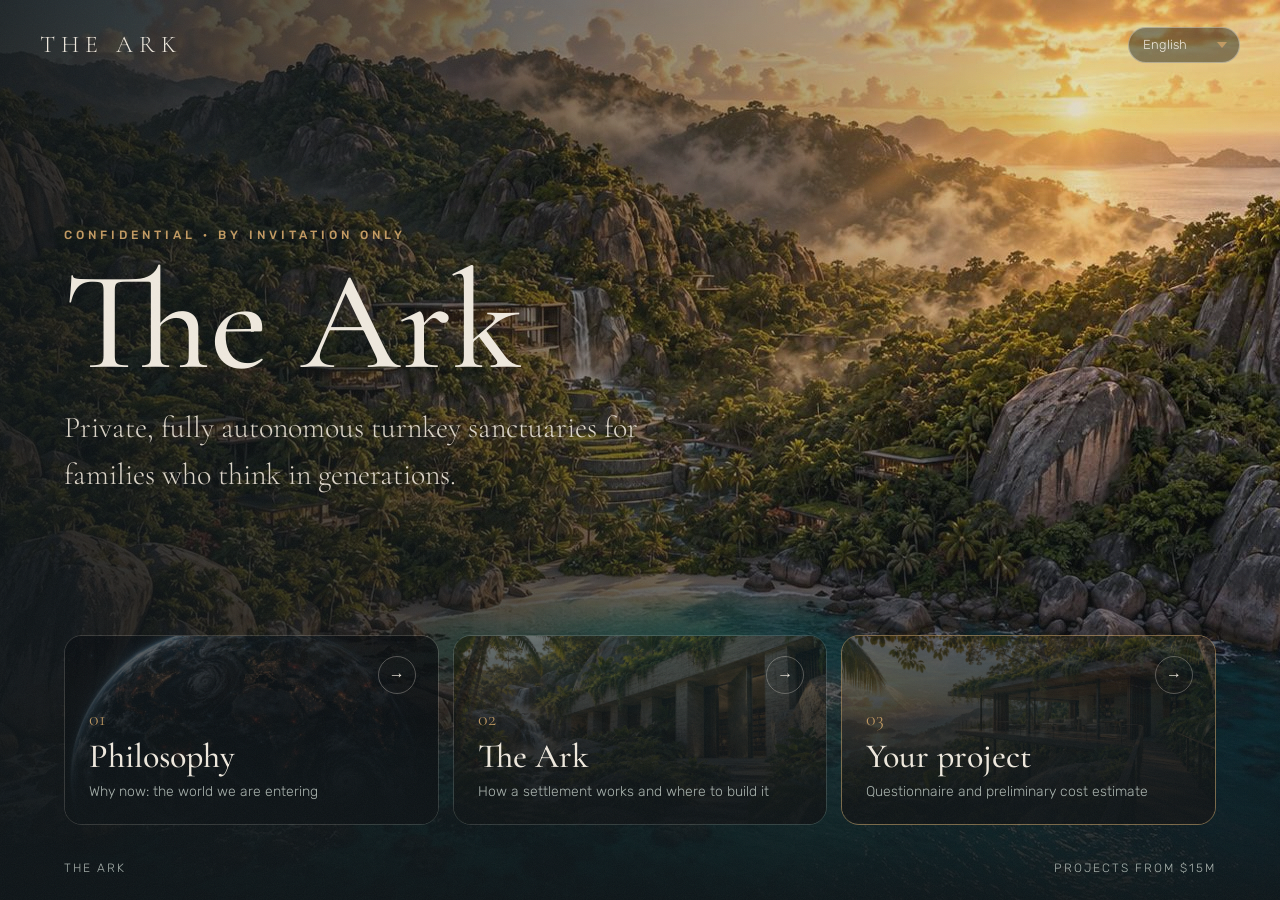
==== commit 3bd699a7: "Nine languages: ru, uk, en, es, de, fr, zh, ar, he (RTL)" ====
--- a/index.html
+++ b/index.html
@@ -48,7 +48,7 @@
 <body class="lru">
 <div class="land">
  <img src="img/aerial.jpg" alt="">
- <div class="wrap top"><span class="logo">THE ARK</span><div class="lang"><button data-l="ru">RU</button><button data-l="en">EN</button></div></div>
+ <div class="wrap top"><span class="logo">THE ARK</span><select class="lang" id="langsel" aria-label="Language"></select></div>
  <div class="wrap mid">
   <p class="eb"><span class="ru">Конфиденциально · только по приглашению</span><span class="en">Confidential · by invitation only</span></p>
   <h1><span class="ru">Ковчег</span><span class="en">The Ark</span></h1>
--- a/assets/style.css
+++ b/assets/style.css
@@ -2,7 +2,14 @@
 *{box-sizing:border-box;margin:0;padding:0}
 html{scroll-behavior:smooth}
 body{background:var(--bg);color:var(--tx);font-family:Rubik,Arial,sans-serif;font-weight:300;line-height:1.55;-webkit-font-smoothing:antialiased;overflow-x:hidden}
-body.lru .en,body.len .ru{display:none!important}
+body.lru .en,body.lru .tr,body.len .ru,body.len .tr,body.lx .ru,body.lx .en{display:none!important}
+select.lang{background:transparent;color:var(--tx);border:1px solid rgba(239,233,222,.3);border-radius:999px;padding:7px 30px 7px 14px;font:inherit;font-size:13px;cursor:pointer;appearance:none;-webkit-appearance:none;background-image:url("data:image/svg+xml,%3Csvg xmlns='http://www.w3.org/2000/svg' width='10' height='6'%3E%3Cpath d='M0 0l5 6 5-6z' fill='%23C29A62'/%3E%3C/svg%3E");background-repeat:no-repeat;background-position:right 12px center}
+select.lang option{background:#141B1F;color:#EFE9DE}
+[dir=rtl] select.lang{padding:7px 14px 7px 30px;background-position:left 12px center}
+[dir=rtl] .quote{border-left:0;border-right:3px solid var(--br)}
+[dir=rtl] nav .links{margin-left:0;margin-right:auto}
+@media(max-width:860px){[dir=rtl] .lang{margin-left:0;margin-right:auto}}
+body.lx .phero h1,body.lx h2{line-height:1.15}
 img{display:block;max-width:100%}
 a{color:inherit}
 .serif{font-family:'Cormorant Garamond',Georgia,serif;font-weight:500}
@@ -76,3 +83,10 @@
 .next .wrap{position:relative;z-index:1;display:flex;flex-direction:column;justify-content:center;min-height:46vh}
 .next h2{margin:0}
 .next .arrow{font-size:15px;color:var(--br);margin-top:14px;letter-spacing:1px}
+html[lang=ar] body *:not(.logo),html[lang=he] body *:not(.logo){letter-spacing:0!important}
+html[lang=ar] body{font-family:Rubik,'Noto Sans Arabic','Geeza Pro',Tahoma,Arial,sans-serif}
+html[lang=zh] h1,html[lang=zh] h2,html[lang=zh] .serif{font-family:'Songti SC','Noto Serif SC','SimSun',serif}
+[dir=rtl] .door .ar{right:auto;left:22px;transform:scaleX(-1)}
+[dir=rtl] .tl:before{left:0;right:0}
+nav select.lang,.top select.lang,select.lang{width:auto!important;background-color:rgba(14,20,23,.45);border-color:rgba(239,233,222,.45)}
+nav .links a{white-space:nowrap}
